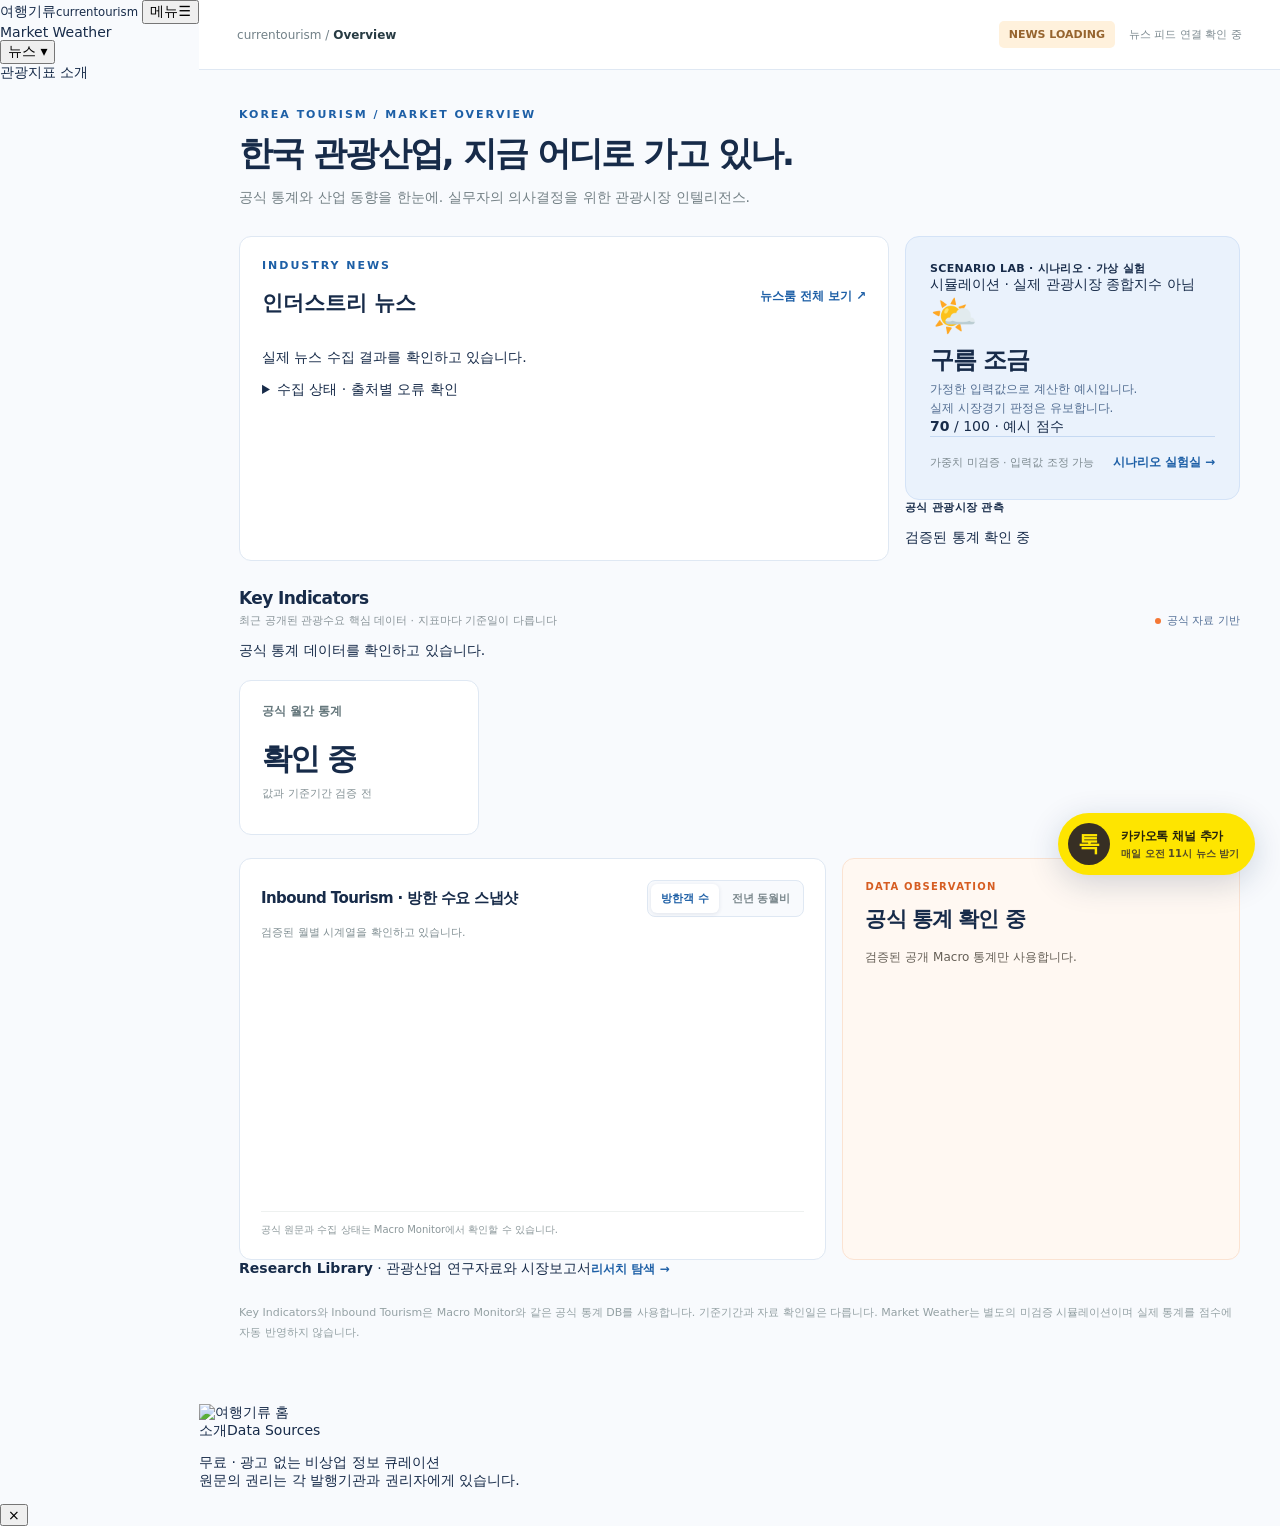
==== site/index.html @ 83d5ac25 "feat: prepare gated monthly Market Weather integration and rehearsal" ====
<!doctype html>
<html lang="ko">
<head>
<meta charset="utf-8" />
<meta name="viewport" content="width=device-width,initial-scale=1" />
<meta name="theme-color" content="#173B73" />
<link rel="stylesheet" href="./monthly-market-weather.css">
<title>여행기류 currentourism — 관광산업 인텔리전스</title>
<style>
:root{--ink:#172B49;--sub:#62758C;--line:#DFE8F3;--bg:#F8FAFD;--teal:#1D5FA6;--mint:#EAF2FC;--coral:#F47735;--nav:#163B73;--serif:Georgia,'Noto Serif KR',serif;--sans:'Pretendard','SUIT','Apple SD Gothic Neo','Malgun Gothic',system-ui,sans-serif}
*{box-sizing:border-box}body{margin:0;background:var(--bg);color:var(--ink);font-family:var(--sans);-webkit-font-smoothing:antialiased;font-size:14px}button,input,a{font:inherit}button{cursor:pointer}a{color:inherit;text-decoration:none}button:focus-visible,a:focus-visible,input:focus-visible{outline:3px solid #8AB7EB;outline-offset:3px}.app{display:flex;min-height:100vh}.sidebar{width:248px;background:var(--nav);color:white;position:sticky;top:0;height:100vh;flex:none;padding:30px 19px 23px;display:flex;flex-direction:column;gap:26px}.logo{display:flex;align-items:center;gap:10px;padding:0 12px}.logo-mark{height:34px;width:34px;border:1px solid #D48753;border-radius:10px;display:flex;gap:3px;align-items:center;justify-content:center}.logo-mark i{height:13px;width:4px;background:#F47735;border-radius:2px;transform:skew(-12deg)}.logo-mark i:nth-child(2){height:19px}.logo-mark i:nth-child(3){height:24px;background:#FFAA77}.logo b{font-weight:800;letter-spacing:.11em;font-size:18px}.logo small{display:block;color:#B1C9E9;font-size:9px;letter-spacing:.11em;margin-top:2px}.nav-group{display:grid;gap:6px}.nav-label{margin:0 12px 7px;color:#B1C9E9;text-transform:uppercase;font-size:10px;letter-spacing:.18em;font-weight:700}.nav{width:100%;border:0;background:transparent;color:#C3D5EF;text-align:left;padding:12px 14px;display:flex;gap:12px;align-items:center;border-radius:9px;font-size:13px;transition:background .15s}.nav:hover{background:#214B89;color:#fff}.nav.active{background:#255596;color:#FFFFFF;font-weight:700}.nav-icon{font-size:17px;opacity:.85;width:20px;text-align:center}.side-bottom{margin-top:auto;border-top:1px solid #366091;padding:18px 11px 0;color:#C3D5EF;font-size:11px;line-height:1.7}.side-bottom strong{color:#DBE9FC;font-weight:600}.online-dot{display:inline-block;border-radius:50%;height:7px;width:7px;background:#F47735;margin-right:5px}.main{flex:1;min-width:0}.topbar{height:70px;background:#fff;display:flex;align-items:center;justify-content:space-between;border-bottom:1px solid var(--line);padding:0 38px;gap:16px}.breadcrumb{font-size:12px;color:#728188}.breadcrumb b{color:#273b43}.top-actions{display:flex;align-items:center;gap:14px}.date-chip{color:#67797d;font-size:12px}.demo-chip{font-size:11px;color:#96642e;background:#fff1dc;padding:7px 10px;border-radius:5px;font-weight:700}.avatar{background:#EAF2FC;color:#1D5FA6;border-radius:50%;height:30px;width:30px;display:flex;align-items:center;justify-content:center;font-weight:800;font-size:12px}.content{max-width:1420px;padding:38px 40px 50px;margin:0 auto}.eyebrow{text-transform:uppercase;color:#1D5FA6;font-size:11px;letter-spacing:.18em;font-weight:800}.page-title{font-weight:720;letter-spacing:-.055em;font-size:34px;line-height:1.3;margin:10px 0 10px}.lead{color:#748186;font-size:14px;line-height:1.75;margin:0 0 26px}.overview-hero{display:grid;grid-template-columns:minmax(0,1.65fr) minmax(270px,.85fr);gap:16px;margin-bottom:22px}.signal-card{background:#173E79;border-radius:14px;padding:27px 29px;color:white;position:relative;overflow:hidden;min-height:239px}.signal-card:after{content:"";height:280px;width:280px;border:1px solid #4578BB;border-radius:50%;position:absolute;right:-92px;top:-99px;box-shadow:0 0 0 40px rgba(72,127,121,.08),0 0 0 85px rgba(72,127,121,.04);pointer-events:none}.signal-card .eyebrow{color:#B5D4FF}.signal-head{font-size:26px;line-height:1.38;letter-spacing:-.035em;margin:17px 0 9px;max-width:570px;position:relative;z-index:1}.signal-sub{color:#C7D8F1;font-size:12px;line-height:1.65;max-width:510px;position:relative;z-index:1}.signal-foot{display:flex;align-items:center;gap:9px;margin-top:26px;position:relative;z-index:1;color:#DFEAFF;font-size:11px}.signal-foot em{height:1px;width:24px;background:#efb18c}.weather-panel{background:#EAF2FC;border:1px solid #D4E3F7;border-radius:14px;padding:24px;display:flex;flex-direction:column;justify-content:space-between}.weather-panel .icon-big{font-size:38px}.weather-panel h2{font-size:24px;margin:6px 0 4px;letter-spacing:-.05em}.weather-panel p{margin:0;color:#536E92;font-size:12px;line-height:1.6}.small-label{font-weight:750;font-size:11px;letter-spacing:.03em}.weather-footer{border-top:1px solid #C5D9F2;padding-top:13px;display:flex;align-items:center;justify-content:space-between;gap:8px}.tiny{font-size:11px;color:#7d8a90}.pill{border-radius:30px;padding:6px 9px;background:#EAF2FC;color:#1D5FA6;font-size:10px;font-weight:800;white-space:nowrap}.pill.amber{background:#fff0e3;color:#a66c34}.kpi-grid{display:grid;grid-template-columns:repeat(4,minmax(0,1fr));gap:14px;margin:20px 0 23px}.card{background:white;border:1px solid var(--line);border-radius:12px;padding:22px;min-width:0}.kpi{min-height:155px;position:relative}.kpi .label{display:block;color:#65777c;font-size:12px;font-weight:650}.kpi .value{font-weight:750;letter-spacing:-.06em;font-size:30px;margin:19px 0 6px;white-space:nowrap}.kpi .value span{font-size:15px;letter-spacing:0;color:#52646a;font-weight:550}.kpi .note{color:#849195;font-size:11px;line-height:1.5}.kpi .delta{position:absolute;right:15px;top:19px;color:#1D5FA6;font-size:11px;background:#EAF2FC;padding:6px;border-radius:6px;font-weight:800}.kpi .delta.neutral{color:#ab7933;background:#fff5e4}.section-heading{display:flex;justify-content:space-between;align-items:end;gap:12px;margin:27px 0 14px}.section-heading h2{font-size:17px;letter-spacing:-.035em;margin:0}.section-heading p{margin:5px 0 0;color:#899499;font-size:11px}.text-link{border:0;background:none;color:#1D5FA6;font-weight:700;font-size:12px;padding:4px 0}.dashboard-lower{display:grid;grid-template-columns:minmax(0,1.33fr) minmax(320px,.9fr);gap:16px}.chart-card{padding:21px}.chart-head,.section-top{display:flex;justify-content:space-between;align-items:center;gap:13px}.chart-head h3,.section-top h3{font-size:15px;letter-spacing:-.04em;margin:0}.seg{border:1px solid #DFE8F3;border-radius:8px;display:inline-flex;background:#F8FAFD;padding:3px;gap:3px}.seg button{border:0;background:transparent;padding:7px 10px;font-weight:650;font-size:11px;color:#7a878c;border-radius:6px;white-space:nowrap}.seg button.sel{background:white;box-shadow:0 1px 4px #102A541B;color:#1D5FA6}.chart-meta{color:#829094;font-size:11px;margin:8px 0 16px}.chart-wrapper{height:245px;width:100%;position:relative}.chart-wrapper svg{height:100%;width:100%;overflow:visible}.chart-foot{color:#8b979a;font-size:10px;line-height:1.6;border-top:1px solid #eef1f0;padding-top:10px;margin-top:10px}.brief-card{background:#fbf7ed;border:1px solid #eee7d7}.brief-card .tag{color:#a16f3d;font-size:10px;font-weight:750;letter-spacing:.12em}.brief-card h3{font-size:21px;line-height:1.4;letter-spacing:-.045em;margin:13px 0 12px}.brief-card p{font-size:12px;line-height:1.85;color:#655f56}.brief-points{display:grid;gap:12px;margin-top:20px}.brief-point{display:flex;gap:10px;border-top:1px solid #eee4d2;padding-top:12px}.brief-point b{color:#bf8352;font-size:12px}.brief-point div{line-height:1.6;font-size:12px;color:#615f58}.news-layout{display:grid;grid-template-columns:minmax(0,1.6fr) minmax(265px,.8fr);gap:16px}.news-panel{padding:0}.news-toolbar{padding:20px;border-bottom:1px solid #E8EDF5;display:flex;align-items:center;gap:8px;flex-wrap:wrap}.search{border:1px solid #DFE8F3;border-radius:8px;padding:10px 12px;min-width:180px;background:#F8FAFD;flex:1;color:#15252b;outline-color:#8AB7EB}.filter{border:1px solid #DFE8F3;background:white;border-radius:7px;padding:9px 11px;font-size:11px;color:#67787d}.filter.sel{color:#1D5FA6;border-color:#AFCBEF;background:#EAF2FC;font-weight:800}.news-item{border-bottom:1px solid #E8EDF5;padding:20px 23px;transition:background .15s}.news-item:last-child{border:0}.news-item:hover{background:#FAFCFF}.news-meta{display:flex;align-items:center;gap:9px;color:#8c989b;font-size:11px;flex-wrap:wrap}.category{font-size:10px;color:#1D5FA6;background:#EAF2FC;padding:4px 7px;border-radius:4px;font-weight:800}.news-title{font-size:16px;line-height:1.55;letter-spacing:-.035em;font-weight:750;margin:10px 0 7px}.news-desc{font-size:12px;line-height:1.6;color:#7b888c;margin:0}.news-actions{display:flex;align-items:center;gap:16px;margin-top:12px}.inline-btn{border:0;background:none;font-size:11px;color:#1D5FA6;font-weight:750;padding:3px 0}.bookmark-btn{color:#7f8e8e}.bookmark-btn.saved{color:#d08b4a}.aside-card h3{font-size:14px;margin:0 0 13px}.aside-card p{font-size:12px;color:#7d898d;line-height:1.65}.trend-list{padding-left:19px;margin:16px 0;color:#556971;line-height:2.3;font-size:12px}.trend-list li::marker{color:#1D5FA6;font-weight:800}.spacing{height:16px}.footnote{margin-top:25px;font-size:11px;color:#94a1a4;line-height:1.8}.heading-sub{display:flex;align-items:center;justify-content:space-between;gap:15px}.two-col{display:grid;grid-template-columns:minmax(0,1.25fr) minmax(285px,.8fr);gap:16px}.source-list{display:grid;gap:10px}.source-row{display:flex;gap:13px;align-items:center;justify-content:space-between;padding:13px 0;border-bottom:1px solid #E8EDF5}.source-row:last-child{border:0}.source-row b{font-size:12px}.source-row small{display:block;font-size:11px;color:#839095;margin-top:4px}.external{color:#1D5FA6;font-weight:750;font-size:11px}.memo{padding:17px;border-radius:9px;background:#EDF4FE;color:#526A88;font-size:12px;line-height:1.8}.memo strong{color:#1D5FA6}.weather-main{display:grid;grid-template-columns:1fr 1fr;gap:18px}.weather-result{background:#173E79;color:white;padding:27px;border-radius:12px;display:flex;flex-direction:column;justify-content:space-between}.weather-result .score{font-size:51px;font-weight:760;letter-spacing:-.06em}.weather-result .score small{font-size:14px;color:#B5D2FA}.weather-result .weather-icon{font-size:62px;margin:15px 0}.weather-result h2{font-size:26px;margin:0 0 8px}.weather-result p{color:#D0E0FA;font-size:12px;line-height:1.8}.weather-inputs h3{font-size:15px;margin:0 0 20px}.slider-line{margin:16px 0 22px}.slider-line header{display:flex;justify-content:space-between;align-items:center;gap:12px;font-weight:750;font-size:12px}.slider-line header b{color:#1D5FA6}.slider-line input{width:100%;accent-color:#1D5FA6;margin:12px 0}.slider-line small{color:#819195;font-size:10px}.formula{font-size:11px;color:#8d999c;border-top:1px solid #E8EDF5;padding-top:18px;line-height:1.9}.briefing{max-width:920px}.briefing .editorial{border:1px solid #DFE8F3;border-radius:12px;background:#fff;padding:37px 44px}.briefing h2{font-family:var(--serif);font-size:30px;line-height:1.35;letter-spacing:-.03em}.briefing h3{font-size:15px;margin:25px 0 8px}.briefing p,.briefing li{line-height:1.9;color:#57676c;font-size:13px}.briefing ul{padding-left:19px}.briefing .citation{color:#1D5FA6}.data-badge{font-size:10px;border-radius:5px;background:#fff3e7;color:#985e2a;padding:6px 9px;font-weight:750}.empty{text-align:center;padding:50px 15px;color:#9ca8ab}.btn{border:0;border-radius:8px;padding:10px 13px;background:#1D5FA6;color:#fff;font-weight:760;font-size:12px}.btn.ghost{background:#EAF2FC;color:#1D5FA6}.source-chip{border:1px solid #DFE8F3;color:#536E92;background:#F8FAFD;padding:9px 11px;border-radius:7px;font-size:11px}.label-row{display:flex;align-items:center;gap:9px;flex-wrap:wrap}.modal-layer{position:fixed;inset:0;background:#0B1E439C;z-index:60;display:none;align-items:center;justify-content:center;padding:20px}.modal-layer.open{display:flex}.modal{background:white;border-radius:14px;padding:30px;width:min(520px,100%);box-shadow:0 20px 70px #163B7344;max-height:85vh;overflow:auto;position:relative}.modal h2{font-size:23px;line-height:1.45;letter-spacing:-.05em;margin:20px 0 14px}.modal p{font-size:13px;line-height:1.85;color:#5e6c70}.modal .close{position:absolute;right:17px;top:13px;background:none;border:0;color:#6d7b7d;font-size:24px}.modal .origin{font-size:11px;color:#7d8b91;margin:12px 0}.btn-row{display:flex;gap:9px;margin-top:23px}.hide{display:none!important} .hide-section{display:none}.last-updated{display:inline-flex;align-items:center;gap:6px;font-size:11px;color:#547097}.last-updated i{height:6px;width:6px;background:#F47735;border-radius:50%}.divider{border-top:1px solid #E5ECF6}.right-mini{display:flex;align-items:center;gap:8px}
@media (max-width:1120px){.sidebar{width:215px}.content{padding:29px 24px}.topbar{padding:0 24px}.kpi-grid{grid-template-columns:repeat(2,1fr)}.dashboard-lower{grid-template-columns:1fr 1fr}.overview-hero{grid-template-columns:1.4fr .85fr}}
@media (max-width:830px){.app{display:block}.sidebar{width:100%;height:auto;position:relative;padding:15px;gap:14px}.logo{padding:0 4px}.sidebar .nav-group{display:flex;overflow-x:auto;gap:5px}.sidebar .nav-label,.sidebar .side-bottom{display:none}.nav{white-space:nowrap;width:auto;padding:9px 12px}.nav-icon{width:auto}.topbar{height:58px}.overview-hero,.dashboard-lower,.news-layout,.two-col,.weather-main{grid-template-columns:1fr}.weather-panel{min-height:185px}.content{padding:24px 17px}.topbar{padding:0 17px}.page-title{font-size:28px}.date-chip{display:none}.briefing .editorial{padding:24px}.kpi-grid{gap:9px}.kpi{padding:16px;min-height:136px}.kpi .value{font-size:26px}}
@media (max-width:460px){.top-actions{gap:8px}.demo-chip{font-size:10px}.kpi .value{font-size:23px}.kpi .delta{position:static;display:inline-block;margin-top:6px}.kpi .value{margin:13px 0 3px}.chart-head{align-items:flex-start;flex-direction:column}.content{padding:21px 14px}.signal-card{padding:23px}.signal-head{font-size:22px}.card{padding:17px}.news-item{padding:18px 17px}.nav{font-size:11px}}

/* v1.1 blue brand system, orange brandmark */
.logo-mark{background:#F47735;border-color:#F47735;box-shadow:0 4px 16px #F4773540}.logo-mark i{background:white!important}
.logo-mark i:nth-child(3){background:#FFE0C9!important}
.nav:hover{background:#244D85}.nav.active{background:#2A5CA4;color:#FFFFFF;box-shadow:inset 3px 0 0 #F47735}
.avatar{background:#F47735;color:white}.sidebar{background:linear-gradient(167deg,#163B73 0%,#102E5C 100%)}
.signal-card{background:linear-gradient(135deg,#173E79 0%,#20549C 100%)}
.brief-card{background:#FFF8F2;border-color:#FBE3D2}.brief-card .tag,.brief-point b{color:#D65D22}
.delivery-banner{background:linear-gradient(115deg,#163B73,#245CA8);color:white;border-radius:13px;padding:22px 25px;display:flex;justify-content:space-between;gap:16px;align-items:center;margin-bottom:19px}
.delivery-banner strong{font-size:18px}.delivery-banner-chip{color:#FFCA9E;border:1px solid #AFC5E5;border-radius:100px;padding:8px 12px;white-space:nowrap;font-size:11px;font-weight:700}
.delivery-grid{display:grid;grid-template-columns:minmax(330px,1.1fr) minmax(295px,.9fr);gap:17px}.delivery-settings,.delivery-preview{padding:24px}.delivery-settings .section-top h3,.delivery-preview .section-top h3{margin:0;font-size:16px}
.muted-copy{font-size:12px;line-height:1.7;color:#687991}.delivery-label{font-size:12px;font-weight:800;margin:23px 0 11px;color:#203D67}
.channel-option{display:flex;align-items:center;gap:12px;padding:14px 13px;border:1px solid #DEE9F5;border-radius:10px;margin:8px 0;cursor:pointer}.channel-option:has(input:checked){background:#F2F7FF;border-color:#A6C5E8}.channel-option input,.topic-options input{accent-color:#1D5FA6;width:16px;height:16px;flex:none}.channel-option span:nth-of-type(2){flex:1}.channel-option strong{display:block;font-size:13px}.channel-option small{display:block;font-size:11px;color:#687991;margin-top:4px;line-height:1.4}.channel-emoji{border-radius:9px;width:30px;height:30px;display:grid;place-items:center;background:#E2EDFA;font-size:18px}.channel-status{font-size:10px;color:#935C38;background:#FFF2E8;border-radius:5px;padding:5px 7px}
.topic-options{display:grid;grid-template-columns:repeat(2,minmax(0,1fr));gap:10px}.topic-options label{font-size:12px;display:flex;align-items:center;gap:8px;color:#364D69;cursor:pointer}.delivery-count{margin-bottom:2px}
.delivery-actions{display:flex;gap:8px;flex-wrap:wrap;margin-top:24px}.delivery-toast{font-size:11px;color:#7B8BA1;line-height:1.6;margin-top:12px;min-height:18px}
.phone-wrap{background:#EEF3FB;border:1px solid #DCE7F5;border-radius:15px;padding:16px;margin-top:20px}.phone-card{background:white;border-radius:12px;overflow:hidden;border:1px solid #DDE6F3;box-shadow:0 8px 24px #1B3D7510}.phone-top{display:flex;align-items:center;gap:10px;padding:14px 17px;background:#153B76;color:white}.phone-top strong{font-size:12px;letter-spacing:.07em}.phone-top small{font-size:10px;color:#C3D5EF;margin-left:auto}.phone-orange{color:#F47735;font-size:22px}.phone-body{padding:21px 18px}.phone-eyebrow{font-size:10px;color:#1D5FA6;letter-spacing:.14em;font-weight:800}.phone-body h3{font-size:19px;letter-spacing:-.05em;margin:11px 0 5px}.phone-sub{font-size:11px;color:#8695AB}.digest-story{padding:11px 0;border-top:1px solid #E8EEF7;font-size:12px;line-height:1.55}.digest-story strong{display:block;margin-bottom:3px}.digest-story small{color:#6B7C95}.digest-story em{font-style:normal;color:#1D5FA6;font-size:10px}.phone-foot{border-top:1px solid #E5EDF7;padding-top:14px;margin-top:11px;font-size:10px;color:#8492A4;line-height:1.7}.delivery-guides{display:grid;grid-template-columns:1fr 1fr;gap:15px}.delivery-guides h3{margin:12px 0 9px;font-size:15px}.delivery-guides p{font-size:12px;line-height:1.8;color:#66778D;min-height:75px}
@media(max-width:1000px){.delivery-grid{grid-template-columns:1fr 1fr}.delivery-settings,.delivery-preview{padding:17px}}
@media(max-width:830px){.delivery-grid{grid-template-columns:1fr}.delivery-guides{grid-template-columns:1fr 1fr}}
@media(max-width:560px){.delivery-guides{grid-template-columns:1fr}.delivery-banner{padding:19px;display:block}.delivery-banner-chip{display:inline-block;margin-top:12px}.phone-wrap{padding:12px}.delivery-settings,.delivery-preview{padding:17px}}

/* v1.2: KakaoTalk channel CTA, separated from administrator controls */
.kakao-float{position:fixed;right:25px;bottom:25px;z-index:48;display:flex;align-items:center;gap:11px;border:0;background:#FEE500;color:#25220C;border-radius:100px;padding:10px 16px 10px 10px;box-shadow:0 8px 32px #102E5C30;transition:transform .16s,box-shadow .16s;max-width:calc(100vw - 24px)}
.kakao-float:hover{transform:translateY(-2px);box-shadow:0 12px 38px #102E5C40}
.kakao-ico{display:grid;place-items:center;background:#372F24;color:#FEE500;height:42px;width:42px;min-width:42px;border-radius:50%;font-size:22px;font-weight:900;letter-spacing:-.11em;padding-right:2px}
.kakao-float .kakao-copy{display:grid;text-align:left;gap:2px}
.kakao-float .kakao-copy strong{font-size:12px;letter-spacing:-.02em}
.kakao-float .kakao-copy small{font-size:10px;color:#544B26;font-weight:650}
.kakao-dialog{background:#fff;border-radius:18px;width:min(445px,100%);box-shadow:0 20px 70px #163B7344;padding:0;max-height:90vh;overflow:auto;position:relative}
.kakao-modal-head{background:#FEE500;padding:25px 27px 21px;border-radius:18px 18px 0 0}
.kakao-modal-head .kakao-kicker{font-size:11px;font-weight:800;letter-spacing:.13em;color:#6F6221}
.kakao-modal-head h2{font-size:24px;letter-spacing:-.055em;margin:7px 0 0;color:#26210D;line-height:1.35}
.kakao-modal-body{padding:24px 27px 28px}
.kakao-modal-body p{font-size:13px;line-height:1.75;color:#5C6C83;margin:0 0 15px}
.kakao-benefits{display:grid;gap:11px;margin:18px 0 22px;padding:0;list-style:none}
.kakao-benefits li{display:flex;gap:10px;align-items:center;font-size:12px;color:#253D5B}
.kakao-benefits li:before{content:'✓';background:#EAF2FC;color:#1D5FA6;font-weight:800;border-radius:50%;width:21px;height:21px;display:grid;place-items:center;flex:none}
.kakao-status{background:#F5F7FB;border:1px solid #DFE8F3;color:#65778D;padding:11px 12px;border-radius:8px;font-size:11px;line-height:1.5;margin-bottom:15px}
.kakao-btn-wide{background:#163B73;color:#fff;border:0;padding:13px 16px;border-radius:9px;font-weight:750;font-size:13px;width:100%}
.kakao-btn-wide:disabled{background:#B4C1D2;color:#fff;cursor:not-allowed}
.kakao-close{position:absolute;right:16px;top:13px;border:0;background:#ffffffb5;color:#3b3111;border-radius:50%;width:30px;height:30px;font-size:21px;line-height:1}
@media (max-width:830px){.kakao-float{bottom:18px;right:15px;padding:8px 12px 8px 8px}.kakao-ico{height:37px;width:37px;min-width:37px;font-size:19px}}
@media (max-width:420px){.kakao-float .kakao-copy small{font-size:9px}.kakao-float .kakao-copy strong{font-size:11px}}

/* Newsroom: client-side pagination, applied after search and category filters. */
.news-pagination{display:flex;align-items:center;justify-content:space-between;gap:12px;flex-wrap:wrap;padding:16px 20px;border-top:1px solid #E8EDF5;background:#fff;border-radius:0 0 12px 12px}
.news-page-total{font-size:12px;color:#62758C}
.news-page-controls{display:flex;align-items:center;gap:14px;flex-wrap:wrap}
.news-page-controls label{display:flex;align-items:center;gap:7px;color:#62758C;font-size:12px}
.news-page-controls select{border:1px solid #DFE8F3;background:#fff;border-radius:7px;padding:7px 9px;color:#172B49;cursor:pointer}
#news-page-buttons{display:flex;align-items:center;gap:4px;flex-wrap:wrap}
.news-page-button{background:#fff;color:#536E92;border:1px solid #DFE8F3;border-radius:7px;min-width:31px;padding:7px 9px;font-size:12px}
.news-page-button.selected{background:#1D5FA6;color:#fff;border-color:#1D5FA6;font-weight:750}
.news-page-button:hover:not(:disabled):not(.selected){background:#EAF2FC}
.news-page-button:disabled{opacity:.4;cursor:not-allowed}
.news-page-ellipsis{padding:0 3px;color:#7D8CA0}
@media(max-width:650px){.news-pagination{align-items:flex-start;flex-direction:column}.news-page-controls{width:100%;justify-content:space-between}}
</style>
<link rel="stylesheet" href="./research.css">
<link rel="stylesheet" href="./currentourism.css">
<link rel="stylesheet" href="./currentourism.polish.css">
<link rel="stylesheet" href="./macro.css">
<link rel="stylesheet" href="./ui-2.css">
<link rel="stylesheet" href="./navigation-research-v21.css">
<link rel="stylesheet" href="./percentage.css">
</head>
<body>
<div class="app">
<header class="site-header">
 <div class="header-inner">
  <a class="brand-home" href="#overview" data-goto="overview" aria-label="여행기류 currentourism 홈">
   <img id="brand-logo" src="./assets/currentourism-new-airplane-logo.png?v=7f92affea61c5719" alt="여행기류" width="1774" height="887" hidden>
   <span id="brand-fallback">여행기류<small>currentourism</small></span>
  </a>
  <button type="button" id="header-menu-toggle" class="menu-toggle" aria-expanded="false" aria-controls="primary-navigation"><span>메뉴</span><span aria-hidden="true">☰</span></button>
  <nav id="primary-navigation" class="primary-navigation" aria-label="주 메뉴">
   <a href="#weather" data-nav="weather">Market Weather</a>
   <div class="news-nav"><button type="button" id="news-menu-toggle" class="news-menu-toggle" aria-expanded="false" aria-controls="news-submenu">뉴스 <span aria-hidden="true">▾</span></button><div id="news-submenu" class="news-submenu" hidden><a href="#news" data-nav="news">뉴스</a><a href="#briefing" data-nav="briefing">데일리 브리핑</a><a href="#research" data-nav="research">리서치</a></div></div>
   <a href="#macro" data-nav="macro">관광지표</a>
   <a href="#about" data-nav="about">소개</a>
  </nav>
 </div>
</header>
<div class="main">
 <div class="topbar"><div class="breadcrumb">currentourism <span aria-hidden="true">/</span> <b id="crumb">Overview</b></div><div class="top-actions"><span class="demo-chip" id="rss-health-chip">NEWS LOADING</span><span class="tiny" id="rss-health-sidebar">뉴스 피드 연결 확인 중</span></div></div>
 <main class="content">
  <section id="page-overview" class="page">
   <div class="eyebrow">KOREA TOURISM / MARKET OVERVIEW</div><h1 class="page-title">한국 관광산업, 지금 어디로 가고 있나.</h1><p class="lead">공식 통계와 산업 동향을 한눈에. 실무자의 의사결정을 위한 관광시장 인텔리전스.</p>
   <div class="overview-hero">
    <section class="card industry-card" aria-labelledby="industry-heading">
     <div class="section-top"><div><div class="eyebrow">INDUSTRY NEWS</div><h2 id="industry-heading">인더스트리 뉴스</h2></div><a class="text-link" href="#news" data-goto="news">뉴스룸 전체 보기 ↗</a></div>
     <p class="industry-intro" id="home-news-freshness" role="status">실제 뉴스 수집 결과를 확인하고 있습니다.</p>
     <div id="overview-news" class="news-panel"></div>
     <details class="home-diagnostics"><summary>수집 상태 · 출처별 오류 확인</summary><p class="footnote" id="news-fetch-status" role="status">뉴스 자동 수집 결과를 읽는 중입니다.</p></details>
    </section>
    <section class="market-home-card"><div class="weather-panel scenario-preview"><div><div class="small-label">SCENARIO LAB · 시나리오 · 가상 실험</div><span class="simulation-label">시뮬레이션 · 실제 관광시장 종합지수 아님</span><div class="icon-big" id="home-weather-icon" aria-hidden="true">🌤️</div><h2 id="home-weather-title">구름 조금</h2><p>가정한 입력값으로 계산한 예시입니다.<br/>실제 시장경기 판정은 유보합니다.</p><div class="home-weather-score"><b id="home-weather-score">70</b><span> / 100 · 예시 점수</span></div></div><div class="weather-footer"><span class="tiny">가중치 미검증 · 입력값 조정 가능</span><button class="text-link" data-goto="weather-simulator">시나리오 실험실 →</button></div></div><div id="home-market-observation" aria-live="polite"><div class="small-label">공식 관광시장 관측</div><p>검증된 통계 확인 중</p></div></section>
   </div>
   <div class="section-heading"><div><h2>Key Indicators</h2><p>최근 공개된 관광수요 핵심 데이터 · 지표마다 기준일이 다릅니다</p></div><span class="last-updated"><i></i>공식 자료 기반</span></div>
   <p class="macro-status" id="home-macro-status" role="status">공식 통계 데이터를 확인하고 있습니다.</p>
   <div class="kpi-grid" id="home-macro-kpis"><div class="card kpi"><span class="label">공식 월간 통계</span><div class="value">확인 중</div><div class="note">값과 기준기간 검증 전</div></div></div>
   <div class="dashboard-lower">
    <div class="card chart-card"><div class="chart-head"><h3>Inbound Tourism · 방한 수요 스냅샷</h3><div class="seg" id="chart-toggle-overview"><button class="sel" data-chart="count">방한객 수</button><button data-chart="growth">전년 동월비</button></div></div><div class="chart-meta" id="home-inbound-meta">검증된 월별 시계열을 확인하고 있습니다.</div><div class="chart-wrapper" id="chart-overview"></div><div class="chart-foot" id="home-inbound-foot">공식 원문과 수집 상태는 Macro Monitor에서 확인할 수 있습니다.</div></div>
    <section class="card brief-card" id="data-observation" aria-live="polite"><div class="tag">DATA OBSERVATION</div><h3>공식 통계 확인 중</h3><p>검증된 공개 Macro 통계만 사용합니다.</p></section>
   </div>
   <div class="home-research-link"><span><b>Research Library</b> · 관광산업 연구자료와 시장보고서</span><a href="#research" data-goto="research" class="text-link">리서치 탐색 →</a></div>
   <p class="footnote">Key Indicators와 Inbound Tourism은 Macro Monitor와 같은 공식 통계 DB를 사용합니다. 기준기간과 자료 확인일은 다릅니다. Market Weather는 별도의 미검증 시뮬레이션이며 실제 통계를 점수에 자동 반영하지 않습니다.</p>
  </section>
  <section id="page-news" class="page hide-section"><nav class="news-subnav" aria-label="뉴스룸 콘텐츠"><a href="#news" data-goto="news">뉴스</a><a href="#research" data-goto="research">리서치</a></nav><div class="eyebrow">INTELLIGENCE / NEWSROOM</div><h1 class="page-title">Industry Newsroom</h1><p class="lead">정책, 관광수요, 산업연구를 하나의 피드로. 콘텐츠를 검색하고, 저장하고, 제목·출처·발행일·원문 링크·카테고리·관련 키워드를 확인하세요.</p><div class="content-discovery" aria-label="뉴스 발행처와 정렬"><div class="publisher-scope" role="group" aria-label="뉴스 발행처"><button type="button" data-news-origin="all" aria-pressed="true">전체 뉴스</button><button type="button" data-news-origin="domestic" aria-pressed="false">국내 발행처</button><button type="button" data-news-origin="foreign" aria-pressed="false">해외 발행처</button><button type="button" data-news-origin="unknown" aria-pressed="false" hidden>구분 미확인</button></div><label class="news-order-label" for="news-order">정렬 <select id="news-order"><option value="domestic">국내 발행처 우선</option><option value="latest">전체 최신순</option></select></label><p id="news-origin-info" class="tiny" aria-live="polite"></p><p class="tiny">발행처의 국내·해외 구분은 한국 시장 직접 관련성 등급과 다릅니다.</p></div><div class="news-layout"><div class="card news-panel"><div class="news-toolbar"><input aria-label="뉴스 검색" id="news-search" class="search" type="search" placeholder="키워드로 기사 검색..."/><button class="filter sel" data-filter="전체">전체</button><button class="filter" data-filter="관광정책">관광정책</button><button class="filter" data-filter="인바운드">인바운드</button><button class="filter" data-filter="여행산업">여행산업</button><button class="filter" data-filter="항공·숙박">항공·숙박</button><button class="filter" data-filter="문화·트렌드">문화·트렌드</button><button class="filter" data-filter="경제·시장">경제·시장</button><button class="filter" data-filter="저장">★ 저장</button></div><div id="news-items"></div><div class="news-pagination" role="group" aria-label="뉴스 페이지 이동"><span class="news-page-total" id="news-page-total" aria-live="polite"></span><div class="news-page-controls"><label for="news-page-size">페이지당 <select id="news-page-size" aria-label="페이지당 기사 수"><option value="10" selected>10개</option><option value="20">20개</option></select></label><nav id="news-page-buttons" aria-label="뉴스 페이지"></nav></div></div></div><aside><div class="card aside-card"><h3>EDITOR'S RADAR</h3><p>지금 확인할 만한 핵심 아젠다</p><ol class="trend-list"><li>방한 수요 증가와 관광수입 간 관계</li><li>범부처 국가관광전략 개편</li><li>주요 시장별 연간 전망 변화</li><li>테마파크 산업 실태와 접근성</li></ol></div><div class="spacing"></div><div class="card aside-card"><h3>뉴스 품질 기준</h3><p>원문 제목·언론사명·발행일·직접 링크·관광산업 카테고리·관련 키워드만 제공합니다. 본문과 사진은 원문에서 확인하세요.</p><div class="memo">원문 제목은 그대로 표시하고, 분류와 키워드는 제목을 기준으로 부여합니다. 본문 요약과 사진은 제공하지 않습니다.</div></div></aside></div></section>
  <section id="page-macro" class="page hide-section">
   <div class="eyebrow">DATA / MACRO MONITOR</div><h1 class="page-title">Macro Monitor</h1>
   <p class="lead">공식 관광통계의 실제 기준기간과 정의를 확인합니다. 미연동 지표·공표 상태·수집 지연을 구분하며 월간 실적과 연간 전망을 섞지 않습니다.</p>
   <p class="macro-status" id="macro-status" role="status">공식 통계를 불러오고 있습니다.</p>
   <div class="kpi-grid" id="macro-kpis"><div class="card kpi"><span class="label">공식 월간 통계</span><div class="value">확인 중</div><div class="note">검증 전 수치를 표시하지 않습니다.</div></div></div>
   <div class="two-col macro-panels"><div class="card chart-card">
    <div class="chart-head"><h3>Tourism Statistics · 월별 실적</h3><div class="seg" id="chart-toggle-macro"><button class="sel" data-chart="count">월간 수치</button><button data-chart="growth">전년 동월비</button></div></div>
    <div class="macro-chart-controls"><label>지표<select id="macro-metric"><option>연동 확인 중</option></select></label><label>표시 기간<select id="macro-range"><option value="36">최근 36개월</option></select></label></div>
    <div class="chart-meta" id="macro-chart-meta">수집 결과 확인 중</div><div class="chart-wrapper" id="chart-macro"></div>
    <div class="macro-comparisons" id="macro-comparisons"></div><div class="chart-foot" id="macro-chart-foot">누락 월은 0이나 추정값으로 채우지 않습니다.</div>
   </div><div class="card"><div class="section-top"><h3>Metric Registry</h3><span class="data-badge">실제 연동 현황</span></div><div class="source-list" id="macro-registry" role="region" aria-label="지표별 실제 연동 현황" tabindex="0" style="margin-top:14px">지표별 정의와 수집 상태를 확인하고 있습니다.</div></div></div>
   <div class="memo" style="margin-top:18px"><strong>정의·시점 구분</strong> · 한국관광공사의 관광수입·지출은 일반여행 기준으로 한국은행의 유학연수 포함 여행수입·지급 전체와 구분합니다. 카드소비를 국내 관광소비 전체로 취급하지 않으며, 관광산업조사의 연간 고용·매출을 월간 실시간 지표로 표시하지 않습니다.</div>
  </section>
  <section id="page-weather" class="page hide-section"><div class="eyebrow">SIGNALS / MARKET WEATHER</div><h1 class="page-title">Market Weather</h1><p class="lead">공식 관광수요 관측과 가상 시나리오를 구분합니다. 실측 통계로 종합 경기점수나 예측을 생성하지 않습니다.</p>
<nav class="weather-modes" aria-label="Market Weather 보기"><a href="#weather" data-goto="weather" data-weather-mode="monthly" aria-current="page">월간 진단</a><a href="#weather-simulator" data-goto="weather-simulator" data-weather-mode="simulator">가상 시뮬레이터·공식 관측</a><a href="#macro" data-goto="macro">Macro Monitor 상세</a></nav>
<section id="weather-monthly" aria-labelledby="monthly-heading"><h2 id="monthly-heading">월간 관광시장 진단</h2><p id="monthly-state" role="status">아직 발행된 월간 진단 없음</p><div id="monthly-picker" hidden><label for="monthly-edition">과거 월간 콘텐츠</label><select id="monthly-edition"></select></div><div id="monthly-article"></div></section>
<div id="weather-legacy" class="weather-legacy" hidden>
<section class="scenario-section" aria-labelledby="scenario-heading"><h2 id="scenario-heading">Scenario Lab · 시나리오 실험실</h2><p class="lead">가상 입력값에 따른 미검증 모형입니다. 공식 관광산업 경기지수·예측값이 아니며 아래 실제 관측과 계산을 공유하지 않습니다.</p><div class="weather-main"><div class="weather-result"><div class="label-row"><span class="pill amber">시나리오 · 가상 실험</span><span style="font-size:11px;color:#C5D9F2">시뮬레이션 · 실제 관광시장 종합지수 아님</span></div><div><div class="weather-icon" id="weather-icon">🌤️</div><h2 id="weather-title">구름 조금</h2><div class="score"><span id="weather-score">70</span><small> / 100</small></div><p id="weather-description">수요 성장 신호가 뚜렷하지만 추가 지표 확인이 필요합니다.</p></div><div style="border-top:1px solid #4D7DAE;padding-top:15px;font-size:11px;color:#C5D9F2">날씨와 점수는 아래 값을 바꾸면 즉시 재계산됩니다.</div></div><div class="card weather-inputs"><h3>시나리오 입력값 조정하기</h3><div class="slider-line"><header><label for="s-arrivals">방한객 전년 동월비</label><b id="v-arrivals">+21%</b></header><input id="s-arrivals" type="range" min="-30" max="35" step="1" value="21"/><small>가상 초기값입니다. 공식 통계가 바뀌어도 자동으로 변경되지 않습니다.</small></div><div class="slider-line"><header><label for="s-spend">관광소비 증감률 (가정)</label><b id="v-spend">+8%</b></header><input id="s-spend" type="range" min="-30" max="35" step="1" value="8"/><small>예시 데이터입니다. 실제 수집 수치가 아닙니다.</small></div><div class="slider-line"><header><label for="s-air">항공 공급 증감률 (가정)</label><b id="v-air">+6%</b></header><input id="s-air" type="range" min="-30" max="35" step="1" value="6"/><small>예시 데이터입니다. 실제 수집 수치가 아닙니다.</small></div><div style="display:flex;align-items:center;justify-content:space-between;gap:9px"><button class="btn ghost" id="reset-weather">초기화</button><span class="tiny">정량 모형 데모</span></div><details class="scenario-formula"><summary>모형 계산식 · 미검증 가중치</summary><div class="formula">점수 = 50 + 0.65 × 방한객 증가율 + 0.4 × 관광소비 증가율 + 0.25 × 항공공급 증가율, 0~100 범위로 제한. 가중치는 검증되지 않은 초기 예시이며 실서비스 적용 전 백테스트가 필요합니다. 비: 45 미만 · 흐림: 45 이상 60 미만 · 구름 조금: 60 이상 75 미만 · 맑음: 75 이상.</div></details></div></div></section>
<section class="market-observation-section" aria-labelledby="market-observation-heading"><h2 id="market-observation-heading">Market Observation · 공식 관광시장 관측</h2><div class="memo observation-notice"><strong>시장 전체 날씨: 종합 판정 유보</strong><br>현재는 관광수요 관련 공식 통계를 관측하고 있으며, 관광경제 및 공급 지표는 추가 연동이 필요합니다.</div><p id="market-observation-status" class="macro-status" role="status">공식 통계 확인 중</p><div id="market-demand-cards" class="market-demand-grid"></div><h3>국적별 시장 관측</h3><p class="tiny">국적별 기준월이 전체 방한객과 다르면 같은 기준월 비교에서 제외하며 합산하지 않습니다.</p><div id="market-country-cards" class="market-country-grid"></div><div class="card market-history"><div class="chart-head"><h3>월별 수요 변화 · 최근 12개월</h3></div><div class="market-chart-controls"><label>관측 지표<select id="market-chart-metric"><option value="kto_inbound">방한 외래관광객 수</option><option value="kto_outbound">국민 해외관광객 수</option></select></label><label>표시 값<select id="market-chart-mode"><option value="count">실적</option><option value="growth">전년 동월비</option></select></label></div><p id="market-chart-meta" class="chart-meta"></p><div id="market-demand-chart" class="chart-wrapper"></div><p id="market-chart-foot" class="chart-foot"></p></div></section>
<div class="section-heading"><h2>지표와 모델 안내</h2></div><div class="grid-info" style="display:grid;grid-template-columns:repeat(auto-fit,minmax(190px,1fr));gap:12px"><div class="card"><b>01 · 신뢰도</b><p class="news-desc" style="margin-top:8px">최소 3개 이상 독립 지표 확보. 결측 시 판정 유보.</p></div><div class="card"><b>02 · 시차 보정</b><p class="news-desc" style="margin-top:8px">월간 통계와 일간 뉴스의 발표 주기를 구분.</p></div><div class="card"><b>03 · 설명 가능성</b><p class="news-desc" style="margin-top:8px">점수, 가중치, 변화 요인, 원문 출처 공개.</p></div></div><div class="card model-guide"><h3>실제 관측과 가상 실험의 해석</h3><p>실제 관측: 한국관광공사 공개 월간 입·출국 및 국적별 통계. 전월비는 직전 월, 전년 동월비는 전년 같은 월 대비이며 분모가 없으면 비교 자료 없음으로 표시합니다. 출처와 기준기간은 각 카드에서 확인합니다.</p><p>가상 실험: 방한객·소비·항공 공급 증가율은 사용자가 설정한 가정입니다. 방문객 수요만으로 소비·수입·공급·고용의 호황을 단정할 수 없습니다.</p><h3>향후 종합지수 개발 조건 · 미구현</h3><p>수요, 소비, 공급, 고용·산업활동, 거시 환경의 독립적인 지표군을 확보하고 이용조건·공표주기·시차·결측 처리·가중치·백테스트를 검증한 뒤 별도 개발해야 합니다. 현재 종합 경기지수·날씨 판정·실측 예측은 제공하지 않습니다. TOURGO 승인 대기 자료는 사용하지 않습니다.</p><a href="#macro" data-goto="macro" class="text-link">Macro Monitor 원장·정의 확인 →</a></div></div></section>
  <section id="page-briefing" class="page hide-section">
 <div class="eyebrow">AUTO / DAILY BRIEFING</div><h1 class="page-title">Daily Briefing</h1>
 <p class="lead">매일 10:30 KST 이후 첫 수집 성공 때 보관하는 주요 뉴스 최대 5건 후보. 메타데이터·원문 링크만 제공하며, 실제 발송·구독은 제공하지 않습니다.</p>
 <div class="card briefing-edition">
  <label class="briefing-picker">브리프 날짜 <select id="briefing-edition" aria-label="브리프 날짜"><option value="current">현재 후보</option></select></label><p id="briefing-dates" class="tiny" aria-live="polite"></p>
  <div class="heading-sub"><span class="pill" id="briefing-state">새 데이터 없음</span><button class="btn" id="copy-brief">브리핑 복사 ↗</button></div>
  <div id="briefing-news-list" style="margin-top:18px"><p>뉴스 수집 결과를 기다리고 있습니다.</p></div>
 </div>
 </section>
<section id="page-research" class="page hide-section"><nav class="news-subnav" aria-label="뉴스룸 콘텐츠"><a href="#news" data-goto="news">뉴스</a><a href="#research" data-goto="research">리서치</a></nav>
 <div class="eyebrow">RESEARCH / LIBRARY</div><h1 class="page-title">Research Library</h1>
 <p class="lead">관광산업 연구보고서와 시장동향을 찾고, 발행기관의 공식 원문으로 연결합니다. 본문·PDF·이미지·AI 요약은 제공하지 않습니다.</p>
 <div class="publisher-scope" role="group" aria-label="연구기관 구분"><button type="button" data-research-region="" aria-pressed="true">전체 기관</button><button type="button" data-research-region="국내" aria-pressed="false">국내 기관</button><button type="button" data-research-region="해외" aria-pressed="false">해외 기관</button></div><section class="research-search-panel" aria-labelledby="research-search-heading"><div class="research-search-heading"><div><h2 id="research-search-heading">연구자료 검색</h2><p>제목·기관·분야·키워드로 찾고 상세 조건으로 좁혀 보세요.</p></div><button type="button" id="research-reset" class="filter-reset">검색·필터 초기화</button></div><label class="research-query" for="research-search">키워드 검색<input id="research-search" type="search" placeholder="제목·기관·분야·키워드 검색"></label><p id="research-filter-count" class="research-filter-count" role="status">적용 조건 0개</p><details id="research-filter-details" class="research-filter-details"><summary>상세 필터 <span id="research-filter-summary">0개 적용</span></summary><div class="research-controls"> <label>발행기관<select id="research-publisher"><option value="">전체 발행기관</option></select></label><label>기관 구분<select id="research-region"><option value="">국내·해외 전체</option><option>국내</option><option>해외</option></select></label>
 <label>보고서 유형<select id="research-type"><option value="">전체 보고서 유형</option></select></label><label>연구 분야<select id="research-category"><option value="">전체 연구 분야</option></select></label><label>정렬<select id="research-sort"><option value="newest">최신순</option><option value="oldest">오래된순</option></select></label></div></details></section>
 <details id="research-source-overview" class="research-source-overview"><summary>자료·기관별 현황 <span id="research-total-inline">확인 중</span></summary> <div class="research-summary"><div class="card"><span>전체 연구자료</span><b id="research-count">확인 중</b></div><div class="card"><span>최근 30일 발행</span><b id="research-recent-count">확인 중</b></div><div class="card"><span>자동 수집</span><b id="research-auto-count">확인 중</b></div><div class="card"><span>수동 등록</span><b id="research-manual-count">확인 중</b></div></div>
 <p class="research-status" id="research-status" role="status">검증된 연구자료를 불러오고 있습니다.</p><p class="tiny">최근 수집 확인: <span id="research-updated">확인 전</span></p>
 <div class="research-source-counts" id="research-source-counts" role="group" aria-label="기관별 발간물 현황"></div>
</details>
 <div class="card" style="padding:0"><div id="research-results"></div><div class="news-pagination"><span class="news-page-total" id="research-result-count">확인 중</span><div class="news-page-controls"><label>페이지당<select id="research-page-size"><option value="10">10개</option><option value="20">20개</option></select></label><nav class="research-page-buttons" id="research-page-buttons" aria-label="연구자료 페이지"></nav></div></div></div>
 <p class="research-date-note">연도·월만 확인되는 자료는 해당 정밀도로 표시합니다. 작성일·수정일을 발행일로 바꾸지 않습니다. 접근 구분이 미확인이면 원문에서 이용조건을 확인하세요.</p>
 <footer class="research-footer"><button class="text-link" data-goto="sources">Data Sources · 자료 출처 안내 →</button></footer>
</section>
 <section id="page-about" class="page hide-section">
 <div class="eyebrow">ABOUT / CURRENTOURISM</div><h1 class="page-title">About Us</h1>
 <p class="lead">관광산업의 흐름을 읽는 뉴스 · 리서치 · 데이터.</p>
 <section class="card about-section"><h2>프로젝트 목적</h2><p>여행기류는 관광산업의 뉴스, 연구자료, 주요 시장지표를 한곳에서 탐색할 수 있도록 구성한 비상업적 관광산업 정보 큐레이션 프로젝트입니다.</p><p>한국 관광산업 실무자가 원문 출처와 기준기간을 확인하고 필요한 자료를 찾도록 돕습니다. 뉴스와 리서치는 메타데이터·원문 링크로 제공하며, 시장지표의 실적·전망·미연동 상태를 구분합니다.</p></section>
 <section class="card about-section" id="references"><h2>운영 원칙</h2><ul><li>뉴스와 리서치는 메타데이터와 원문 링크를 중심으로 제공합니다. 본문·사진·AI 요약을 재게시하지 않습니다.</li><li>지표의 공식 출처와 기준기간을 확인하고, 실적·전망·미연동 상태를 구분합니다.</li><li>접근 제한과 출처별 이용조건을 준수하며, 승인 대기 자료는 공개하지 않습니다.</li><li>Market Weather는 가중치가 검증되지 않은 시뮬레이션이며 실제 경기 판정이 아닙니다.</li></ul><details><summary>참고 자료</summary><p><a href="https://www.copyright.or.kr/" target="_blank" rel="noopener noreferrer">한국저작권위원회 ↗</a> · <a href="https://www.traveltimes.co.kr/" target="_blank" rel="noopener noreferrer">여행신문 ↗</a> · <a href="https://mobbin.com/" target="_blank" rel="noopener noreferrer">Mobbin ↗</a><br>분야·정보구조 참고이며 제휴·후원 관계는 없습니다.</p></details></section>
<section id="data-sources" class="about-section"><div class="eyebrow">RESEARCH / DATA LINEAGE</div><h2>Data Sources</h2><a class="text-link" href="#macro" data-goto="macro">Macro 통계 정의·실제 연동 현황 →</a><p class="lead">정보의 투명성이 대시보드의 신뢰도를 만듭니다. 공표 통계와 보고서, 보도자료의 출처를 확인하세요.</p><div class="sources-table-wrap" role="region" aria-label="범주별 지표 및 출처" tabindex="0"><table class="sources-table"><caption>범주별 지표 및 출처 · 연결 상태</caption><thead><tr><th scope="col">대분류</th><th scope="col">중분류</th><th scope="col">지표</th><th scope="col">출처</th><th scope="col">비고</th></tr></thead><tbody><tr><th scope="row">관광 수요</th><td>입출국</td><td>방한 외래관광객 수</td><td>한국관광공사</td><td>공식 월별 통계 연동</td></tr><tr><th scope="row">관광 수요</th><td>입출국</td><td>국민 해외관광객 수</td><td>한국관광공사</td><td>공식 월별 통계 연동</td></tr><tr><th scope="row">관광 수요</th><td>국적별</td><td>주요 5개 국적 방한객</td><td>한국관광공사</td><td>공식 월별 통계 연동</td></tr><tr><th scope="row">관광 수지</th><td>수입·지출</td><td>관광수입 · 관광지출 · 관광수지</td><td>한국문화관광연구원 (TOURGO)</td><td><span id="tourgo-source-state">이용조건 확인 · 운영 승인 대기 · 수치 미게시</span></td></tr><tr><th scope="row">뉴스</th><td>산업뉴스</td><td>Newsroom 기사 메타데이터</td><td>다중 소스 RSS · 공식 배포 경로</td><td>링크 큐레이션 · 출처별 상태는 아래 참조</td></tr><tr><th scope="row">리서치</th><td>연구보고서</td><td>Research Library</td><td>KCTI · Phocuswright · ETC 등</td><td>메타데이터·원문 링크 · 기관별 연결 상태 별도</td></tr><tr><th scope="row">시장 신호</th><td>시뮬레이션</td><td>Market Weather</td><td>가정한 입력값</td><td>미검증 예시 · 실측 경기지수 아님</td></tr></tbody></table></div><p class="tiny">통계와 공시는 일반 뉴스에서 분리합니다. 연결 여부와 최근 수집 성공 여부는 다르며, 미연동 값을 채워 넣지 않습니다.</p><details class="source-links"><summary>공식 출처 및 이용 안내</summary><ul><li><a href="https://datalab.visitkorea.or.kr" target="_blank" rel="noopener noreferrer">한국관광공사 관광데이터랩 ↗</a></li><li><a href="https://know.tour.go.kr/main/main.do" target="_blank" rel="noopener noreferrer">TOURGO ↗</a></li><li><a href="https://www.mcst.go.kr/site/s_notice/press/pressView.jsp?pSeq=22790" target="_blank" rel="noopener noreferrer">문체부 보도자료 ↗</a></li><li><a href="https://www.mcst.go.kr/site/s_etc/rss/rssService.jsp" target="_blank" rel="noopener noreferrer">문체부 RSS 안내 ↗</a></li><li><a href="https://touraz.kr/report?bbsSeq=664986&amp;boardMode=V" target="_blank" rel="noopener noreferrer">투어라즈 보고서 ↗</a></li><li><a href="https://touraz.kr/index" target="_blank" rel="noopener noreferrer">투어라즈 ↗</a></li><li><a href="https://kosis.kr/serviceInfo/rssGuide.do" target="_blank" rel="noopener noreferrer">KOSIS 안내 ↗</a></li><li><a href="https://ecos.bok.or.kr" target="_blank" rel="noopener noreferrer">한국은행 ECOS ↗</a></li></ul></details><details class="source-details" id="news-source-details"><summary>Newsroom · 출처별 실행 현황</summary><p class="tiny">소스 활성화와 최근 접근 성공은 다릅니다. 통계·공시는 일반 뉴스와 분리합니다.</p><div id="about-news-sources" class="source-status-grid">최신 수집 상태 확인 중</div></details><details class="source-details" id="research-source-details"><summary>Research Library · 기관별 연결 현황</summary><p class="tiny">목록 연결, 발행일 검증, 공개 등록 건수를 구분합니다. 기관 전체가 자동 연결된 것은 아닙니다.</p><div id="about-research-sources" class="source-status-grid">Research 연결 상태 확인 중</div></details></section>
 <section class="card about-section" id="non-commercial-policy"><h2>Non-commercial Policy</h2><p>TOURGO 관광수지 통계는 2026년 11월 9일 담당 기관의 이용조건 안내에 따라 비상업적 목적과 명확한 출처 표시를 전제로 수치 게시·가공·정기 수집이 가능합니다. <span id="tourgo-operating-state">현재는 수동 공식 파일 통합을 준비하는 단계로 운영 데이터는 미연동이며, 수집·게시 활성화는 별도 검토 후 결정합니다.</span> 자료 출처는 <a href="https://know.tour.go.kr/stat/koreaTourIncomeDis19Re.do" target="_blank" rel="noopener noreferrer">한국문화관광연구원 관광지식정보시스템(TOURGO)</a>입니다. 여행기류는 해당 기관의 공식 운영·제휴 서비스가 아니며, 이 안내는 한국은행 ECOS API의 이용 승인과 별개입니다.</p><p>여행기류는 현재 무료이며, 광고와 유료 구독을 운영하지 않는 비상업적 정보 큐레이션 프로젝트입니다.</p><ul><li>뉴스 및 연구자료 원문의 저작권은 각 발행기관과 권리자에게 있습니다.</li><li>메타데이터와 원문 링크를 제공하며, 각 자료는 원문 제공 사이트에서 확인할 수 있습니다.</li><li>기사 본문·사진·썸네일·AI 요약, 보고서 PDF·본문·이미지·도표를 복제하거나 제공하지 않습니다.</li><li>비상업 운영이 모든 콘텐츠의 자유로운 재사용을 뜻하지 않습니다. 자동 접근 제한과 출처별 이용조건을 준수합니다.</li><li>향후 운영 형태나 이용조건이 바뀌면 관련 정책과 출처별 활용 범위를 재검토합니다.</li></ul></section>
 </section>
 </main>
 <footer class="site-footer"><a href="#overview" data-goto="overview"><img class="footer-logo" src="./assets/currentourism-new-airplane-logo.png?v=7f92affea61c5719" alt="여행기류 홈" width="1774" height="887"></a><nav aria-label="하단 메뉴"><a href="#about" data-goto="about">소개</a><a href="#sources" data-goto="sources">Data Sources</a></nav><p>무료 · 광고 없는 비상업 정보 큐레이션<br>원문의 권리는 각 발행기관과 권리자에게 있습니다.</p></footer>
</div></div>
<div class="modal-layer" id="modal-layer" role="presentation"><div class="modal" role="dialog" aria-modal="true" aria-labelledby="modal-title"><button class="close" aria-label="닫기" id="modal-close">×</button><div id="modal-category"></div><h2 id="modal-title"></h2><div id="modal-title-original"></div><div class="origin" id="modal-origin"></div><p id="modal-keywords"></p><div class="btn-row"><a class="btn" id="modal-url" target="_blank" rel="noopener noreferrer">원문 읽기 ↗</a><button class="btn ghost" id="modal-done">닫기</button></div></div></div>
<script src="./content-locale.js"></script>
<script src="./currentourism.js"></script>
<script>
const NEWS=[]; // Loaded from the collector output; never show static 2026 articles as live news.

const state={page:'overview',filter:'전체',query:'',saved:new Set(),chart:'count',newsOrigin:'all',newsOrder:'domestic',newsPage:1,newsPageSize:10};
function escapeHtml(s){return String(s).replaceAll('&','&amp;').replaceAll('<','&lt;').replaceAll('>','&gt;').replaceAll('"','&quot;').replaceAll("'",'&#39;')}
function navigate(page,updateHash=true){
 const requested=page;page=page==='sources'?'about':page==='weather-simulator'?'weather':page;
 if(!['overview','news','research','briefing','macro','weather','about'].includes(page))page='overview';
 const changed=state.page!==page;state.page=page;
 const simulator=requested==='weather-simulator';document.getElementById('weather-monthly').hidden=simulator;document.getElementById('weather-legacy').hidden=!simulator;
 document.querySelectorAll('[data-weather-mode]').forEach(a=>{if((a.dataset.weatherMode==='simulator')===simulator)a.setAttribute('aria-current','page');else a.removeAttribute('aria-current');});
 if(page==='weather'&&!simulator)window.MonthlyWeather?.load();
 document.querySelectorAll('.page').forEach(el=>el.classList.toggle('hide-section',el.id!=='page-'+page));
 document.querySelectorAll('[data-nav]').forEach(btn=>{const on=btn.dataset.nav===page;btn.classList.toggle('active',!!on);if(on)btn.setAttribute('aria-current','page');else btn.removeAttribute('aria-current');});
 document.querySelectorAll('.news-subnav [data-goto]').forEach(link=>{const on=link.dataset.goto===page;link.classList.toggle('active',on);if(on)link.setAttribute('aria-current','page');else link.removeAttribute('aria-current');});
 document.getElementById('crumb').textContent=({overview:'Overview',news:'Newsroom',macro:'Macro Monitor',weather:'Market Weather',briefing:'Daily Briefing',about:'About',research:'Research Library'})[page];
 if(updateHash&&location.hash!=='#'+requested)history.pushState(null,'','#'+requested);
 document.body.classList.toggle('research-active',page==='research');document.body.classList.toggle('macro-active',page==='macro');
 const newsGroup=document.getElementById('news-menu-toggle');
 const inNews=['news','briefing','research'].includes(page);newsGroup.classList.toggle('active',inNews);
 if(inNews)newsGroup.setAttribute('aria-current','true');else newsGroup.removeAttribute('aria-current');
 window.closeNavigation?.();
 window.polishPageTransition?.(page,changed);
 if(page==='news')renderNews();if(page==='research')window.renderResearch?.();if(page==='macro'||page==='overview')drawCharts();
 if(requested==='sources')document.getElementById('data-sources').scrollIntoView({block:'start'});else window.scrollTo({top:0,behavior:'instant'});
}
window.addEventListener('hashchange',()=>navigate(location.hash.slice(1)||'overview',false));
window.addEventListener('popstate',()=>navigate(location.hash.slice(1)||'overview',false));
function newsItem(n){let saved=state.saved.has(n.id);return `<article class="news-item"><div class="news-meta"><span class="category">${escapeHtml(n.category)}</span><span>${escapeHtml(n.source)}</span><span class="publisher-region">${publisherRegionLabel(n)}</span><span>·</span><span>${escapeHtml(n.date)}</span></div><a class="news-title" href="${escapeHtml(n.url)}" target="_blank" rel="noopener noreferrer">${escapeHtml(contentHeading(n,'news').title)}</a>${contentTitleNote(n,'news')}<p class="news-keywords">${n.keywords.map(k=>escapeHtml(k)).join(' · ')}</p><div class="news-actions"><button class="inline-btn" data-detail="${n.id}">기사 정보 · 원문 링크 ↗</button><button class="inline-btn bookmark-btn ${saved?'saved':''}" data-bookmark="${n.id}">${saved?'★ 저장됨':'☆ 저장하기'}</button></div></article>`}
function renderNews(){
 const q=state.query.trim().toLowerCase();
 const filtered=NEWS.filter(n=>(state.filter==='전체'||state.filter==='저장'&&state.saved.has(n.id)||n.category===state.filter)&&(state.newsOrigin==='all'||ContentLocale.newsRegion(n)===state.newsOrigin)&&ContentLocale.searchable(n,'news',q)).sort((a,b)=>ContentLocale.compareNews(a,b,state.newsOrder));
 const counts={domestic:0,foreign:0,unknown:0};NEWS.forEach(n=>counts[ContentLocale.newsRegion(n)]++);
 document.querySelectorAll('[data-news-origin]').forEach(b=>{b.setAttribute('aria-pressed',String(b.dataset.newsOrigin===state.newsOrigin));if(b.dataset.newsOrigin==='unknown')b.hidden=!counts.unknown;});
 document.getElementById('news-origin-info').textContent=`전체 DB 기준 · 국내 ${counts.domestic}건 · 해외 ${counts.foreign}건${counts.unknown?' · 구분 미확인 '+counts.unknown+'건':''} · ${state.newsOrder==='domestic'?'국내 우선, 각 그룹의 원문 발행일 최신순':'발행처 구분 없이 원문 발행일 최신순'}`;
 const total=filtered.length, size=state.newsPageSize;
 const totalPages=Math.max(1,Math.ceil(total/size));
 state.newsPage=Math.max(1,Math.min(state.newsPage,totalPages));
 const start=(state.newsPage-1)*size;
 document.getElementById('news-items').innerHTML=total?filtered.slice(start,start+size).map(newsItem).join(''):'<div class="empty">검색 조건에 맞는 기사가 없습니다.</div>';
 document.getElementById('news-page-total').textContent=total?`총 ${total}건 · ${start+1}–${Math.min(total,start+size)}건 표시`:'총 0건';
 document.getElementById('news-page-size').value=String(size);
 const nav=document.getElementById('news-page-buttons');
 if(totalPages<=1){nav.innerHTML='';}
 else{
  const pageNumbers=new Set([1,totalPages]);
  for(let p=Math.max(1,state.newsPage-2);p<=Math.min(totalPages,state.newsPage+2);p++)pageNumbers.add(p);
  const sorted=[...pageNumbers].sort((a,b)=>a-b);
  let previous=0;
  const buttons=sorted.map(p=>{
   const ellipsis=previous&&p>previous+1?'<span class="news-page-ellipsis" aria-hidden="true">…</span>':'';
   previous=p;
   return ellipsis+`<button type="button" class="news-page-button ${p===state.newsPage?'selected':''}" data-news-page="${p}" ${p===state.newsPage?'aria-current="page"':''} aria-label="${p}페이지">${p}</button>`;
  }).join('');
  nav.innerHTML=`<button type="button" class="news-page-button" data-news-page="${state.newsPage-1}" ${state.newsPage===1?'disabled':''} aria-label="이전 페이지">&lt;</button>${buttons}<button type="button" class="news-page-button" data-news-page="${state.newsPage+1}" ${state.newsPage===totalPages?'disabled':''} aria-label="다음 페이지">&gt;</button>`;
 }
 document.querySelectorAll('[data-filter]').forEach(b=>{const on=b.dataset.filter===state.filter;b.classList.toggle('sel',on);b.setAttribute('aria-pressed',String(on));});
 renderHomeNews();
}
function openDetail(id){let n=NEWS.find(x=>x.id===id);if(!n)return;document.getElementById('modal-layer').dataset.newsId=n.id;document.getElementById('modal-category').innerHTML=`<span class="category">${escapeHtml(n.category)}</span>`;document.getElementById('modal-title').textContent=contentHeading(n,'news').title;document.getElementById('modal-title-original').innerHTML=contentTitleNote(n,'news');document.getElementById('modal-origin').textContent=n.source+' · '+n.date;document.getElementById('modal-keywords').textContent=n.keywords.join(' · ');document.getElementById('modal-url').href=n.url;document.getElementById('modal-layer').classList.add('open')}
function drawCharts(){window.MacroMonitor?.renderCharts();}
function weather(){let a=+document.getElementById('s-arrivals').value,s=+document.getElementById('s-spend').value,air=+document.getElementById('s-air').value;let score=Math.max(0,Math.min(100,Math.round(50+.65*a+.4*s+.25*air)));let title,icon,desc;if(score>=75){title='맑음';icon='☀️';desc='가정한 수요·소비·공급 지표가 모두 비교적 견조한 성장 신호를 보입니다.'}else if(score>=60){title='구름 조금';icon='🌤️';desc='전반적으로 성장 신호가 있으나 일부 항목의 불확실성을 점검해야 합니다.'}else if(score>=45){title='흐림';icon='☁️';desc='지표 간 방향성이 혼재되어 있습니다. 종합적 개선을 단정하기 어렵습니다.'}else{title='비';icon='🌧️';desc='다수의 지표에서 부정적 신호가 나타나는 상황을 가정합니다.'}for(let [id,v] of [['arrivals',a],['spend',s],['air',air]])document.getElementById('v-'+id).textContent=(v>=0?'+':'')+v+'%';document.getElementById('weather-score').textContent=score;document.getElementById('weather-icon').dataset.fallback=icon;document.getElementById('weather-title').textContent=title;document.getElementById('weather-description').textContent=desc;syncHomeWeather()}
const LEGACY_CATEGORIES={정책:'관광정책',수요:'인바운드',산업:'여행산업',리서치:'경제·시장',지역:'문화·트렌드',MICE:'여행산업'};
function normalizeCategory(category){return LEGACY_CATEGORIES[category]||category;}
let CURRENT_BRIEFING=null;
let newsLoading=false;
function copyBrief(){window.BriefingUI?.copy();}
async function loadLiveNews(){
 if(newsLoading)return;
 newsLoading=true;
 const status=document.getElementById('rss-health-chip');
 const sidebar=document.getElementById('rss-health-sidebar');
 const note=document.getElementById('news-fetch-status');
 let health=null;
 try{
  try {const hr=await fetch('./data/health.json?v='+Date.now(),{cache:'no-store'});if(hr.ok)health=await hr.json();}catch(_){}
  let response=await fetch('./data/newsroom.json?v='+Date.now(),{cache:'no-store'});
  if(response.status===404)response=await fetch('./data/news.json?v='+Date.now(),{cache:'no-store'});
  if(!response.ok)throw new Error('새 뉴스 DB가 아직 생성되지 않았습니다.');
  const db=await response.json();
  const visible=db.articles.filter(a=>(a.record_type||'news')==='news'&&!a.archived_only&&a.source_id!=='kosis_recent'&&!/^KOSIS(?:\s|$)/i.test(a.source||''));
  // Always sort six-field public records by the original publication instant.
  visible.sort(compareNewsPublication);
  db.count=visible.length;
  if(db.mode==='fixture_demo'){
   status.textContent='TEST DATA';
   sidebar.textContent='가상 시험 데이터 · 실제 기사 아님';
   note.textContent='현재 데이터는 테스트 피드로 생성되었습니다. 라이브 수집이 아닙니다.';
  } else if(db.mode==='live_rss'){
   const last=new Date(db.last_successful_fetch);
   const ageHours=(Date.now()-last.getTime())/36e5;
   const stale= !Number.isFinite(ageHours)||ageHours>5;
   status.textContent=stale?'NEWS DELAYED':'NEWS UPDATED';
   sidebar.textContent=`최근 수집 ${last.toLocaleString('ko-KR')} · ${db.count}건`;
   note.textContent=(stale?'⚠️ 갱신 지연 중 · ':'')+`최근 성공 ${last.toLocaleString('ko-KR')} · 수록 ${db.count}건 · 원문 제목/메타데이터 기반 자동 선별`;
  } else {throw new Error('지원되지 않는 데이터 형식입니다.');}
  if(db.mode==='live_rss' && health && health.status!=='ok'){
   status.textContent=health.status==='failed'?'FETCH FAILED':'PARTIAL FETCH';
   const failures=(health.sources||[]).filter(s=>s.status==='error').map(s=>s.name).join(', ');
   sidebar.textContent=`출처 ${health.successful_sources}/${health.source_count}곳 수집 성공`;
   note.textContent=`최근 수집 ${health.checked_at} · 실패 출처: ${failures} · 마지막 성공 데이터 ${db.count}건 유지`;
  }
  const recentNews=health?.discovery?.newsroom_originally_published_last24h;
  if(Number.isInteger(recentNews))note.textContent+=` · 최근 24시간 발행 뉴스 ${recentNews}건`;
  NEWS.splice(0, NEWS.length, ...await Promise.all(visible.slice(0,450).map(async a=>({
   id:a.id||Array.from(new Uint8Array(await crypto.subtle.digest('SHA-256',new TextEncoder().encode(a.url)))).map(b=>b.toString(16).padStart(2,'0')).join('').slice(0,18),
   date:new Date(a.published_at).toLocaleString('ko-KR',{timeZone:'Asia/Seoul'}),
   published_at:a.published_at, category:normalizeCategory(a.category), source:a.source, title:a.title, url:a.url,
   keywords:Array.isArray(a.keywords)?a.keywords.filter(k=>typeof k==='string'):[]
  }))));
  await window.ContentLocale?.refresh?.();
  renderNews();
  await window.BriefingUI?.load();
 }catch(e){
  status.textContent='NEWS NOT CONNECTED';sidebar.textContent='뉴스 수집 데이터 연결 전';
  note.textContent='뉴스 수집 결과가 아직 없습니다. GitHub에서 수집 작업을 실행한 후 표시됩니다. 거시지표는 과거 정적 샘플입니다.';
  if(health?.status==='failed'){
   status.textContent='FETCH FAILED';sidebar.textContent='전체 출처 수집 실패';
   note.textContent=`최근 시도 ${health.checked_at} · 모든 출처 수집 실패 · 이전 데이터가 있으면 유지합니다.`;
  }
  renderNews();
 }finally{newsLoading=false;}
}

setInterval(loadLiveNews, 5*60*1000);
document.addEventListener('click',e=>{const nav=e.target.closest('[data-nav],[data-goto]');if(nav){e.preventDefault();const target=nav.dataset.nav||nav.dataset.goto;const segment=nav.closest('.news-subnav');navigate(target);if(segment)document.querySelector('#page-'+target+' .news-subnav [aria-current="page"]')?.focus({preventScroll:true});return}const detail=e.target.closest('[data-detail]');if(detail){openDetail(detail.dataset.detail);return}const bookmark=e.target.closest('[data-bookmark]');if(bookmark){let id=bookmark.dataset.bookmark;state.saved.has(id)?state.saved.delete(id):state.saved.add(id);renderNews();return}const filt=e.target.closest('[data-filter]');if(filt){state.filter=filt.dataset.filter;state.newsPage=1;renderNews();return}const pageBtn=e.target.closest('[data-news-page]');if(pageBtn&&!pageBtn.disabled){state.newsPage=Number(pageBtn.dataset.newsPage);renderNews();document.getElementById('news-items').scrollIntoView({block:'start'});return}const c=e.target.closest('[data-chart]');if(c){state.chart=c.dataset.chart;drawCharts();return}});
window.addEventListener('resize',()=>{if(state.page==='overview'||state.page==='macro')drawCharts();});
document.getElementById('news-search').addEventListener('input',e=>{state.query=e.target.value;state.newsPage=1;renderNews()});document.getElementById('news-page-size').addEventListener('change',e=>{state.newsPageSize=Number(e.target.value)===20?20:10;state.newsPage=1;renderNews()});['s-arrivals','s-spend','s-air'].forEach(id=>document.getElementById(id).addEventListener('input',weather));document.getElementById('reset-weather').addEventListener('click',()=>{document.getElementById('s-arrivals').value=21;document.getElementById('s-spend').value=8;document.getElementById('s-air').value=6;weather()});document.getElementById('copy-brief').addEventListener('click',copyBrief);document.getElementById('modal-close').onclick=document.getElementById('modal-done').onclick=()=>document.getElementById('modal-layer').classList.remove('open');document.getElementById('modal-layer').addEventListener('click',e=>{if(e.target.id==='modal-layer')e.currentTarget.classList.remove('open')});document.addEventListener('keydown',e=>{if(e.key==='Escape')document.getElementById('modal-layer').classList.remove('open')});
renderNews();drawCharts();weather();loadLiveNews();navigate(location.hash.slice(1)||'overview',false);
</script>

<!-- Floating public channel CTA. Channel URL will only activate after setup. -->
<div id="kakao-banner" class="kakao-banner"><button type="button" id="kakao-banner-close" class="kakao-banner-close" aria-label="배너 닫기">×</button>
<button type="button" class="kakao-float" id="kakao-channel-cta" aria-haspopup="dialog" aria-controls="kakao-layer" aria-label="카카오톡 채널을 통한 오전 11시 관광산업 뉴스 구독 안내">
 <span class="kakao-ico" aria-hidden="true">톡</span><span class="kakao-copy"><strong>카카오톡 채널 추가</strong><small>매일 오전 11시 뉴스 받기</small></span>
</button></div>
<div id="kakao-layer" class="modal-layer" role="presentation">
 <section class="kakao-dialog" role="dialog" aria-modal="true" aria-labelledby="kakao-dialog-title">
  <div class="kakao-modal-head"><span class="kakao-kicker">DAILY TOURISM BRIEF · 11:00 KST</span><h2 id="kakao-dialog-title">관광산업 뉴스를<br>카카오톡으로 받아보세요.</h2></div>
  <button class="kakao-close" id="kakao-dialog-close" aria-label="닫기">×</button>
  <div class="kakao-modal-body"><p>카카오톡 채널을 친구로 추가하면 매일 오전 11시에 국내 관광산업 주요 뉴스의 제목과 원문 링크를 전달하는 서비스를 준비하고 있어요.</p>
   <ul class="kakao-benefits"><li>실무자가 확인할 핵심 뉴스 3~5건</li><li>정책 · 관광수요 · 관광기업 · 시장 데이터</li><li>원문 링크와 간단한 산업적 시사점</li></ul>
   <div class="kakao-status" id="kakao-channel-status">현재 채널 개설 및 발송 시스템 준비 중입니다. 아직 친구 추가 및 메시지 수신은 시작되지 않았습니다.</div>
   <button type="button" class="kakao-btn-wide" id="kakao-add-btn" disabled>카카오톡 채널 준비 중</button>
  </div>
 </section>
</div>

<script>
// Set your real KakaoTalk Channel URL once your channel is open.
const KAKAO_CHANNEL_URL = '';
(function(){
 const layer=document.getElementById('kakao-layer');
 const button=document.getElementById('kakao-channel-cta');
 const action=document.getElementById('kakao-add-btn');
 const status=document.getElementById('kakao-channel-status');
 const close=document.getElementById('kakao-dialog-close');
 let priorFocus=null;
 if(KAKAO_CHANNEL_URL && /^https:\/\/((pf|center-pf)\.kakao\.com|kakao\.com)\//i.test(KAKAO_CHANNEL_URL)){
  action.disabled=false;action.textContent='카카오톡 채널 추가하기 ↗';
  status.textContent='카카오톡 채널로 이동하여 친구 추가 후 주요 뉴스 브리핑을 받아보세요. 채널 메시지 발송이 활성화되어 있어야 수신할 수 있습니다.';
  action.addEventListener('click',()=>window.open(KAKAO_CHANNEL_URL,'_blank','noopener,noreferrer'));
 }
 function open(){priorFocus=document.activeElement;layer.classList.add('open');close.focus()}
 function dismiss(){layer.classList.remove('open');if(priorFocus)priorFocus.focus()}
 button.addEventListener('click',open);document.getElementById('open-kakao-from-overview')?.addEventListener('click',open);close.addEventListener('click',dismiss);
 layer.addEventListener('click',e=>{if(e.target===layer)dismiss()});
 document.addEventListener('keydown',e=>{if(e.key==='Escape'&&layer.classList.contains('open'))dismiss()});
})();
</script>
<script src="./research.js" defer></script>
<script src="./briefing.js" defer></script>
<script src="./percentage.js" defer></script>
<script src="./observation.js" defer></script>
<script src="./market-observation.js" defer></script>
<script src="./macro.js" defer></script>
<script src="./monthly-market-weather.js" defer></script>

</body>
</html>
---- site/monthly-market-weather.css ----
.weather-modes{display:flex;gap:12px 22px;flex-wrap:wrap;margin:24px 0 30px;border-bottom:1px solid #d7e0ec;padding-bottom:14px}.weather-modes a{font-size:13px;color:#173b73;text-underline-offset:5px}.weather-modes a[aria-current]{font-weight:750;text-decoration:underline}.weather-legacy[hidden],#weather-monthly[hidden]{display:none!important}#weather-monthly{background:white;border-top:2px solid #173b73;padding:26px 30px;margin-bottom:26px}#monthly-heading{font-size:23px;margin:0 0 14px}#monthly-state{color:#50627a;font-size:14px}#monthly-picker{margin:20px 0;display:flex;gap:12px;align-items:center}#monthly-picker[hidden]{display:none}#monthly-edition{max-width:100%;padding:10px;border:1px solid #9daec2;background:white;color:#172b49}#monthly-article{max-width:920px;margin:auto}.monthly-title{font-size:clamp(25px,3.2vw,38px);line-height:1.5;letter-spacing:-.04em}.monthly-subtitle{font-size:15px;color:#50627a}.monthly-notice{background:#eef3f9;border-left:3px solid #173b73;padding:18px}.monthly-metrics{display:grid;grid-template-columns:1fr 1fr;gap:28px;border-top:1px solid #172b49;border-bottom:1px solid #d7e0ec;margin:24px 0}.monthly-metrics section{padding:20px 0}.monthly-value{font-size:clamp(22px,2.6vw,30px);font-weight:750;overflow-wrap:anywhere}#monthly-article section>h4{font-size:20px;margin:30px 0 16px}#monthly-article p,#monthly-article li{line-height:1.95;word-break:keep-all;overflow-wrap:anywhere}#monthly-article a{color:#1d5fa6;text-decoration:underline;text-underline-offset:4px}#monthly-article a:focus-visible,#monthly-edition:focus-visible,.weather-modes a:focus-visible{outline:3px solid #1d5fa6;outline-offset:4px}@media(max-width:640px){#weather-monthly{padding:22px 17px}.monthly-metrics{grid-template-columns:1fr;gap:0}.monthly-metrics section+section{border-top:1px solid #d7e0ec}.weather-modes{gap:10px 16px}.weather-modes a{font-size:12px}#monthly-picker{align-items:flex-start;flex-direction:column}.monthly-title{font-size:27px}}
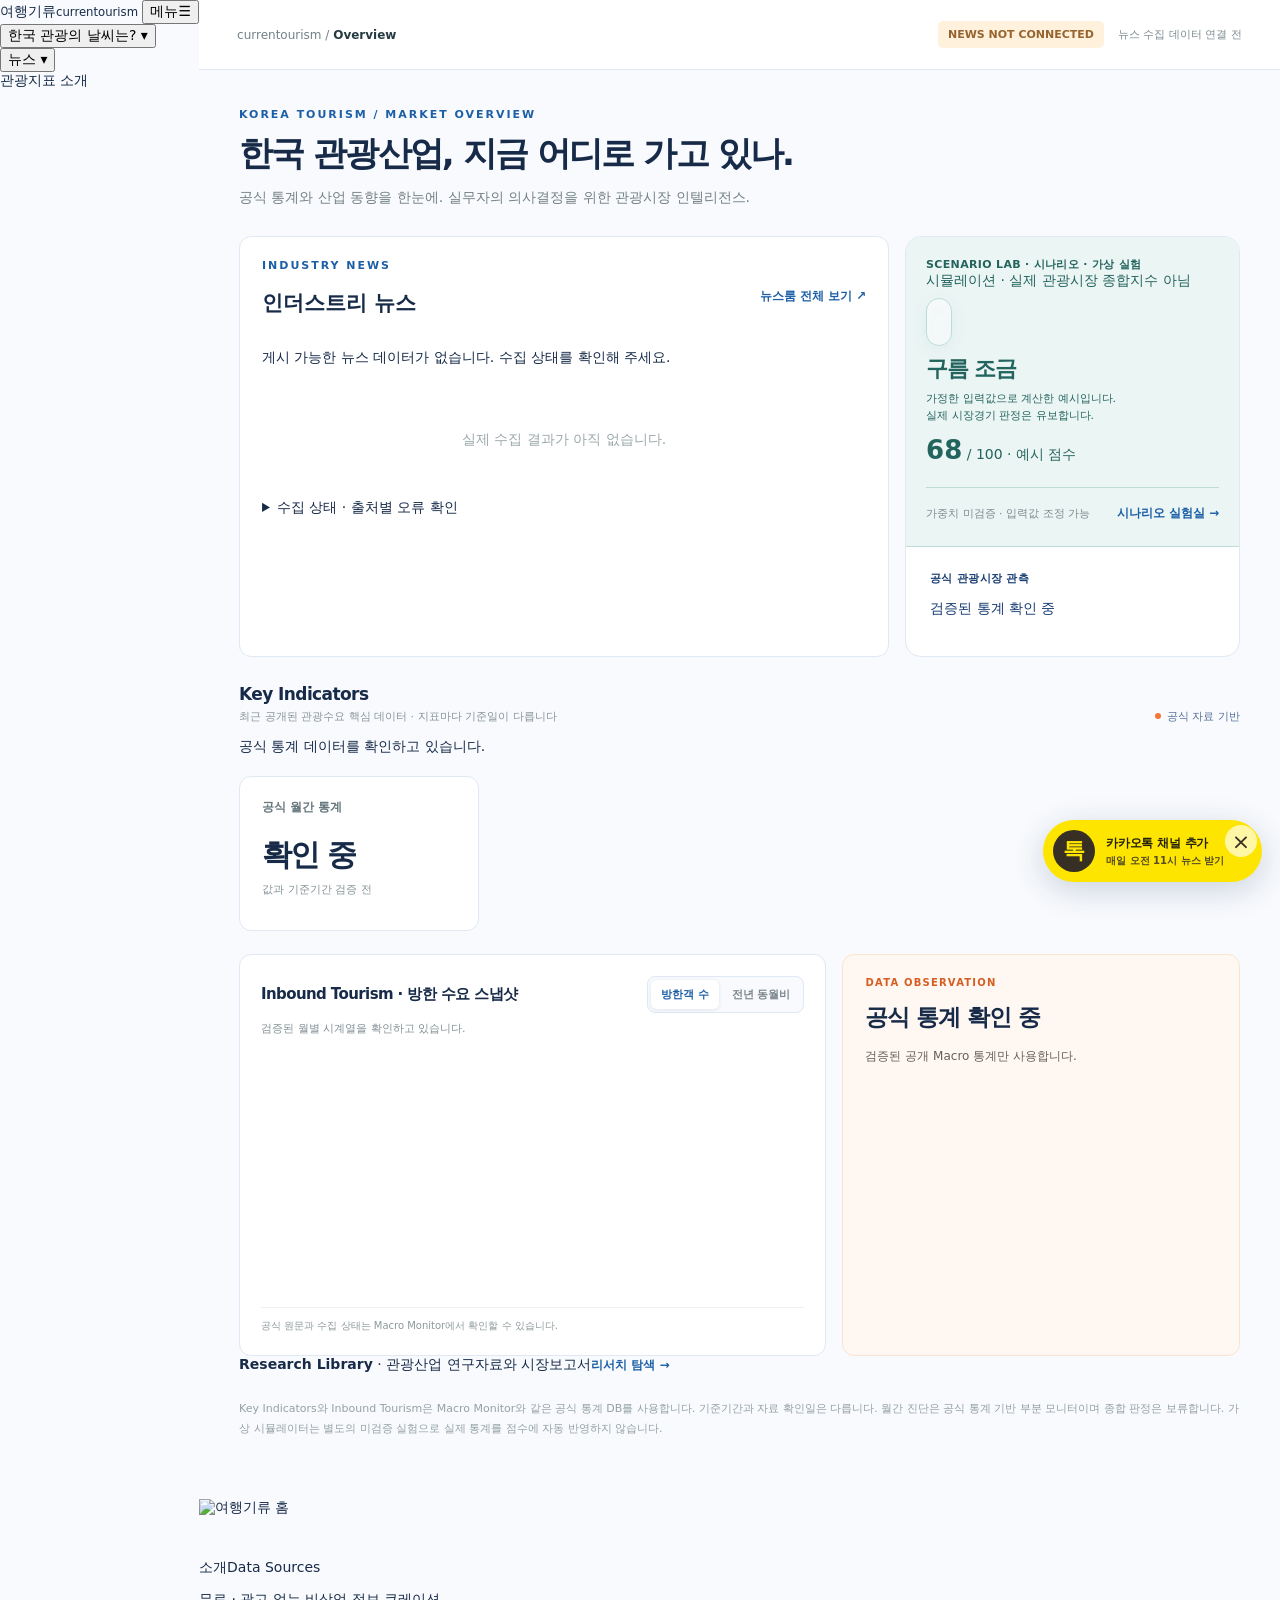
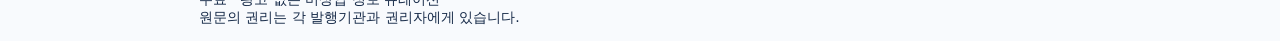
==== commit 6ea9a1ed: "feat: clarify tourism weather navigation and separate content views" ====
--- a/site/index.html
+++ b/site/index.html
@@ -87,8 +87,8 @@
   </a>
   <button type="button" id="header-menu-toggle" class="menu-toggle" aria-expanded="false" aria-controls="primary-navigation"><span>메뉴</span><span aria-hidden="true">☰</span></button>
   <nav id="primary-navigation" class="primary-navigation" aria-label="주 메뉴">
-   <a href="#weather" data-nav="weather">Market Weather</a>
-   <div class="news-nav"><button type="button" id="news-menu-toggle" class="news-menu-toggle" aria-expanded="false" aria-controls="news-submenu">뉴스 <span aria-hidden="true">▾</span></button><div id="news-submenu" class="news-submenu" hidden><a href="#news" data-nav="news">뉴스</a><a href="#briefing" data-nav="briefing">데일리 브리핑</a><a href="#research" data-nav="research">리서치</a></div></div>
+   <div class="news-nav" data-header-disclosure><button type="button" id="weather-menu-toggle" class="news-menu-toggle" aria-expanded="false" aria-controls="weather-submenu">한국 관광의 날씨는? <span aria-hidden="true">▾</span></button><div id="weather-submenu" class="news-submenu" hidden><a href="#weather" data-nav="weather" data-weather-route="weather">월간 진단</a><a href="#weather-simulator" data-nav="weather-simulator" data-weather-route="weather-simulator">가상 시뮬레이터·공식 관측</a><a href="#macro" data-goto="macro" data-weather-route="macro">Macro Monitor 상세</a></div></div>
+   <div class="news-nav" data-header-disclosure><button type="button" id="news-menu-toggle" class="news-menu-toggle" aria-expanded="false" aria-controls="news-submenu">뉴스 <span aria-hidden="true">▾</span></button><div id="news-submenu" class="news-submenu" hidden><a href="#news" data-nav="news">뉴스</a><a href="#briefing" data-nav="briefing">데일리 브리핑</a><a href="#research" data-nav="research">리서치</a></div></div>
    <a href="#macro" data-nav="macro">관광지표</a>
    <a href="#about" data-nav="about">소개</a>
   </nav>
@@ -116,12 +116,12 @@
     <section class="card brief-card" id="data-observation" aria-live="polite"><div class="tag">DATA OBSERVATION</div><h3>공식 통계 확인 중</h3><p>검증된 공개 Macro 통계만 사용합니다.</p></section>
    </div>
    <div class="home-research-link"><span><b>Research Library</b> · 관광산업 연구자료와 시장보고서</span><a href="#research" data-goto="research" class="text-link">리서치 탐색 →</a></div>
-   <p class="footnote">Key Indicators와 Inbound Tourism은 Macro Monitor와 같은 공식 통계 DB를 사용합니다. 기준기간과 자료 확인일은 다릅니다. Market Weather는 별도의 미검증 시뮬레이션이며 실제 통계를 점수에 자동 반영하지 않습니다.</p>
+   <p class="footnote">Key Indicators와 Inbound Tourism은 Macro Monitor와 같은 공식 통계 DB를 사용합니다. 기준기간과 자료 확인일은 다릅니다. 월간 진단은 공식 통계 기반 부분 모니터이며 종합 판정은 보류합니다. 가상 시뮬레이터는 별도의 미검증 실험으로 실제 통계를 점수에 자동 반영하지 않습니다.</p>
   </section>
   <section id="page-news" class="page hide-section"><nav class="news-subnav" aria-label="뉴스룸 콘텐츠"><a href="#news" data-goto="news">뉴스</a><a href="#research" data-goto="research">리서치</a></nav><div class="eyebrow">INTELLIGENCE / NEWSROOM</div><h1 class="page-title">Industry Newsroom</h1><p class="lead">정책, 관광수요, 산업연구를 하나의 피드로. 콘텐츠를 검색하고, 저장하고, 제목·출처·발행일·원문 링크·카테고리·관련 키워드를 확인하세요.</p><div class="content-discovery" aria-label="뉴스 발행처와 정렬"><div class="publisher-scope" role="group" aria-label="뉴스 발행처"><button type="button" data-news-origin="all" aria-pressed="true">전체 뉴스</button><button type="button" data-news-origin="domestic" aria-pressed="false">국내 발행처</button><button type="button" data-news-origin="foreign" aria-pressed="false">해외 발행처</button><button type="button" data-news-origin="unknown" aria-pressed="false" hidden>구분 미확인</button></div><label class="news-order-label" for="news-order">정렬 <select id="news-order"><option value="domestic">국내 발행처 우선</option><option value="latest">전체 최신순</option></select></label><p id="news-origin-info" class="tiny" aria-live="polite"></p><p class="tiny">발행처의 국내·해외 구분은 한국 시장 직접 관련성 등급과 다릅니다.</p></div><div class="news-layout"><div class="card news-panel"><div class="news-toolbar"><input aria-label="뉴스 검색" id="news-search" class="search" type="search" placeholder="키워드로 기사 검색..."/><button class="filter sel" data-filter="전체">전체</button><button class="filter" data-filter="관광정책">관광정책</button><button class="filter" data-filter="인바운드">인바운드</button><button class="filter" data-filter="여행산업">여행산업</button><button class="filter" data-filter="항공·숙박">항공·숙박</button><button class="filter" data-filter="문화·트렌드">문화·트렌드</button><button class="filter" data-filter="경제·시장">경제·시장</button><button class="filter" data-filter="저장">★ 저장</button></div><div id="news-items"></div><div class="news-pagination" role="group" aria-label="뉴스 페이지 이동"><span class="news-page-total" id="news-page-total" aria-live="polite"></span><div class="news-page-controls"><label for="news-page-size">페이지당 <select id="news-page-size" aria-label="페이지당 기사 수"><option value="10" selected>10개</option><option value="20">20개</option></select></label><nav id="news-page-buttons" aria-label="뉴스 페이지"></nav></div></div></div><aside><div class="card aside-card"><h3>EDITOR'S RADAR</h3><p>지금 확인할 만한 핵심 아젠다</p><ol class="trend-list"><li>방한 수요 증가와 관광수입 간 관계</li><li>범부처 국가관광전략 개편</li><li>주요 시장별 연간 전망 변화</li><li>테마파크 산업 실태와 접근성</li></ol></div><div class="spacing"></div><div class="card aside-card"><h3>뉴스 품질 기준</h3><p>원문 제목·언론사명·발행일·직접 링크·관광산업 카테고리·관련 키워드만 제공합니다. 본문과 사진은 원문에서 확인하세요.</p><div class="memo">원문 제목은 그대로 표시하고, 분류와 키워드는 제목을 기준으로 부여합니다. 본문 요약과 사진은 제공하지 않습니다.</div></div></aside></div></section>
   <section id="page-macro" class="page hide-section">
    <div class="eyebrow">DATA / MACRO MONITOR</div><h1 class="page-title">Macro Monitor</h1>
-   <p class="lead">공식 관광통계의 실제 기준기간과 정의를 확인합니다. 미연동 지표·공표 상태·수집 지연을 구분하며 월간 실적과 연간 전망을 섞지 않습니다.</p>
+   <p class="lead">공식 관광통계의 실제 기준기간과 정의를 확인합니다. 미연동 지표·공표 상태·수집 지연을 구분하며 월간 실적과 연간 전망을 섞지 않습니다.</p><nav class="weather-modes" aria-label="한국 관광의 날씨 하위 화면"><a href="#weather" data-goto="weather" data-weather-route="weather">월간 진단</a><a href="#weather-simulator" data-goto="weather-simulator" data-weather-route="weather-simulator">가상 시뮬레이터·공식 관측</a><a href="#macro" data-goto="macro" data-weather-route="macro">Macro Monitor 상세</a></nav>
    <p class="macro-status" id="macro-status" role="status">공식 통계를 불러오고 있습니다.</p>
    <div class="kpi-grid" id="macro-kpis"><div class="card kpi"><span class="label">공식 월간 통계</span><div class="value">확인 중</div><div class="note">검증 전 수치를 표시하지 않습니다.</div></div></div>
    <div class="two-col macro-panels"><div class="card chart-card">
@@ -132,9 +132,9 @@
    </div><div class="card"><div class="section-top"><h3>Metric Registry</h3><span class="data-badge">실제 연동 현황</span></div><div class="source-list" id="macro-registry" role="region" aria-label="지표별 실제 연동 현황" tabindex="0" style="margin-top:14px">지표별 정의와 수집 상태를 확인하고 있습니다.</div></div></div>
    <div class="memo" style="margin-top:18px"><strong>정의·시점 구분</strong> · 한국관광공사의 관광수입·지출은 일반여행 기준으로 한국은행의 유학연수 포함 여행수입·지급 전체와 구분합니다. 카드소비를 국내 관광소비 전체로 취급하지 않으며, 관광산업조사의 연간 고용·매출을 월간 실시간 지표로 표시하지 않습니다.</div>
   </section>
-  <section id="page-weather" class="page hide-section"><div class="eyebrow">SIGNALS / MARKET WEATHER</div><h1 class="page-title">Market Weather</h1><p class="lead">공식 관광수요 관측과 가상 시나리오를 구분합니다. 실측 통계로 종합 경기점수나 예측을 생성하지 않습니다.</p>
-<nav class="weather-modes" aria-label="Market Weather 보기"><a href="#weather" data-goto="weather" data-weather-mode="monthly" aria-current="page">월간 진단</a><a href="#weather-simulator" data-goto="weather-simulator" data-weather-mode="simulator">가상 시뮬레이터·공식 관측</a><a href="#macro" data-goto="macro">Macro Monitor 상세</a></nav>
-<section id="weather-monthly" aria-labelledby="monthly-heading"><h2 id="monthly-heading">월간 관광시장 진단</h2><p id="monthly-state" role="status">아직 발행된 월간 진단 없음</p><div id="monthly-picker" hidden><label for="monthly-edition">과거 월간 콘텐츠</label><select id="monthly-edition"></select></div><div id="monthly-article"></div></section>
+  <section id="page-weather" class="page hide-section"><div class="eyebrow">SIGNALS / MARKET WEATHER</div><h1 id="weather-page-title" class="page-title">월간 진단</h1><p id="weather-page-description" class="lead">공식 통계에 기반한 방한 수요·일반여행수입의 부분 모니터입니다. 산업 활동 자료가 부족해 관광시장 전체 종합 판정은 보류합니다.</p>
+<nav class="weather-modes" aria-label="한국 관광의 날씨 하위 화면"><a href="#weather" data-goto="weather" data-weather-mode="monthly" data-weather-route="weather">월간 진단</a><a href="#weather-simulator" data-goto="weather-simulator" data-weather-mode="simulator" data-weather-route="weather-simulator">가상 시뮬레이터·공식 관측</a><a href="#macro" data-goto="macro" data-weather-route="macro">Macro Monitor 상세</a></nav>
+<section id="weather-monthly" aria-labelledby="monthly-heading"><h2 id="monthly-heading">공식 통계 기반 부분 모니터</h2><p id="monthly-state" role="status">아직 발행된 월간 진단 없음</p><div id="monthly-picker" hidden><label for="monthly-edition">과거 월간 콘텐츠</label><select id="monthly-edition"></select></div><div id="monthly-article"></div></section>
 <div id="weather-legacy" class="weather-legacy" hidden>
 <section class="scenario-section" aria-labelledby="scenario-heading"><h2 id="scenario-heading">Scenario Lab · 시나리오 실험실</h2><p class="lead">가상 입력값에 따른 미검증 모형입니다. 공식 관광산업 경기지수·예측값이 아니며 아래 실제 관측과 계산을 공유하지 않습니다.</p><div class="weather-main"><div class="weather-result"><div class="label-row"><span class="pill amber">시나리오 · 가상 실험</span><span style="font-size:11px;color:#C5D9F2">시뮬레이션 · 실제 관광시장 종합지수 아님</span></div><div><div class="weather-icon" id="weather-icon">🌤️</div><h2 id="weather-title">구름 조금</h2><div class="score"><span id="weather-score">70</span><small> / 100</small></div><p id="weather-description">수요 성장 신호가 뚜렷하지만 추가 지표 확인이 필요합니다.</p></div><div style="border-top:1px solid #4D7DAE;padding-top:15px;font-size:11px;color:#C5D9F2">날씨와 점수는 아래 값을 바꾸면 즉시 재계산됩니다.</div></div><div class="card weather-inputs"><h3>시나리오 입력값 조정하기</h3><div class="slider-line"><header><label for="s-arrivals">방한객 전년 동월비</label><b id="v-arrivals">+21%</b></header><input id="s-arrivals" type="range" min="-30" max="35" step="1" value="21"/><small>가상 초기값입니다. 공식 통계가 바뀌어도 자동으로 변경되지 않습니다.</small></div><div class="slider-line"><header><label for="s-spend">관광소비 증감률 (가정)</label><b id="v-spend">+8%</b></header><input id="s-spend" type="range" min="-30" max="35" step="1" value="8"/><small>예시 데이터입니다. 실제 수집 수치가 아닙니다.</small></div><div class="slider-line"><header><label for="s-air">항공 공급 증감률 (가정)</label><b id="v-air">+6%</b></header><input id="s-air" type="range" min="-30" max="35" step="1" value="6"/><small>예시 데이터입니다. 실제 수집 수치가 아닙니다.</small></div><div style="display:flex;align-items:center;justify-content:space-between;gap:9px"><button class="btn ghost" id="reset-weather">초기화</button><span class="tiny">정량 모형 데모</span></div><details class="scenario-formula"><summary>모형 계산식 · 미검증 가중치</summary><div class="formula">점수 = 50 + 0.65 × 방한객 증가율 + 0.4 × 관광소비 증가율 + 0.25 × 항공공급 증가율, 0~100 범위로 제한. 가중치는 검증되지 않은 초기 예시이며 실서비스 적용 전 백테스트가 필요합니다. 비: 45 미만 · 흐림: 45 이상 60 미만 · 구름 조금: 60 이상 75 미만 · 맑음: 75 이상.</div></details></div></div></section>
 <section class="market-observation-section" aria-labelledby="market-observation-heading"><h2 id="market-observation-heading">Market Observation · 공식 관광시장 관측</h2><div class="memo observation-notice"><strong>시장 전체 날씨: 종합 판정 유보</strong><br>현재는 관광수요 관련 공식 통계를 관측하고 있으며, 관광경제 및 공급 지표는 추가 연동이 필요합니다.</div><p id="market-observation-status" class="macro-status" role="status">공식 통계 확인 중</p><div id="market-demand-cards" class="market-demand-grid"></div><h3>국적별 시장 관측</h3><p class="tiny">국적별 기준월이 전체 방한객과 다르면 같은 기준월 비교에서 제외하며 합산하지 않습니다.</p><div id="market-country-cards" class="market-country-grid"></div><div class="card market-history"><div class="chart-head"><h3>월별 수요 변화 · 최근 12개월</h3></div><div class="market-chart-controls"><label>관측 지표<select id="market-chart-metric"><option value="kto_inbound">방한 외래관광객 수</option><option value="kto_outbound">국민 해외관광객 수</option></select></label><label>표시 값<select id="market-chart-mode"><option value="count">실적</option><option value="growth">전년 동월비</option></select></label></div><p id="market-chart-meta" class="chart-meta"></p><div id="market-demand-chart" class="chart-wrapper"></div><p id="market-chart-foot" class="chart-foot"></p></div></section>
@@ -165,8 +165,8 @@
  <div class="eyebrow">ABOUT / CURRENTOURISM</div><h1 class="page-title">About Us</h1>
  <p class="lead">관광산업의 흐름을 읽는 뉴스 · 리서치 · 데이터.</p>
  <section class="card about-section"><h2>프로젝트 목적</h2><p>여행기류는 관광산업의 뉴스, 연구자료, 주요 시장지표를 한곳에서 탐색할 수 있도록 구성한 비상업적 관광산업 정보 큐레이션 프로젝트입니다.</p><p>한국 관광산업 실무자가 원문 출처와 기준기간을 확인하고 필요한 자료를 찾도록 돕습니다. 뉴스와 리서치는 메타데이터·원문 링크로 제공하며, 시장지표의 실적·전망·미연동 상태를 구분합니다.</p></section>
- <section class="card about-section" id="references"><h2>운영 원칙</h2><ul><li>뉴스와 리서치는 메타데이터와 원문 링크를 중심으로 제공합니다. 본문·사진·AI 요약을 재게시하지 않습니다.</li><li>지표의 공식 출처와 기준기간을 확인하고, 실적·전망·미연동 상태를 구분합니다.</li><li>접근 제한과 출처별 이용조건을 준수하며, 승인 대기 자료는 공개하지 않습니다.</li><li>Market Weather는 가중치가 검증되지 않은 시뮬레이션이며 실제 경기 판정이 아닙니다.</li></ul><details><summary>참고 자료</summary><p><a href="https://www.copyright.or.kr/" target="_blank" rel="noopener noreferrer">한국저작권위원회 ↗</a> · <a href="https://www.traveltimes.co.kr/" target="_blank" rel="noopener noreferrer">여행신문 ↗</a> · <a href="https://mobbin.com/" target="_blank" rel="noopener noreferrer">Mobbin ↗</a><br>분야·정보구조 참고이며 제휴·후원 관계는 없습니다.</p></details></section>
-<section id="data-sources" class="about-section"><div class="eyebrow">RESEARCH / DATA LINEAGE</div><h2>Data Sources</h2><a class="text-link" href="#macro" data-goto="macro">Macro 통계 정의·실제 연동 현황 →</a><p class="lead">정보의 투명성이 대시보드의 신뢰도를 만듭니다. 공표 통계와 보고서, 보도자료의 출처를 확인하세요.</p><div class="sources-table-wrap" role="region" aria-label="범주별 지표 및 출처" tabindex="0"><table class="sources-table"><caption>범주별 지표 및 출처 · 연결 상태</caption><thead><tr><th scope="col">대분류</th><th scope="col">중분류</th><th scope="col">지표</th><th scope="col">출처</th><th scope="col">비고</th></tr></thead><tbody><tr><th scope="row">관광 수요</th><td>입출국</td><td>방한 외래관광객 수</td><td>한국관광공사</td><td>공식 월별 통계 연동</td></tr><tr><th scope="row">관광 수요</th><td>입출국</td><td>국민 해외관광객 수</td><td>한국관광공사</td><td>공식 월별 통계 연동</td></tr><tr><th scope="row">관광 수요</th><td>국적별</td><td>주요 5개 국적 방한객</td><td>한국관광공사</td><td>공식 월별 통계 연동</td></tr><tr><th scope="row">관광 수지</th><td>수입·지출</td><td>관광수입 · 관광지출 · 관광수지</td><td>한국문화관광연구원 (TOURGO)</td><td><span id="tourgo-source-state">이용조건 확인 · 운영 승인 대기 · 수치 미게시</span></td></tr><tr><th scope="row">뉴스</th><td>산업뉴스</td><td>Newsroom 기사 메타데이터</td><td>다중 소스 RSS · 공식 배포 경로</td><td>링크 큐레이션 · 출처별 상태는 아래 참조</td></tr><tr><th scope="row">리서치</th><td>연구보고서</td><td>Research Library</td><td>KCTI · Phocuswright · ETC 등</td><td>메타데이터·원문 링크 · 기관별 연결 상태 별도</td></tr><tr><th scope="row">시장 신호</th><td>시뮬레이션</td><td>Market Weather</td><td>가정한 입력값</td><td>미검증 예시 · 실측 경기지수 아님</td></tr></tbody></table></div><p class="tiny">통계와 공시는 일반 뉴스에서 분리합니다. 연결 여부와 최근 수집 성공 여부는 다르며, 미연동 값을 채워 넣지 않습니다.</p><details class="source-links"><summary>공식 출처 및 이용 안내</summary><ul><li><a href="https://datalab.visitkorea.or.kr" target="_blank" rel="noopener noreferrer">한국관광공사 관광데이터랩 ↗</a></li><li><a href="https://know.tour.go.kr/main/main.do" target="_blank" rel="noopener noreferrer">TOURGO ↗</a></li><li><a href="https://www.mcst.go.kr/site/s_notice/press/pressView.jsp?pSeq=22790" target="_blank" rel="noopener noreferrer">문체부 보도자료 ↗</a></li><li><a href="https://www.mcst.go.kr/site/s_etc/rss/rssService.jsp" target="_blank" rel="noopener noreferrer">문체부 RSS 안내 ↗</a></li><li><a href="https://touraz.kr/report?bbsSeq=664986&amp;boardMode=V" target="_blank" rel="noopener noreferrer">투어라즈 보고서 ↗</a></li><li><a href="https://touraz.kr/index" target="_blank" rel="noopener noreferrer">투어라즈 ↗</a></li><li><a href="https://kosis.kr/serviceInfo/rssGuide.do" target="_blank" rel="noopener noreferrer">KOSIS 안내 ↗</a></li><li><a href="https://ecos.bok.or.kr" target="_blank" rel="noopener noreferrer">한국은행 ECOS ↗</a></li></ul></details><details class="source-details" id="news-source-details"><summary>Newsroom · 출처별 실행 현황</summary><p class="tiny">소스 활성화와 최근 접근 성공은 다릅니다. 통계·공시는 일반 뉴스와 분리합니다.</p><div id="about-news-sources" class="source-status-grid">최신 수집 상태 확인 중</div></details><details class="source-details" id="research-source-details"><summary>Research Library · 기관별 연결 현황</summary><p class="tiny">목록 연결, 발행일 검증, 공개 등록 건수를 구분합니다. 기관 전체가 자동 연결된 것은 아닙니다.</p><div id="about-research-sources" class="source-status-grid">Research 연결 상태 확인 중</div></details></section>
+ <section class="card about-section" id="references"><h2>운영 원칙</h2><ul><li>뉴스와 리서치는 메타데이터와 원문 링크를 중심으로 제공합니다. 본문·사진·AI 요약을 재게시하지 않습니다.</li><li>지표의 공식 출처와 기준기간을 확인하고, 실적·전망·미연동 상태를 구분합니다.</li><li>접근 제한과 출처별 이용조건을 준수하며, 승인 대기 자료는 공개하지 않습니다.</li><li>월간 진단은 공식 통계 기반 부분 모니터입니다. 가상 시뮬레이터의 가중치는 미검증이며, 두 화면 모두 실제 종합 관광시장 날씨 판정을 제공하지 않습니다.</li></ul><details><summary>참고 자료</summary><p><a href="https://www.copyright.or.kr/" target="_blank" rel="noopener noreferrer">한국저작권위원회 ↗</a> · <a href="https://www.traveltimes.co.kr/" target="_blank" rel="noopener noreferrer">여행신문 ↗</a> · <a href="https://mobbin.com/" target="_blank" rel="noopener noreferrer">Mobbin ↗</a><br>분야·정보구조 참고이며 제휴·후원 관계는 없습니다.</p></details></section>
+<section id="data-sources" class="about-section"><div class="eyebrow">RESEARCH / DATA LINEAGE</div><h2>Data Sources</h2><a class="text-link" href="#macro" data-goto="macro">Macro 통계 정의·실제 연동 현황 →</a><p class="lead">정보의 투명성이 대시보드의 신뢰도를 만듭니다. 공표 통계와 보고서, 보도자료의 출처를 확인하세요.</p><div class="sources-table-wrap" role="region" aria-label="범주별 지표 및 출처" tabindex="0"><table class="sources-table"><caption>범주별 지표 및 출처 · 연결 상태</caption><thead><tr><th scope="col">대분류</th><th scope="col">중분류</th><th scope="col">지표</th><th scope="col">출처</th><th scope="col">비고</th></tr></thead><tbody><tr><th scope="row">관광 수요</th><td>입출국</td><td>방한 외래관광객 수</td><td>한국관광공사</td><td>공식 월별 통계 연동</td></tr><tr><th scope="row">관광 수요</th><td>입출국</td><td>국민 해외관광객 수</td><td>한국관광공사</td><td>공식 월별 통계 연동</td></tr><tr><th scope="row">관광 수요</th><td>국적별</td><td>주요 5개 국적 방한객</td><td>한국관광공사</td><td>공식 월별 통계 연동</td></tr><tr><th scope="row">관광 수지</th><td>수입·지출</td><td>관광수입 · 관광지출 · 관광수지</td><td>한국문화관광연구원 (TOURGO)</td><td><span id="tourgo-source-state">이용조건 확인 · 운영 승인 대기 · 수치 미게시</span></td></tr><tr><th scope="row">뉴스</th><td>산업뉴스</td><td>Newsroom 기사 메타데이터</td><td>다중 소스 RSS · 공식 배포 경로</td><td>링크 큐레이션 · 출처별 상태는 아래 참조</td></tr><tr><th scope="row">리서치</th><td>연구보고서</td><td>Research Library</td><td>KCTI · Phocuswright · ETC 등</td><td>메타데이터·원문 링크 · 기관별 연결 상태 별도</td></tr><tr><th scope="row">시장 신호</th><td>부분 모니터 / 가상 실험</td><td>월간 진단 / 가상 시뮬레이터</td><td>승인된 공식 통계 / 가정한 입력값</td><td>월간 콘텐츠 미발행 · 종합 판정 보류 / 미검증 시뮬레이션</td></tr></tbody></table></div><p class="tiny">통계와 공시는 일반 뉴스에서 분리합니다. 연결 여부와 최근 수집 성공 여부는 다르며, 미연동 값을 채워 넣지 않습니다.</p><details class="source-links"><summary>공식 출처 및 이용 안내</summary><ul><li><a href="https://datalab.visitkorea.or.kr" target="_blank" rel="noopener noreferrer">한국관광공사 관광데이터랩 ↗</a></li><li><a href="https://know.tour.go.kr/main/main.do" target="_blank" rel="noopener noreferrer">TOURGO ↗</a></li><li><a href="https://www.mcst.go.kr/site/s_notice/press/pressView.jsp?pSeq=22790" target="_blank" rel="noopener noreferrer">문체부 보도자료 ↗</a></li><li><a href="https://www.mcst.go.kr/site/s_etc/rss/rssService.jsp" target="_blank" rel="noopener noreferrer">문체부 RSS 안내 ↗</a></li><li><a href="https://touraz.kr/report?bbsSeq=664986&amp;boardMode=V" target="_blank" rel="noopener noreferrer">투어라즈 보고서 ↗</a></li><li><a href="https://touraz.kr/index" target="_blank" rel="noopener noreferrer">투어라즈 ↗</a></li><li><a href="https://kosis.kr/serviceInfo/rssGuide.do" target="_blank" rel="noopener noreferrer">KOSIS 안내 ↗</a></li><li><a href="https://ecos.bok.or.kr" target="_blank" rel="noopener noreferrer">한국은행 ECOS ↗</a></li></ul></details><details class="source-details" id="news-source-details"><summary>Newsroom · 출처별 실행 현황</summary><p class="tiny">소스 활성화와 최근 접근 성공은 다릅니다. 통계·공시는 일반 뉴스와 분리합니다.</p><div id="about-news-sources" class="source-status-grid">최신 수집 상태 확인 중</div></details><details class="source-details" id="research-source-details"><summary>Research Library · 기관별 연결 현황</summary><p class="tiny">목록 연결, 발행일 검증, 공개 등록 건수를 구분합니다. 기관 전체가 자동 연결된 것은 아닙니다.</p><div id="about-research-sources" class="source-status-grid">Research 연결 상태 확인 중</div></details></section>
  <section class="card about-section" id="non-commercial-policy"><h2>Non-commercial Policy</h2><p>TOURGO 관광수지 통계는 2026년 11월 9일 담당 기관의 이용조건 안내에 따라 비상업적 목적과 명확한 출처 표시를 전제로 수치 게시·가공·정기 수집이 가능합니다. <span id="tourgo-operating-state">현재는 수동 공식 파일 통합을 준비하는 단계로 운영 데이터는 미연동이며, 수집·게시 활성화는 별도 검토 후 결정합니다.</span> 자료 출처는 <a href="https://know.tour.go.kr/stat/koreaTourIncomeDis19Re.do" target="_blank" rel="noopener noreferrer">한국문화관광연구원 관광지식정보시스템(TOURGO)</a>입니다. 여행기류는 해당 기관의 공식 운영·제휴 서비스가 아니며, 이 안내는 한국은행 ECOS API의 이용 승인과 별개입니다.</p><p>여행기류는 현재 무료이며, 광고와 유료 구독을 운영하지 않는 비상업적 정보 큐레이션 프로젝트입니다.</p><ul><li>뉴스 및 연구자료 원문의 저작권은 각 발행기관과 권리자에게 있습니다.</li><li>메타데이터와 원문 링크를 제공하며, 각 자료는 원문 제공 사이트에서 확인할 수 있습니다.</li><li>기사 본문·사진·썸네일·AI 요약, 보고서 PDF·본문·이미지·도표를 복제하거나 제공하지 않습니다.</li><li>비상업 운영이 모든 콘텐츠의 자유로운 재사용을 뜻하지 않습니다. 자동 접근 제한과 출처별 이용조건을 준수합니다.</li><li>향후 운영 형태나 이용조건이 바뀌면 관련 정책과 출처별 활용 범위를 재검토합니다.</li></ul></section>
  </section>
  </main>
@@ -185,17 +185,23 @@
  if(!['overview','news','research','briefing','macro','weather','about'].includes(page))page='overview';
  const changed=state.page!==page;state.page=page;
  const simulator=requested==='weather-simulator';document.getElementById('weather-monthly').hidden=simulator;document.getElementById('weather-legacy').hidden=!simulator;
- document.querySelectorAll('[data-weather-mode]').forEach(a=>{if((a.dataset.weatherMode==='simulator')===simulator)a.setAttribute('aria-current','page');else a.removeAttribute('aria-current');});
+ const activeRoute=page==='weather'?(simulator?'weather-simulator':'weather'):page;
+ document.querySelectorAll('[data-weather-route]').forEach(a=>{const on=a.dataset.weatherRoute===activeRoute;a.classList.toggle('active',on);if(on)a.setAttribute('aria-current','page');else a.removeAttribute('aria-current');});
+ document.getElementById('weather-page-title').textContent=simulator?'가상 시뮬레이터·공식 관측':'월간 진단';
+ document.getElementById('weather-page-description').textContent=simulator?'가상 입력을 조정하는 실험과 공식 통계 관측을 구분해 제공합니다. 시뮬레이터 점수는 검증된 관광시장 판정이 아닙니다.':'공식 통계에 기반한 방한 수요·일반여행수입의 부분 모니터입니다. 산업 활동 자료가 부족해 관광시장 전체 종합 판정은 보류합니다.';
  if(page==='weather'&&!simulator)window.MonthlyWeather?.load();
  document.querySelectorAll('.page').forEach(el=>el.classList.toggle('hide-section',el.id!=='page-'+page));
- document.querySelectorAll('[data-nav]').forEach(btn=>{const on=btn.dataset.nav===page;btn.classList.toggle('active',!!on);if(on)btn.setAttribute('aria-current','page');else btn.removeAttribute('aria-current');});
+ document.querySelectorAll('[data-nav]').forEach(btn=>{const on=btn.dataset.nav===activeRoute;btn.classList.toggle('active',!!on);if(on)btn.setAttribute('aria-current','page');else btn.removeAttribute('aria-current');});
  document.querySelectorAll('.news-subnav [data-goto]').forEach(link=>{const on=link.dataset.goto===page;link.classList.toggle('active',on);if(on)link.setAttribute('aria-current','page');else link.removeAttribute('aria-current');});
- document.getElementById('crumb').textContent=({overview:'Overview',news:'Newsroom',macro:'Macro Monitor',weather:'Market Weather',briefing:'Daily Briefing',about:'About',research:'Research Library'})[page];
+ document.getElementById('crumb').textContent=({overview:'Overview',news:'Newsroom',macro:'Macro Monitor',weather:simulator?'가상 시뮬레이터·공식 관측':'월간 진단',briefing:'Daily Briefing',about:'About',research:'Research Library'})[page];
  if(updateHash&&location.hash!=='#'+requested)history.pushState(null,'','#'+requested);
  document.body.classList.toggle('research-active',page==='research');document.body.classList.toggle('macro-active',page==='macro');
  const newsGroup=document.getElementById('news-menu-toggle');
  const inNews=['news','briefing','research'].includes(page);newsGroup.classList.toggle('active',inNews);
  if(inNews)newsGroup.setAttribute('aria-current','true');else newsGroup.removeAttribute('aria-current');
+ const weatherGroup=document.getElementById('weather-menu-toggle');
+ const inWeather=['weather','macro'].includes(page);weatherGroup.classList.toggle('active',inWeather);
+ if(inWeather)weatherGroup.setAttribute('aria-current','true');else weatherGroup.removeAttribute('aria-current');
  window.closeNavigation?.();
  window.polishPageTransition?.(page,changed);
  if(page==='news')renderNews();if(page==='research')window.renderResearch?.();if(page==='macro'||page==='overview')drawCharts();
--- a/site/monthly-market-weather.css
+++ b/site/monthly-market-weather.css
@@ -1 +1 @@
-.weather-modes{display:flex;gap:12px 22px;flex-wrap:wrap;margin:24px 0 30px;border-bottom:1px solid #d7e0ec;padding-bottom:14px}.weather-modes a{font-size:13px;color:#173b73;text-underline-offset:5px}.weather-modes a[aria-current]{font-weight:750;text-decoration:underline}.weather-legacy[hidden],#weather-monthly[hidden]{display:none!important}#weather-monthly{background:white;border-top:2px solid #173b73;padding:26px 30px;margin-bottom:26px}#monthly-heading{font-size:23px;margin:0 0 14px}#monthly-state{color:#50627a;font-size:14px}#monthly-picker{margin:20px 0;display:flex;gap:12px;align-items:center}#monthly-picker[hidden]{display:none}#monthly-edition{max-width:100%;padding:10px;border:1px solid #9daec2;background:white;color:#172b49}#monthly-article{max-width:920px;margin:auto}.monthly-title{font-size:clamp(25px,3.2vw,38px);line-height:1.5;letter-spacing:-.04em}.monthly-subtitle{font-size:15px;color:#50627a}.monthly-notice{background:#eef3f9;border-left:3px solid #173b73;padding:18px}.monthly-metrics{display:grid;grid-template-columns:1fr 1fr;gap:28px;border-top:1px solid #172b49;border-bottom:1px solid #d7e0ec;margin:24px 0}.monthly-metrics section{padding:20px 0}.monthly-value{font-size:clamp(22px,2.6vw,30px);font-weight:750;overflow-wrap:anywhere}#monthly-article section>h4{font-size:20px;margin:30px 0 16px}#monthly-article p,#monthly-article li{line-height:1.95;word-break:keep-all;overflow-wrap:anywhere}#monthly-article a{color:#1d5fa6;text-decoration:underline;text-underline-offset:4px}#monthly-article a:focus-visible,#monthly-edition:focus-visible,.weather-modes a:focus-visible{outline:3px solid #1d5fa6;outline-offset:4px}@media(max-width:640px){#weather-monthly{padding:22px 17px}.monthly-metrics{grid-template-columns:1fr;gap:0}.monthly-metrics section+section{border-top:1px solid #d7e0ec}.weather-modes{gap:10px 16px}.weather-modes a{font-size:12px}#monthly-picker{align-items:flex-start;flex-direction:column}.monthly-title{font-size:27px}}
+.weather-modes{display:flex;gap:4px 20px;flex-wrap:wrap;margin:18px 0 28px;border-bottom:1px solid #d7e0ec;padding-bottom:4px}.weather-modes a{display:flex;align-items:center;min-height:44px;font-size:13px;color:#50627a;text-decoration:none;border-bottom:2px solid transparent}.weather-modes a[aria-current="page"]{color:#173b73;font-weight:750;border-bottom-color:#173b73}.weather-legacy[hidden],#weather-monthly[hidden]{display:none!important}#weather-monthly{background:white;border-top:2px solid #173b73;padding:26px 30px;margin-bottom:26px}#monthly-heading{font-size:23px;margin:0 0 14px}#monthly-state{color:#50627a;font-size:14px}#monthly-picker{margin:20px 0;display:flex;gap:12px;align-items:center}#monthly-picker[hidden]{display:none}#monthly-edition{max-width:100%;padding:10px;border:1px solid #9daec2;background:white;color:#172b49}#monthly-article{max-width:920px;margin:auto}.monthly-title{font-size:clamp(25px,3.2vw,38px);line-height:1.5;letter-spacing:-.04em}.monthly-subtitle{font-size:15px;color:#50627a}.monthly-notice{background:#eef3f9;border-left:3px solid #173b73;padding:18px}.monthly-metrics{display:grid;grid-template-columns:1fr 1fr;gap:28px;border-top:1px solid #172b49;border-bottom:1px solid #d7e0ec;margin:24px 0}.monthly-metrics section{padding:20px 0}.monthly-value{font-size:clamp(22px,2.6vw,30px);font-weight:750;overflow-wrap:anywhere}#monthly-article section>h4{font-size:20px;margin:30px 0 16px}#monthly-article p,#monthly-article li{line-height:1.95;word-break:keep-all;overflow-wrap:anywhere}#monthly-article a{color:#1d5fa6;text-decoration:underline;text-underline-offset:4px}#monthly-article a:focus-visible,#monthly-edition:focus-visible,.weather-modes a:focus-visible{outline:3px solid #1d5fa6;outline-offset:4px}@media(max-width:640px){#weather-monthly{padding:22px 17px}.monthly-metrics{grid-template-columns:1fr;gap:0}.monthly-metrics section+section{border-top:1px solid #d7e0ec}.weather-modes{gap:0 14px}.weather-modes a{font-size:12px}#monthly-picker{align-items:flex-start;flex-direction:column}.monthly-title{font-size:27px}}
--- a/site/ui-2.css
+++ b/site/ui-2.css
@@ -0,0 +1,45 @@
+
+.footer-logo{display:block;width:120px;height:auto;object-fit:contain}
+.site-footer>a{display:block;flex-shrink:0}.site-footer{align-items:center}
+.kakao-banner{position:fixed;right:18px;bottom:18px;z-index:48}
+.kakao-banner[hidden]{display:none}.kakao-banner .kakao-float{position:relative;right:auto;bottom:auto;padding-right:38px}
+.kakao-banner-close{position:absolute;right:5px;top:5px;z-index:49;width:32px;height:32px;border:0;border-radius:50%;background:#fff7a6;color:#372F24;font-size:22px;display:grid;place-items:center}
+.sources-table-wrap{overflow:auto;background:white;border:1px solid #DFE8F3;border-radius:12px;margin:20px 0}
+.sources-table{border-collapse:collapse;width:100%;min-width:680px;text-align:left;font-size:13px;line-height:1.7}
+.sources-table caption{text-align:left;padding:18px 20px;font-weight:750;color:#173B73}
+.sources-table th,.sources-table td{padding:16px 18px;border-top:1px solid #E4EBF4;vertical-align:top}
+.sources-table thead{background:#EDF3FC;color:#173B73}.sources-table tbody th{white-space:nowrap;font-weight:650}
+.sources-table tbody tr:hover{background:#FAFCFF}.sources-table td:last-child{color:#52657D}
+.weather-panel,.weather-result{--weather-bg:#EDF3FC;--weather-ink:#294F80;--weather-line:#CBDCEE;background:var(--weather-bg);color:var(--weather-ink);border:1px solid var(--weather-line);transition:background .2s}
+[data-weather="rain"]{--weather-bg:#E9EFFB;--weather-ink:#304F89;--weather-line:#BACBE8}
+[data-weather="cloudy"]{--weather-bg:#EEF1F5;--weather-ink:#46566C;--weather-line:#C9D2DE}
+[data-weather="partly"]{--weather-bg:#EBF5F4;--weather-ink:#24645E;--weather-line:#BBDDD6}
+[data-weather="sunny"]{--weather-bg:#FFF3DE;--weather-ink:#835014;--weather-line:#EBD0A3}
+.weather-result h2,.weather-panel h2{color:var(--weather-ink);font-size:30px}
+.weather-panel .home-weather-score b,.weather-result .score{color:var(--weather-ink)}
+.weather-result p,.weather-panel p{color:var(--weather-ink)}
+.weather-result .label-row>span:last-child,.weather-result>div:last-child{color:var(--weather-ink)!important;border-color:var(--weather-line)!important}
+.weather-footer{border-color:var(--weather-line)}
+.weather-icon,.icon-big{filter:drop-shadow(0 4px 8px #173B7315)}
+.weather-result .pill{background:white;color:var(--weather-ink);border:1px solid var(--weather-line)}
+.news-page-button{min-width:44px;min-height:44px}.news-page-button[aria-label]{font-size:18px;padding:4px 10px}
+
+@media(max-width:650px){.site-footer{align-items:flex-start;flex-wrap:wrap;gap:22px}.site-footer p{width:100%;margin:0;text-align:left}.footer-logo{width:104px}.sources-table th,.sources-table td{padding:12px}.sources-table{font-size:12px}.kakao-banner{right:12px;bottom:12px}}
+@media(prefers-reduced-motion:reduce){.weather-panel,.weather-result{transition:none}}
+.weather-result .score small{color:var(--weather-ink);opacity:1;letter-spacing:normal;margin-left:8px;white-space:nowrap}
+.weather-result .weather-icon,.weather-panel .icon-big{width:fit-content;background:#FFFFFF99;border:1px solid var(--weather-line);border-radius:18px;padding:8px 12px;color:var(--weather-ink)}
+@media(max-width:650px){.kakao-banner .kakao-float{width:auto;height:auto;min-height:60px;border-radius:32px;padding:10px 48px 10px 10px}.kakao-banner .kakao-float .kakao-copy{display:grid}.kakao-banner-close{top:6px;right:6px}}
+
+/* Native details preserve keyboard disclosure behavior and source status DOM. */
+.source-details{margin:16px 0;border:1px solid #DFE8F3;background:#fff;border-radius:12px;overflow:hidden}
+.source-details>summary{cursor:pointer;min-height:48px;padding:16px 20px;color:#173B73;font-size:14px;font-weight:750;line-height:1.6}
+.source-details[open]>summary{border-bottom:1px solid #DFE8F3;background:#F5F8FD}
+.source-details>.tiny{padding:0 20px}.source-details>.source-status-grid{border:0;border-radius:0}
+.source-details>summary:focus-visible{outline:3px solid #8AB7EB;outline-offset:-3px}
+.briefing-edition{max-width:940px}.briefing-picker{display:flex;gap:14px;align-items:center;margin-bottom:18px;font-weight:700;color:#173B73}.briefing-picker select{max-width:100%;padding:12px;border:1px solid #DFE8F3;background:#F8FAFD;border-radius:8px;color:#173B73;min-height:44px}.briefing-number{color:#A65119}.briefing-empty{padding:24px 0;line-height:1.9;color:#586D86}.observation-facts{padding-left:20px;color:#586D86;line-height:1.9}.observation-facts li{margin:14px 0}.observation-status{font-weight:700}#data-observation h3{font-size:23px}#data-observation p{overflow-wrap:anywhere}.briefing-edition .news-title a{overflow-wrap:anywhere}@media(max-width:390px){.briefing-picker{align-items:flex-start;flex-direction:column}.briefing-edition .heading-sub{flex-wrap:wrap;gap:12px}}
+/* Market Weather v2: measured demand surfaces never receive scenario colors. */
+.market-home-card{border:1px solid #DFE8F3;border-radius:16px;background:#fff;overflow:hidden;min-width:0}
+#home-market-observation{padding:24px;color:#173B73}.home-observed-value{line-height:1.8;margin:14px 0 5px}.home-observed-value strong{font-size:25px;display:block}.market-withheld{font-size:12px;font-weight:700;background:#F3F6FA;border-radius:7px;padding:10px;line-height:1.7}
+.market-home-card .scenario-preview{border:0;border-bottom:1px solid var(--weather-line);border-radius:0;padding:20px;min-height:0;position:relative}.scenario-preview .icon-big{margin:8px 0;font-size:26px}.scenario-preview h2{font-size:22px;margin:6px 0}.scenario-preview .home-weather-score{margin:10px 0}.scenario-preview .home-weather-score b{font-size:26px}.scenario-preview .weather-footer{margin-top:12px}.scenario-preview p{font-size:11px}
+.market-observation-section,.scenario-section{margin-top:30px}.scenario-section{padding:24px;background:#F8F9FB;border:1px dashed #CAD5E3;border-radius:16px}.scenario-section>h2,.market-observation-section>h2{font-size:23px;color:#173B73}.observation-notice{margin-bottom:18px}.market-demand-grid{display:grid;grid-template-columns:1fr 1fr;gap:16px}.market-country-grid{display:grid;grid-template-columns:repeat(auto-fit,minmax(200px,1fr));gap:14px}.market-observation-card{background:white;color:#173B73}.market-observation-card h4{margin:0 0 14px;font-size:15px}.observed-value{font-size:27px;font-weight:750;overflow-wrap:anywhere}.observed-value small{font-size:13px}.market-observation-card dl{font-size:12px;line-height:1.8;color:#52647A}.market-observation-card dl>div{display:flex;justify-content:space-between;gap:10px;flex-wrap:wrap;padding:6px 0;border-bottom:1px solid #EDF1F6}.market-observation-card dd{margin:0;font-weight:700}.market-observation-card .tiny{overflow-wrap:anywhere;line-height:1.9}.market-mismatch{font-size:12px;color:#8A4E18}.market-history{margin-top:20px}.market-chart-controls{display:flex;gap:20px;flex-wrap:wrap;margin-top:16px}.market-chart-controls label{font-size:12px;color:#52647A;display:grid;gap:6px}.market-chart-controls select{min-height:44px;max-width:100%;border:1px solid #DFE8F3;background:white;border-radius:7px;padding:10px;color:#173B73}.scenario-formula summary{min-height:44px;cursor:pointer;color:#173B73;padding:14px 0;font-size:13px;font-weight:700}.model-guide{margin-top:20px;color:#52647A;line-height:1.9}.model-guide h3{color:#173B73}
+@media(max-width:650px){.market-demand-grid{grid-template-columns:1fr}.market-country-grid{grid-template-columns:1fr}.scenario-section{padding:15px}.market-chart-controls{gap:12px}.market-chart-controls label{width:100%}.market-chart-controls select{width:100%}}
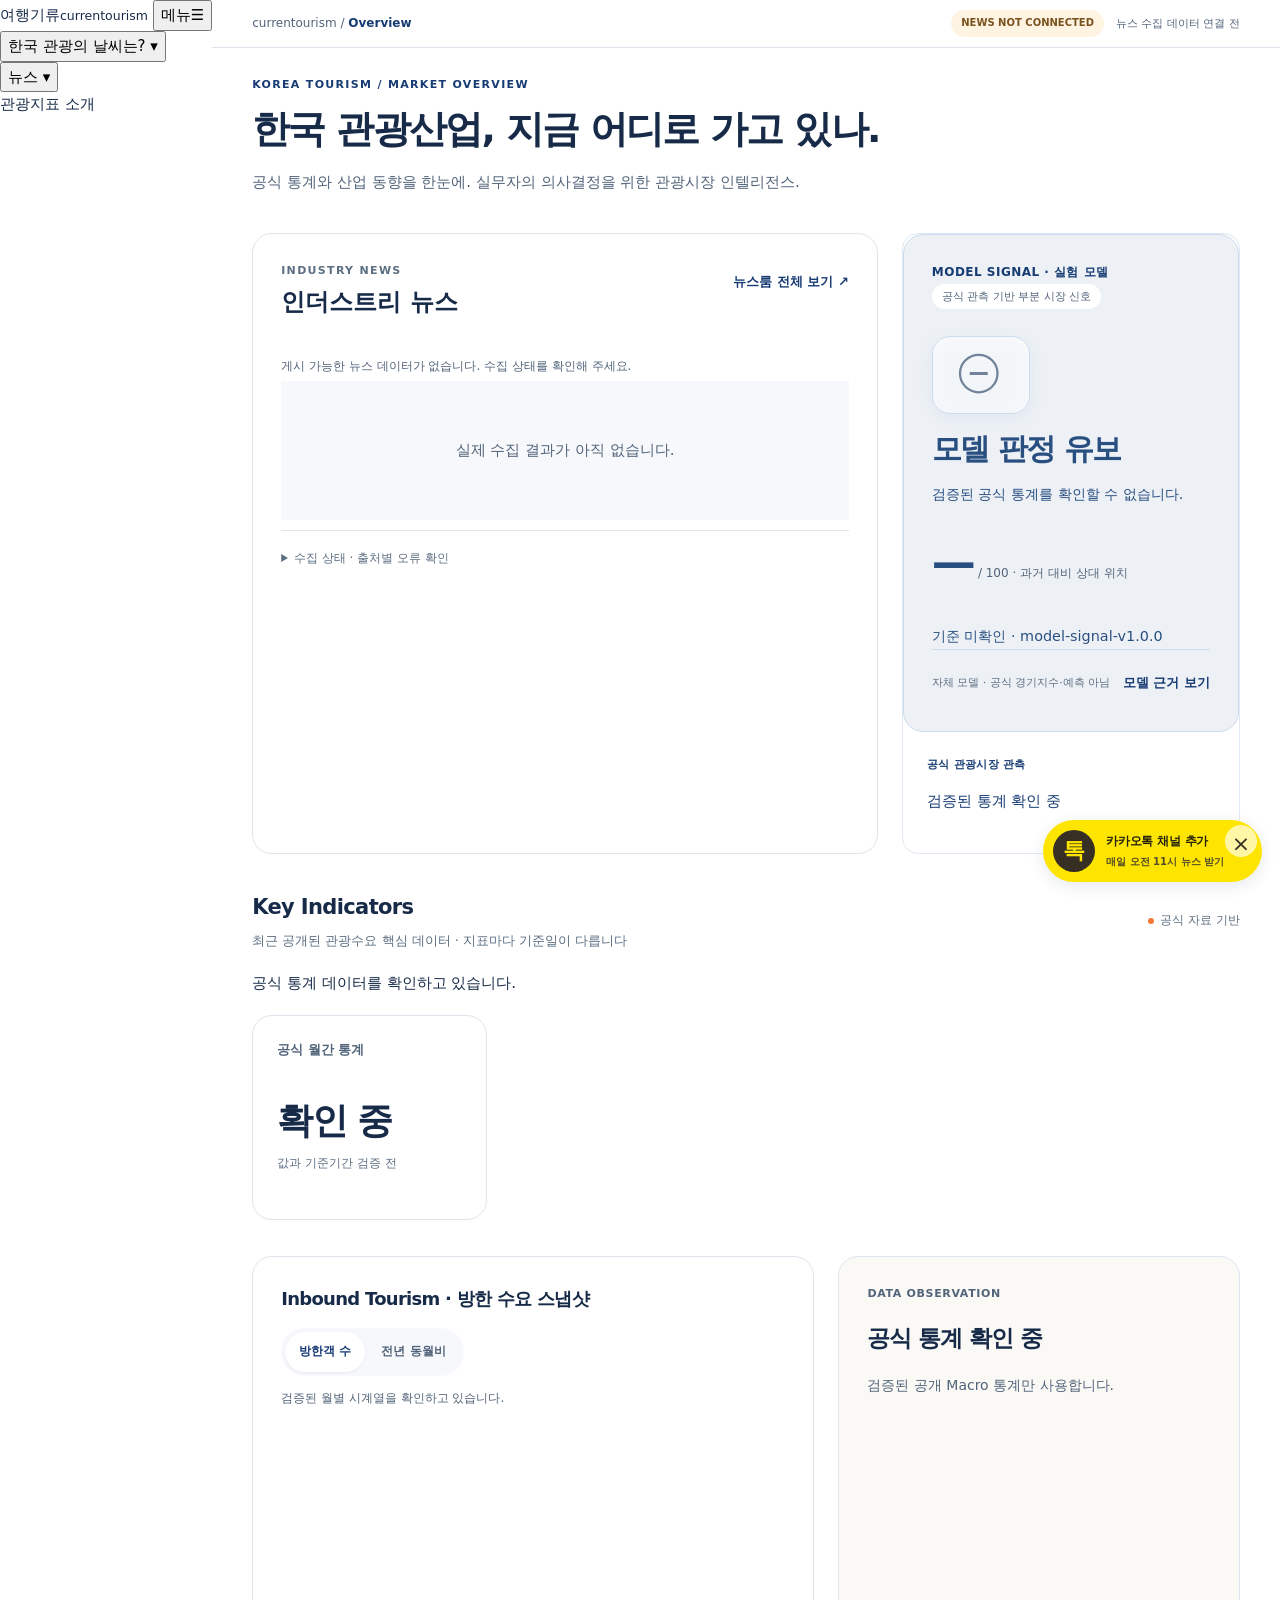
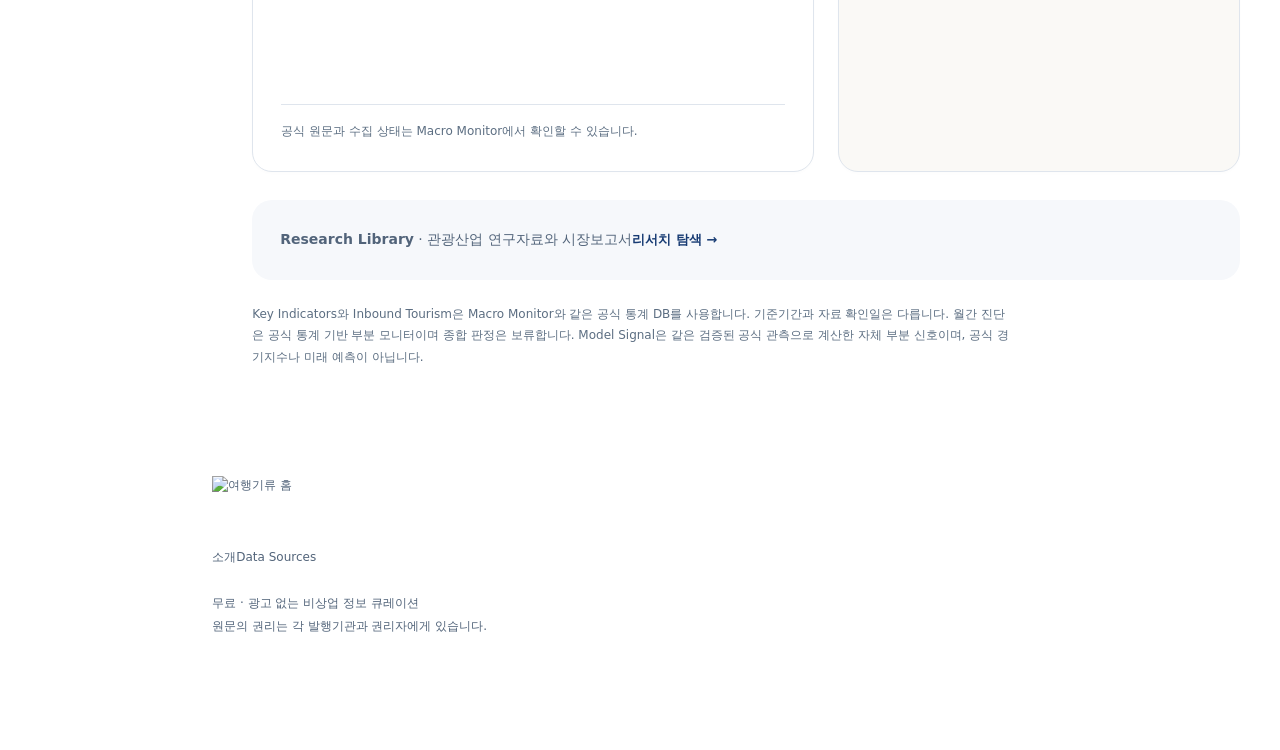
==== commit 769ff912: "feat: derive a shared experimental market signal from verified tourism statistics" ====
--- a/site/index.html
+++ b/site/index.html
@@ -71,9 +71,9 @@
 </style>
 <link rel="stylesheet" href="./research.css">
 <link rel="stylesheet" href="./currentourism.css">
-<link rel="stylesheet" href="./currentourism.polish.css">
+<link rel="stylesheet" href="./currentourism.polish.css?v=model-signal-v1.0.0">
 <link rel="stylesheet" href="./macro.css">
-<link rel="stylesheet" href="./ui-2.css">
+<link rel="stylesheet" href="./ui-2.css?v=model-signal-v1.0.0">
 <link rel="stylesheet" href="./navigation-research-v21.css">
 <link rel="stylesheet" href="./percentage.css">
 </head>
@@ -87,7 +87,7 @@
   </a>
   <button type="button" id="header-menu-toggle" class="menu-toggle" aria-expanded="false" aria-controls="primary-navigation"><span>메뉴</span><span aria-hidden="true">☰</span></button>
   <nav id="primary-navigation" class="primary-navigation" aria-label="주 메뉴">
-   <div class="news-nav" data-header-disclosure><button type="button" id="weather-menu-toggle" class="news-menu-toggle" aria-expanded="false" aria-controls="weather-submenu">한국 관광의 날씨는? <span aria-hidden="true">▾</span></button><div id="weather-submenu" class="news-submenu" hidden><a href="#weather" data-nav="weather" data-weather-route="weather">월간 진단</a><a href="#weather-simulator" data-nav="weather-simulator" data-weather-route="weather-simulator">가상 시뮬레이터·공식 관측</a><a href="#macro" data-goto="macro" data-weather-route="macro">Macro Monitor 상세</a></div></div>
+   <div class="news-nav" data-header-disclosure><button type="button" id="weather-menu-toggle" class="news-menu-toggle" aria-expanded="false" aria-controls="weather-submenu">한국 관광의 날씨는? <span aria-hidden="true">▾</span></button><div id="weather-submenu" class="news-submenu" hidden><a href="#weather" data-nav="weather" data-weather-route="weather">월간 진단</a><a href="#weather-simulator" data-nav="weather-simulator" data-weather-route="weather-simulator">관광시장 모델 · 공식 관측</a><a href="#macro" data-goto="macro" data-weather-route="macro">Macro Monitor 상세</a></div></div>
    <div class="news-nav" data-header-disclosure><button type="button" id="news-menu-toggle" class="news-menu-toggle" aria-expanded="false" aria-controls="news-submenu">뉴스 <span aria-hidden="true">▾</span></button><div id="news-submenu" class="news-submenu" hidden><a href="#news" data-nav="news">뉴스</a><a href="#briefing" data-nav="briefing">데일리 브리핑</a><a href="#research" data-nav="research">리서치</a></div></div>
    <a href="#macro" data-nav="macro">관광지표</a>
    <a href="#about" data-nav="about">소개</a>
@@ -106,7 +106,7 @@
      <div id="overview-news" class="news-panel"></div>
      <details class="home-diagnostics"><summary>수집 상태 · 출처별 오류 확인</summary><p class="footnote" id="news-fetch-status" role="status">뉴스 자동 수집 결과를 읽는 중입니다.</p></details>
     </section>
-    <section class="market-home-card"><div class="weather-panel scenario-preview"><div><div class="small-label">SCENARIO LAB · 시나리오 · 가상 실험</div><span class="simulation-label">시뮬레이션 · 실제 관광시장 종합지수 아님</span><div class="icon-big" id="home-weather-icon" aria-hidden="true">🌤️</div><h2 id="home-weather-title">구름 조금</h2><p>가정한 입력값으로 계산한 예시입니다.<br/>실제 시장경기 판정은 유보합니다.</p><div class="home-weather-score"><b id="home-weather-score">70</b><span> / 100 · 예시 점수</span></div></div><div class="weather-footer"><span class="tiny">가중치 미검증 · 입력값 조정 가능</span><button class="text-link" data-goto="weather-simulator">시나리오 실험실 →</button></div></div><div id="home-market-observation" aria-live="polite"><div class="small-label">공식 관광시장 관측</div><p>검증된 통계 확인 중</p></div></section>
+    <section class="market-home-card"><div class="weather-panel model-preview" data-weather="withheld"><div><div class="small-label">MODEL SIGNAL · 실험 모델</div><span class="simulation-label">공식 관측 기반 부분 시장 신호</span><div class="icon-big" id="home-weather-icon" aria-hidden="true">—</div><h2 id="home-weather-title">모델 판정 유보</h2><p id="home-weather-description">검증된 두 계열의 자료를 확인하고 있습니다.</p><div class="home-weather-score"><b id="home-weather-score">—</b><span> / 100 · 과거 대비 상대 위치</span></div><p id="home-model-reference">기준월 미확인</p></div><div class="weather-footer"><span class="tiny">자체 모델 · 공식 경기지수·예측 아님</span><button class="text-link" data-goto="weather-simulator">모델 근거 보기</button></div></div><div id="home-market-observation" aria-live="polite"><div class="small-label">공식 관광시장 관측</div><p>검증된 통계 확인 중</p></div></section>
    </div>
    <div class="section-heading"><div><h2>Key Indicators</h2><p>최근 공개된 관광수요 핵심 데이터 · 지표마다 기준일이 다릅니다</p></div><span class="last-updated"><i></i>공식 자료 기반</span></div>
    <p class="macro-status" id="home-macro-status" role="status">공식 통계 데이터를 확인하고 있습니다.</p>
@@ -116,12 +116,12 @@
     <section class="card brief-card" id="data-observation" aria-live="polite"><div class="tag">DATA OBSERVATION</div><h3>공식 통계 확인 중</h3><p>검증된 공개 Macro 통계만 사용합니다.</p></section>
    </div>
    <div class="home-research-link"><span><b>Research Library</b> · 관광산업 연구자료와 시장보고서</span><a href="#research" data-goto="research" class="text-link">리서치 탐색 →</a></div>
-   <p class="footnote">Key Indicators와 Inbound Tourism은 Macro Monitor와 같은 공식 통계 DB를 사용합니다. 기준기간과 자료 확인일은 다릅니다. 월간 진단은 공식 통계 기반 부분 모니터이며 종합 판정은 보류합니다. 가상 시뮬레이터는 별도의 미검증 실험으로 실제 통계를 점수에 자동 반영하지 않습니다.</p>
+   <p class="footnote">Key Indicators와 Inbound Tourism은 Macro Monitor와 같은 공식 통계 DB를 사용합니다. 기준기간과 자료 확인일은 다릅니다. 월간 진단은 공식 통계 기반 부분 모니터이며 종합 판정은 보류합니다. Model Signal은 같은 검증된 공식 관측으로 계산한 자체 부분 신호이며, 공식 경기지수나 미래 예측이 아닙니다.</p>
   </section>
   <section id="page-news" class="page hide-section"><nav class="news-subnav" aria-label="뉴스룸 콘텐츠"><a href="#news" data-goto="news">뉴스</a><a href="#research" data-goto="research">리서치</a></nav><div class="eyebrow">INTELLIGENCE / NEWSROOM</div><h1 class="page-title">Industry Newsroom</h1><p class="lead">정책, 관광수요, 산업연구를 하나의 피드로. 콘텐츠를 검색하고, 저장하고, 제목·출처·발행일·원문 링크·카테고리·관련 키워드를 확인하세요.</p><div class="content-discovery" aria-label="뉴스 발행처와 정렬"><div class="publisher-scope" role="group" aria-label="뉴스 발행처"><button type="button" data-news-origin="all" aria-pressed="true">전체 뉴스</button><button type="button" data-news-origin="domestic" aria-pressed="false">국내 발행처</button><button type="button" data-news-origin="foreign" aria-pressed="false">해외 발행처</button><button type="button" data-news-origin="unknown" aria-pressed="false" hidden>구분 미확인</button></div><label class="news-order-label" for="news-order">정렬 <select id="news-order"><option value="domestic">국내 발행처 우선</option><option value="latest">전체 최신순</option></select></label><p id="news-origin-info" class="tiny" aria-live="polite"></p><p class="tiny">발행처의 국내·해외 구분은 한국 시장 직접 관련성 등급과 다릅니다.</p></div><div class="news-layout"><div class="card news-panel"><div class="news-toolbar"><input aria-label="뉴스 검색" id="news-search" class="search" type="search" placeholder="키워드로 기사 검색..."/><button class="filter sel" data-filter="전체">전체</button><button class="filter" data-filter="관광정책">관광정책</button><button class="filter" data-filter="인바운드">인바운드</button><button class="filter" data-filter="여행산업">여행산업</button><button class="filter" data-filter="항공·숙박">항공·숙박</button><button class="filter" data-filter="문화·트렌드">문화·트렌드</button><button class="filter" data-filter="경제·시장">경제·시장</button><button class="filter" data-filter="저장">★ 저장</button></div><div id="news-items"></div><div class="news-pagination" role="group" aria-label="뉴스 페이지 이동"><span class="news-page-total" id="news-page-total" aria-live="polite"></span><div class="news-page-controls"><label for="news-page-size">페이지당 <select id="news-page-size" aria-label="페이지당 기사 수"><option value="10" selected>10개</option><option value="20">20개</option></select></label><nav id="news-page-buttons" aria-label="뉴스 페이지"></nav></div></div></div><aside><div class="card aside-card"><h3>EDITOR'S RADAR</h3><p>지금 확인할 만한 핵심 아젠다</p><ol class="trend-list"><li>방한 수요 증가와 관광수입 간 관계</li><li>범부처 국가관광전략 개편</li><li>주요 시장별 연간 전망 변화</li><li>테마파크 산업 실태와 접근성</li></ol></div><div class="spacing"></div><div class="card aside-card"><h3>뉴스 품질 기준</h3><p>원문 제목·언론사명·발행일·직접 링크·관광산업 카테고리·관련 키워드만 제공합니다. 본문과 사진은 원문에서 확인하세요.</p><div class="memo">원문 제목은 그대로 표시하고, 분류와 키워드는 제목을 기준으로 부여합니다. 본문 요약과 사진은 제공하지 않습니다.</div></div></aside></div></section>
   <section id="page-macro" class="page hide-section">
    <div class="eyebrow">DATA / MACRO MONITOR</div><h1 class="page-title">Macro Monitor</h1>
-   <p class="lead">공식 관광통계의 실제 기준기간과 정의를 확인합니다. 미연동 지표·공표 상태·수집 지연을 구분하며 월간 실적과 연간 전망을 섞지 않습니다.</p><nav class="weather-modes" aria-label="한국 관광의 날씨 하위 화면"><a href="#weather" data-goto="weather" data-weather-route="weather">월간 진단</a><a href="#weather-simulator" data-goto="weather-simulator" data-weather-route="weather-simulator">가상 시뮬레이터·공식 관측</a><a href="#macro" data-goto="macro" data-weather-route="macro">Macro Monitor 상세</a></nav>
+   <p class="lead">공식 관광통계의 실제 기준기간과 정의를 확인합니다. 미연동 지표·공표 상태·수집 지연을 구분하며 월간 실적과 연간 전망을 섞지 않습니다.</p><nav class="weather-modes" aria-label="한국 관광의 날씨 하위 화면"><a href="#weather" data-goto="weather" data-weather-route="weather">월간 진단</a><a href="#weather-simulator" data-goto="weather-simulator" data-weather-route="weather-simulator">관광시장 모델 · 공식 관측</a><a href="#macro" data-goto="macro" data-weather-route="macro">Macro Monitor 상세</a></nav>
    <p class="macro-status" id="macro-status" role="status">공식 통계를 불러오고 있습니다.</p>
    <div class="kpi-grid" id="macro-kpis"><div class="card kpi"><span class="label">공식 월간 통계</span><div class="value">확인 중</div><div class="note">검증 전 수치를 표시하지 않습니다.</div></div></div>
    <div class="two-col macro-panels"><div class="card chart-card">
@@ -133,12 +133,15 @@
    <div class="memo" style="margin-top:18px"><strong>정의·시점 구분</strong> · 한국관광공사의 관광수입·지출은 일반여행 기준으로 한국은행의 유학연수 포함 여행수입·지급 전체와 구분합니다. 카드소비를 국내 관광소비 전체로 취급하지 않으며, 관광산업조사의 연간 고용·매출을 월간 실시간 지표로 표시하지 않습니다.</div>
   </section>
   <section id="page-weather" class="page hide-section"><div class="eyebrow">SIGNALS / MARKET WEATHER</div><h1 id="weather-page-title" class="page-title">월간 진단</h1><p id="weather-page-description" class="lead">공식 통계에 기반한 방한 수요·일반여행수입의 부분 모니터입니다. 산업 활동 자료가 부족해 관광시장 전체 종합 판정은 보류합니다.</p>
-<nav class="weather-modes" aria-label="한국 관광의 날씨 하위 화면"><a href="#weather" data-goto="weather" data-weather-mode="monthly" data-weather-route="weather">월간 진단</a><a href="#weather-simulator" data-goto="weather-simulator" data-weather-mode="simulator" data-weather-route="weather-simulator">가상 시뮬레이터·공식 관측</a><a href="#macro" data-goto="macro" data-weather-route="macro">Macro Monitor 상세</a></nav>
+<nav class="weather-modes" aria-label="한국 관광의 날씨 하위 화면"><a href="#weather" data-goto="weather" data-weather-mode="monthly" data-weather-route="weather">월간 진단</a><a href="#weather-simulator" data-goto="weather-simulator" data-weather-mode="simulator" data-weather-route="weather-simulator">관광시장 모델 · 공식 관측</a><a href="#macro" data-goto="macro" data-weather-route="macro">Macro Monitor 상세</a></nav>
 <section id="weather-monthly" aria-labelledby="monthly-heading"><h2 id="monthly-heading">공식 통계 기반 부분 모니터</h2><p id="monthly-state" role="status">아직 발행된 월간 진단 없음</p><div id="monthly-picker" hidden><label for="monthly-edition">과거 월간 콘텐츠</label><select id="monthly-edition"></select></div><div id="monthly-article"></div></section>
 <div id="weather-legacy" class="weather-legacy" hidden>
-<section class="scenario-section" aria-labelledby="scenario-heading"><h2 id="scenario-heading">Scenario Lab · 시나리오 실험실</h2><p class="lead">가상 입력값에 따른 미검증 모형입니다. 공식 관광산업 경기지수·예측값이 아니며 아래 실제 관측과 계산을 공유하지 않습니다.</p><div class="weather-main"><div class="weather-result"><div class="label-row"><span class="pill amber">시나리오 · 가상 실험</span><span style="font-size:11px;color:#C5D9F2">시뮬레이션 · 실제 관광시장 종합지수 아님</span></div><div><div class="weather-icon" id="weather-icon">🌤️</div><h2 id="weather-title">구름 조금</h2><div class="score"><span id="weather-score">70</span><small> / 100</small></div><p id="weather-description">수요 성장 신호가 뚜렷하지만 추가 지표 확인이 필요합니다.</p></div><div style="border-top:1px solid #4D7DAE;padding-top:15px;font-size:11px;color:#C5D9F2">날씨와 점수는 아래 값을 바꾸면 즉시 재계산됩니다.</div></div><div class="card weather-inputs"><h3>시나리오 입력값 조정하기</h3><div class="slider-line"><header><label for="s-arrivals">방한객 전년 동월비</label><b id="v-arrivals">+21%</b></header><input id="s-arrivals" type="range" min="-30" max="35" step="1" value="21"/><small>가상 초기값입니다. 공식 통계가 바뀌어도 자동으로 변경되지 않습니다.</small></div><div class="slider-line"><header><label for="s-spend">관광소비 증감률 (가정)</label><b id="v-spend">+8%</b></header><input id="s-spend" type="range" min="-30" max="35" step="1" value="8"/><small>예시 데이터입니다. 실제 수집 수치가 아닙니다.</small></div><div class="slider-line"><header><label for="s-air">항공 공급 증감률 (가정)</label><b id="v-air">+6%</b></header><input id="s-air" type="range" min="-30" max="35" step="1" value="6"/><small>예시 데이터입니다. 실제 수집 수치가 아닙니다.</small></div><div style="display:flex;align-items:center;justify-content:space-between;gap:9px"><button class="btn ghost" id="reset-weather">초기화</button><span class="tiny">정량 모형 데모</span></div><details class="scenario-formula"><summary>모형 계산식 · 미검증 가중치</summary><div class="formula">점수 = 50 + 0.65 × 방한객 증가율 + 0.4 × 관광소비 증가율 + 0.25 × 항공공급 증가율, 0~100 범위로 제한. 가중치는 검증되지 않은 초기 예시이며 실서비스 적용 전 백테스트가 필요합니다. 비: 45 미만 · 흐림: 45 이상 60 미만 · 구름 조금: 60 이상 75 미만 · 맑음: 75 이상.</div></details></div></div></section>
+<section class="model-signal-section" aria-labelledby="model-signal-heading"><h2 id="model-signal-heading">Model Signal | 공식 관측 기반 부분 시장 신호</h2><p class="lead">방한 수요와 명목 일반여행수입의 성장 신호를 과거 분포와 비교하는 실험 모델입니다. 공식 경기지수·미래 예측·관광산업 전체 판정이 아닙니다.</p>
+<div class="weather-main model-signal-main"><div class="weather-result" data-weather="withheld"><div class="label-row"><span class="pill">실험 모델</span><span>공식 통계로 계산한 자체 신호</span></div><div><div class="weather-icon" id="weather-icon" aria-hidden="true">—</div><h2 id="weather-title">모델 판정 유보</h2><div class="score"><span id="weather-score">—</span><small> / 100</small></div><p id="weather-description">검증된 동일 기준월 자료를 확인하고 있습니다.</p></div><p id="model-reference">기준월 미확인</p></div><div class="card model-method"><h3>관측된 성장 신호의 상대 위치</h3><p id="model-signal-status" role="status">자료 확인 전에는 점수와 날씨를 제공하지 않습니다.</p><dl id="model-window"></dl><p>점수는 과거 대비 성장률의 위치입니다. 시장의 실제 규모·경기 수준이나 미래 성장 확률이 아닙니다.</p><p>일반여행수입은 국제수지 개념의 명목 US$입니다. 물가·환율 보정 실질소비나 국내 관광소비 전체가 아닙니다.</p></div></div>
+<h3>모델 근거 · 두 핵심 계열</h3><div id="model-evidence" class="model-evidence"></div>
+<details class="model-method model-details"><summary>계산식·출처·모델 한계</summary><p>YoY = 100 × (당월 원값 / 전년 같은 월 원값 − 1). 연속 3개월 YoY의 산술평균을 직전 24개월의 같은 평활 성장률과 비교합니다. 목표월은 비교 분포에서 제외합니다.</p><p>상대 위치 = 100 × (더 낮은 참조값 수 + 동률 수 ÷ 2) ÷ 24. 두 계열 상대 위치를 각각 50% 반영합니다. 유리수로 계산하고 표시할 때만 반올림합니다.</p><p>고정 날씨 구간: 25 미만 비 · 25 이상 50 미만 흐림 · 50 이상 75 미만 구름 조금 · 75 이상 맑음. 날씨는 상대 성장 신호의 아이콘이며 호황·침체 판정이 아닙니다.</p><p>연속 39개월 원값과 24개 참조값이 필요합니다. 분모 0·결측·정의 불일치·최신월 불일치·참조 분포 무변동·자료 지연 또는 검증 실패 시 판정을 유보합니다. 미연결 항공·고용·내국인 카드소비는 0이나 추정값으로 넣지 않습니다.</p><p>방한 통계는 한국관광통계의 공표 입국 기준으로, 순수 관광목적 또는 고유 방문자 수와 다릅니다. 국적별 통계·출국·일반여행지출은 보조 관측이며 모델에 중복 가중하지 않습니다.</p><p>전년 동월비에도 계절성·코로나19 이후 기저효과·구조 변화가 남습니다. 현재 수정 빈티지 회고 분석이며 과거 당시 공개 자료로 수행한 실시간 백테스트가 아닙니다. 정정 시 결정적으로 재계산합니다.</p><p id="model-audit"></p><p id="model-warnings"></p><a href="#macro" data-goto="macro" class="text-link">Macro Monitor의 원자료·정의 확인</a></details></section>
 <section class="market-observation-section" aria-labelledby="market-observation-heading"><h2 id="market-observation-heading">Market Observation · 공식 관광시장 관측</h2><div class="memo observation-notice"><strong>시장 전체 날씨: 종합 판정 유보</strong><br>현재는 관광수요 관련 공식 통계를 관측하고 있으며, 관광경제 및 공급 지표는 추가 연동이 필요합니다.</div><p id="market-observation-status" class="macro-status" role="status">공식 통계 확인 중</p><div id="market-demand-cards" class="market-demand-grid"></div><h3>국적별 시장 관측</h3><p class="tiny">국적별 기준월이 전체 방한객과 다르면 같은 기준월 비교에서 제외하며 합산하지 않습니다.</p><div id="market-country-cards" class="market-country-grid"></div><div class="card market-history"><div class="chart-head"><h3>월별 수요 변화 · 최근 12개월</h3></div><div class="market-chart-controls"><label>관측 지표<select id="market-chart-metric"><option value="kto_inbound">방한 외래관광객 수</option><option value="kto_outbound">국민 해외관광객 수</option></select></label><label>표시 값<select id="market-chart-mode"><option value="count">실적</option><option value="growth">전년 동월비</option></select></label></div><p id="market-chart-meta" class="chart-meta"></p><div id="market-demand-chart" class="chart-wrapper"></div><p id="market-chart-foot" class="chart-foot"></p></div></section>
-<div class="section-heading"><h2>지표와 모델 안내</h2></div><div class="grid-info" style="display:grid;grid-template-columns:repeat(auto-fit,minmax(190px,1fr));gap:12px"><div class="card"><b>01 · 신뢰도</b><p class="news-desc" style="margin-top:8px">최소 3개 이상 독립 지표 확보. 결측 시 판정 유보.</p></div><div class="card"><b>02 · 시차 보정</b><p class="news-desc" style="margin-top:8px">월간 통계와 일간 뉴스의 발표 주기를 구분.</p></div><div class="card"><b>03 · 설명 가능성</b><p class="news-desc" style="margin-top:8px">점수, 가중치, 변화 요인, 원문 출처 공개.</p></div></div><div class="card model-guide"><h3>실제 관측과 가상 실험의 해석</h3><p>실제 관측: 한국관광공사 공개 월간 입·출국 및 국적별 통계. 전월비는 직전 월, 전년 동월비는 전년 같은 월 대비이며 분모가 없으면 비교 자료 없음으로 표시합니다. 출처와 기준기간은 각 카드에서 확인합니다.</p><p>가상 실험: 방한객·소비·항공 공급 증가율은 사용자가 설정한 가정입니다. 방문객 수요만으로 소비·수입·공급·고용의 호황을 단정할 수 없습니다.</p><h3>향후 종합지수 개발 조건 · 미구현</h3><p>수요, 소비, 공급, 고용·산업활동, 거시 환경의 독립적인 지표군을 확보하고 이용조건·공표주기·시차·결측 처리·가중치·백테스트를 검증한 뒤 별도 개발해야 합니다. 현재 종합 경기지수·날씨 판정·실측 예측은 제공하지 않습니다. TOURGO 승인 대기 자료는 사용하지 않습니다.</p><a href="#macro" data-goto="macro" class="text-link">Macro Monitor 원장·정의 확인 →</a></div></div></section>
+</div></section>
   <section id="page-briefing" class="page hide-section">
  <div class="eyebrow">AUTO / DAILY BRIEFING</div><h1 class="page-title">Daily Briefing</h1>
  <p class="lead">매일 10:30 KST 이후 첫 수집 성공 때 보관하는 주요 뉴스 최대 5건 후보. 메타데이터·원문 링크만 제공하며, 실제 발송·구독은 제공하지 않습니다.</p>
@@ -165,8 +168,8 @@
  <div class="eyebrow">ABOUT / CURRENTOURISM</div><h1 class="page-title">About Us</h1>
  <p class="lead">관광산업의 흐름을 읽는 뉴스 · 리서치 · 데이터.</p>
  <section class="card about-section"><h2>프로젝트 목적</h2><p>여행기류는 관광산업의 뉴스, 연구자료, 주요 시장지표를 한곳에서 탐색할 수 있도록 구성한 비상업적 관광산업 정보 큐레이션 프로젝트입니다.</p><p>한국 관광산업 실무자가 원문 출처와 기준기간을 확인하고 필요한 자료를 찾도록 돕습니다. 뉴스와 리서치는 메타데이터·원문 링크로 제공하며, 시장지표의 실적·전망·미연동 상태를 구분합니다.</p></section>
- <section class="card about-section" id="references"><h2>운영 원칙</h2><ul><li>뉴스와 리서치는 메타데이터와 원문 링크를 중심으로 제공합니다. 본문·사진·AI 요약을 재게시하지 않습니다.</li><li>지표의 공식 출처와 기준기간을 확인하고, 실적·전망·미연동 상태를 구분합니다.</li><li>접근 제한과 출처별 이용조건을 준수하며, 승인 대기 자료는 공개하지 않습니다.</li><li>월간 진단은 공식 통계 기반 부분 모니터입니다. 가상 시뮬레이터의 가중치는 미검증이며, 두 화면 모두 실제 종합 관광시장 날씨 판정을 제공하지 않습니다.</li></ul><details><summary>참고 자료</summary><p><a href="https://www.copyright.or.kr/" target="_blank" rel="noopener noreferrer">한국저작권위원회 ↗</a> · <a href="https://www.traveltimes.co.kr/" target="_blank" rel="noopener noreferrer">여행신문 ↗</a> · <a href="https://mobbin.com/" target="_blank" rel="noopener noreferrer">Mobbin ↗</a><br>분야·정보구조 참고이며 제휴·후원 관계는 없습니다.</p></details></section>
-<section id="data-sources" class="about-section"><div class="eyebrow">RESEARCH / DATA LINEAGE</div><h2>Data Sources</h2><a class="text-link" href="#macro" data-goto="macro">Macro 통계 정의·실제 연동 현황 →</a><p class="lead">정보의 투명성이 대시보드의 신뢰도를 만듭니다. 공표 통계와 보고서, 보도자료의 출처를 확인하세요.</p><div class="sources-table-wrap" role="region" aria-label="범주별 지표 및 출처" tabindex="0"><table class="sources-table"><caption>범주별 지표 및 출처 · 연결 상태</caption><thead><tr><th scope="col">대분류</th><th scope="col">중분류</th><th scope="col">지표</th><th scope="col">출처</th><th scope="col">비고</th></tr></thead><tbody><tr><th scope="row">관광 수요</th><td>입출국</td><td>방한 외래관광객 수</td><td>한국관광공사</td><td>공식 월별 통계 연동</td></tr><tr><th scope="row">관광 수요</th><td>입출국</td><td>국민 해외관광객 수</td><td>한국관광공사</td><td>공식 월별 통계 연동</td></tr><tr><th scope="row">관광 수요</th><td>국적별</td><td>주요 5개 국적 방한객</td><td>한국관광공사</td><td>공식 월별 통계 연동</td></tr><tr><th scope="row">관광 수지</th><td>수입·지출</td><td>관광수입 · 관광지출 · 관광수지</td><td>한국문화관광연구원 (TOURGO)</td><td><span id="tourgo-source-state">이용조건 확인 · 운영 승인 대기 · 수치 미게시</span></td></tr><tr><th scope="row">뉴스</th><td>산업뉴스</td><td>Newsroom 기사 메타데이터</td><td>다중 소스 RSS · 공식 배포 경로</td><td>링크 큐레이션 · 출처별 상태는 아래 참조</td></tr><tr><th scope="row">리서치</th><td>연구보고서</td><td>Research Library</td><td>KCTI · Phocuswright · ETC 등</td><td>메타데이터·원문 링크 · 기관별 연결 상태 별도</td></tr><tr><th scope="row">시장 신호</th><td>부분 모니터 / 가상 실험</td><td>월간 진단 / 가상 시뮬레이터</td><td>승인된 공식 통계 / 가정한 입력값</td><td>월간 콘텐츠 미발행 · 종합 판정 보류 / 미검증 시뮬레이션</td></tr></tbody></table></div><p class="tiny">통계와 공시는 일반 뉴스에서 분리합니다. 연결 여부와 최근 수집 성공 여부는 다르며, 미연동 값을 채워 넣지 않습니다.</p><details class="source-links"><summary>공식 출처 및 이용 안내</summary><ul><li><a href="https://datalab.visitkorea.or.kr" target="_blank" rel="noopener noreferrer">한국관광공사 관광데이터랩 ↗</a></li><li><a href="https://know.tour.go.kr/main/main.do" target="_blank" rel="noopener noreferrer">TOURGO ↗</a></li><li><a href="https://www.mcst.go.kr/site/s_notice/press/pressView.jsp?pSeq=22790" target="_blank" rel="noopener noreferrer">문체부 보도자료 ↗</a></li><li><a href="https://www.mcst.go.kr/site/s_etc/rss/rssService.jsp" target="_blank" rel="noopener noreferrer">문체부 RSS 안내 ↗</a></li><li><a href="https://touraz.kr/report?bbsSeq=664986&amp;boardMode=V" target="_blank" rel="noopener noreferrer">투어라즈 보고서 ↗</a></li><li><a href="https://touraz.kr/index" target="_blank" rel="noopener noreferrer">투어라즈 ↗</a></li><li><a href="https://kosis.kr/serviceInfo/rssGuide.do" target="_blank" rel="noopener noreferrer">KOSIS 안내 ↗</a></li><li><a href="https://ecos.bok.or.kr" target="_blank" rel="noopener noreferrer">한국은행 ECOS ↗</a></li></ul></details><details class="source-details" id="news-source-details"><summary>Newsroom · 출처별 실행 현황</summary><p class="tiny">소스 활성화와 최근 접근 성공은 다릅니다. 통계·공시는 일반 뉴스와 분리합니다.</p><div id="about-news-sources" class="source-status-grid">최신 수집 상태 확인 중</div></details><details class="source-details" id="research-source-details"><summary>Research Library · 기관별 연결 현황</summary><p class="tiny">목록 연결, 발행일 검증, 공개 등록 건수를 구분합니다. 기관 전체가 자동 연결된 것은 아닙니다.</p><div id="about-research-sources" class="source-status-grid">Research 연결 상태 확인 중</div></details></section>
+ <section class="card about-section" id="references"><h2>운영 원칙</h2><ul><li>뉴스와 리서치는 메타데이터와 원문 링크를 중심으로 제공합니다. 본문·사진·AI 요약을 재게시하지 않습니다.</li><li>지표의 공식 출처와 기준기간을 확인하고, 실적·전망·미연동 상태를 구분합니다.</li><li>접근 제한과 출처별 이용조건을 준수하며, 승인 대기 자료는 공개하지 않습니다.</li><li>월간 진단은 공식 통계 기반 부분 모니터입니다. Model Signal은 검증된 두 계열의 성장률 상대 위치를 계산하는 자체 실험 모델이며, 두 화면 모두 실제 종합 관광시장 경기 판정을 제공하지 않습니다.</li></ul><details><summary>참고 자료</summary><p><a href="https://www.copyright.or.kr/" target="_blank" rel="noopener noreferrer">한국저작권위원회 ↗</a> · <a href="https://www.traveltimes.co.kr/" target="_blank" rel="noopener noreferrer">여행신문 ↗</a> · <a href="https://mobbin.com/" target="_blank" rel="noopener noreferrer">Mobbin ↗</a><br>분야·정보구조 참고이며 제휴·후원 관계는 없습니다.</p></details></section>
+<section id="data-sources" class="about-section"><div class="eyebrow">RESEARCH / DATA LINEAGE</div><h2>Data Sources</h2><a class="text-link" href="#macro" data-goto="macro">Macro 통계 정의·실제 연동 현황 →</a><p class="lead">정보의 투명성이 대시보드의 신뢰도를 만듭니다. 공표 통계와 보고서, 보도자료의 출처를 확인하세요.</p><div class="sources-table-wrap" role="region" aria-label="범주별 지표 및 출처" tabindex="0"><table class="sources-table"><caption>범주별 지표 및 출처 · 연결 상태</caption><thead><tr><th scope="col">대분류</th><th scope="col">중분류</th><th scope="col">지표</th><th scope="col">출처</th><th scope="col">비고</th></tr></thead><tbody><tr><th scope="row">관광 수요</th><td>입출국</td><td>방한 외래관광객 수</td><td>한국관광공사</td><td>공식 월별 통계 연동</td></tr><tr><th scope="row">관광 수요</th><td>입출국</td><td>국민 해외관광객 수</td><td>한국관광공사</td><td>공식 월별 통계 연동</td></tr><tr><th scope="row">관광 수요</th><td>국적별</td><td>주요 5개 국적 방한객</td><td>한국관광공사</td><td>공식 월별 통계 연동</td></tr><tr><th scope="row">관광 수지</th><td>수입·지출</td><td>관광수입 · 관광지출 · 관광수지</td><td>한국문화관광연구원 (TOURGO)</td><td><span id="tourgo-source-state">이용조건 확인 · 운영 승인 대기 · 수치 미게시</span></td></tr><tr><th scope="row">뉴스</th><td>산업뉴스</td><td>Newsroom 기사 메타데이터</td><td>다중 소스 RSS · 공식 배포 경로</td><td>링크 큐레이션 · 출처별 상태는 아래 참조</td></tr><tr><th scope="row">리서치</th><td>연구보고서</td><td>Research Library</td><td>KCTI · Phocuswright · ETC 등</td><td>메타데이터·원문 링크 · 기관별 연결 상태 별도</td></tr><tr><th scope="row">시장 신호</th><td>부분 모니터 / 자체 성장 신호</td><td>월간 진단 / 관광시장 모델</td><td>승인된 공식 통계 / 검증된 공식 관측치</td><td>월간 편집 콘텐츠 / 실험 모델 · 전체 경기 판정 유보</td></tr></tbody></table></div><p class="tiny">통계와 공시는 일반 뉴스에서 분리합니다. 연결 여부와 최근 수집 성공 여부는 다르며, 미연동 값을 채워 넣지 않습니다.</p><details class="source-links"><summary>공식 출처 및 이용 안내</summary><ul><li><a href="https://datalab.visitkorea.or.kr" target="_blank" rel="noopener noreferrer">한국관광공사 관광데이터랩 ↗</a></li><li><a href="https://know.tour.go.kr/main/main.do" target="_blank" rel="noopener noreferrer">TOURGO ↗</a></li><li><a href="https://www.mcst.go.kr/site/s_notice/press/pressView.jsp?pSeq=22790" target="_blank" rel="noopener noreferrer">문체부 보도자료 ↗</a></li><li><a href="https://www.mcst.go.kr/site/s_etc/rss/rssService.jsp" target="_blank" rel="noopener noreferrer">문체부 RSS 안내 ↗</a></li><li><a href="https://touraz.kr/report?bbsSeq=664986&amp;boardMode=V" target="_blank" rel="noopener noreferrer">투어라즈 보고서 ↗</a></li><li><a href="https://touraz.kr/index" target="_blank" rel="noopener noreferrer">투어라즈 ↗</a></li><li><a href="https://kosis.kr/serviceInfo/rssGuide.do" target="_blank" rel="noopener noreferrer">KOSIS 안내 ↗</a></li><li><a href="https://ecos.bok.or.kr" target="_blank" rel="noopener noreferrer">한국은행 ECOS ↗</a></li></ul></details><details class="source-details" id="news-source-details"><summary>Newsroom · 출처별 실행 현황</summary><p class="tiny">소스 활성화와 최근 접근 성공은 다릅니다. 통계·공시는 일반 뉴스와 분리합니다.</p><div id="about-news-sources" class="source-status-grid">최신 수집 상태 확인 중</div></details><details class="source-details" id="research-source-details"><summary>Research Library · 기관별 연결 현황</summary><p class="tiny">목록 연결, 발행일 검증, 공개 등록 건수를 구분합니다. 기관 전체가 자동 연결된 것은 아닙니다.</p><div id="about-research-sources" class="source-status-grid">Research 연결 상태 확인 중</div></details></section>
  <section class="card about-section" id="non-commercial-policy"><h2>Non-commercial Policy</h2><p>TOURGO 관광수지 통계는 2026년 11월 9일 담당 기관의 이용조건 안내에 따라 비상업적 목적과 명확한 출처 표시를 전제로 수치 게시·가공·정기 수집이 가능합니다. <span id="tourgo-operating-state">현재는 수동 공식 파일 통합을 준비하는 단계로 운영 데이터는 미연동이며, 수집·게시 활성화는 별도 검토 후 결정합니다.</span> 자료 출처는 <a href="https://know.tour.go.kr/stat/koreaTourIncomeDis19Re.do" target="_blank" rel="noopener noreferrer">한국문화관광연구원 관광지식정보시스템(TOURGO)</a>입니다. 여행기류는 해당 기관의 공식 운영·제휴 서비스가 아니며, 이 안내는 한국은행 ECOS API의 이용 승인과 별개입니다.</p><p>여행기류는 현재 무료이며, 광고와 유료 구독을 운영하지 않는 비상업적 정보 큐레이션 프로젝트입니다.</p><ul><li>뉴스 및 연구자료 원문의 저작권은 각 발행기관과 권리자에게 있습니다.</li><li>메타데이터와 원문 링크를 제공하며, 각 자료는 원문 제공 사이트에서 확인할 수 있습니다.</li><li>기사 본문·사진·썸네일·AI 요약, 보고서 PDF·본문·이미지·도표를 복제하거나 제공하지 않습니다.</li><li>비상업 운영이 모든 콘텐츠의 자유로운 재사용을 뜻하지 않습니다. 자동 접근 제한과 출처별 이용조건을 준수합니다.</li><li>향후 운영 형태나 이용조건이 바뀌면 관련 정책과 출처별 활용 범위를 재검토합니다.</li></ul></section>
  </section>
  </main>
@@ -174,7 +177,7 @@
 </div></div>
 <div class="modal-layer" id="modal-layer" role="presentation"><div class="modal" role="dialog" aria-modal="true" aria-labelledby="modal-title"><button class="close" aria-label="닫기" id="modal-close">×</button><div id="modal-category"></div><h2 id="modal-title"></h2><div id="modal-title-original"></div><div class="origin" id="modal-origin"></div><p id="modal-keywords"></p><div class="btn-row"><a class="btn" id="modal-url" target="_blank" rel="noopener noreferrer">원문 읽기 ↗</a><button class="btn ghost" id="modal-done">닫기</button></div></div></div>
 <script src="./content-locale.js"></script>
-<script src="./currentourism.js"></script>
+<script src="./currentourism.js?v=model-signal-v1.0.0"></script>
 <script>
 const NEWS=[]; // Loaded from the collector output; never show static 2026 articles as live news.
 
@@ -187,13 +190,13 @@
  const simulator=requested==='weather-simulator';document.getElementById('weather-monthly').hidden=simulator;document.getElementById('weather-legacy').hidden=!simulator;
  const activeRoute=page==='weather'?(simulator?'weather-simulator':'weather'):page;
  document.querySelectorAll('[data-weather-route]').forEach(a=>{const on=a.dataset.weatherRoute===activeRoute;a.classList.toggle('active',on);if(on)a.setAttribute('aria-current','page');else a.removeAttribute('aria-current');});
- document.getElementById('weather-page-title').textContent=simulator?'가상 시뮬레이터·공식 관측':'월간 진단';
- document.getElementById('weather-page-description').textContent=simulator?'가상 입력을 조정하는 실험과 공식 통계 관측을 구분해 제공합니다. 시뮬레이터 점수는 검증된 관광시장 판정이 아닙니다.':'공식 통계에 기반한 방한 수요·일반여행수입의 부분 모니터입니다. 산업 활동 자료가 부족해 관광시장 전체 종합 판정은 보류합니다.';
+ document.getElementById('weather-page-title').textContent=simulator?'관광시장 모델 · 공식 관측':'월간 진단';
+ document.getElementById('weather-page-description').textContent=simulator?'공식 시계열로 계산한 방한 수요·일반여행수입의 상대 성장 신호와 공식 관측입니다. 자체 실험 모델이며 관광시장 전체 판정·공식 경기지수·예측이 아닙니다.':'공식 통계에 기반한 방한 수요·일반여행수입의 부분 모니터입니다. 산업 활동 자료가 부족해 관광시장 전체 종합 판정은 보류합니다.';
  if(page==='weather'&&!simulator)window.MonthlyWeather?.load();
  document.querySelectorAll('.page').forEach(el=>el.classList.toggle('hide-section',el.id!=='page-'+page));
  document.querySelectorAll('[data-nav]').forEach(btn=>{const on=btn.dataset.nav===activeRoute;btn.classList.toggle('active',!!on);if(on)btn.setAttribute('aria-current','page');else btn.removeAttribute('aria-current');});
  document.querySelectorAll('.news-subnav [data-goto]').forEach(link=>{const on=link.dataset.goto===page;link.classList.toggle('active',on);if(on)link.setAttribute('aria-current','page');else link.removeAttribute('aria-current');});
- document.getElementById('crumb').textContent=({overview:'Overview',news:'Newsroom',macro:'Macro Monitor',weather:simulator?'가상 시뮬레이터·공식 관측':'월간 진단',briefing:'Daily Briefing',about:'About',research:'Research Library'})[page];
+ document.getElementById('crumb').textContent=({overview:'Overview',news:'Newsroom',macro:'Macro Monitor',weather:simulator?'관광시장 모델 · 공식 관측':'월간 진단',briefing:'Daily Briefing',about:'About',research:'Research Library'})[page];
  if(updateHash&&location.hash!=='#'+requested)history.pushState(null,'','#'+requested);
  document.body.classList.toggle('research-active',page==='research');document.body.classList.toggle('macro-active',page==='macro');
  const newsGroup=document.getElementById('news-menu-toggle');
@@ -242,7 +245,6 @@
 }
 function openDetail(id){let n=NEWS.find(x=>x.id===id);if(!n)return;document.getElementById('modal-layer').dataset.newsId=n.id;document.getElementById('modal-category').innerHTML=`<span class="category">${escapeHtml(n.category)}</span>`;document.getElementById('modal-title').textContent=contentHeading(n,'news').title;document.getElementById('modal-title-original').innerHTML=contentTitleNote(n,'news');document.getElementById('modal-origin').textContent=n.source+' · '+n.date;document.getElementById('modal-keywords').textContent=n.keywords.join(' · ');document.getElementById('modal-url').href=n.url;document.getElementById('modal-layer').classList.add('open')}
 function drawCharts(){window.MacroMonitor?.renderCharts();}
-function weather(){let a=+document.getElementById('s-arrivals').value,s=+document.getElementById('s-spend').value,air=+document.getElementById('s-air').value;let score=Math.max(0,Math.min(100,Math.round(50+.65*a+.4*s+.25*air)));let title,icon,desc;if(score>=75){title='맑음';icon='☀️';desc='가정한 수요·소비·공급 지표가 모두 비교적 견조한 성장 신호를 보입니다.'}else if(score>=60){title='구름 조금';icon='🌤️';desc='전반적으로 성장 신호가 있으나 일부 항목의 불확실성을 점검해야 합니다.'}else if(score>=45){title='흐림';icon='☁️';desc='지표 간 방향성이 혼재되어 있습니다. 종합적 개선을 단정하기 어렵습니다.'}else{title='비';icon='🌧️';desc='다수의 지표에서 부정적 신호가 나타나는 상황을 가정합니다.'}for(let [id,v] of [['arrivals',a],['spend',s],['air',air]])document.getElementById('v-'+id).textContent=(v>=0?'+':'')+v+'%';document.getElementById('weather-score').textContent=score;document.getElementById('weather-icon').dataset.fallback=icon;document.getElementById('weather-title').textContent=title;document.getElementById('weather-description').textContent=desc;syncHomeWeather()}
 const LEGACY_CATEGORIES={정책:'관광정책',수요:'인바운드',산업:'여행산업',리서치:'경제·시장',지역:'문화·트렌드',MICE:'여행산업'};
 function normalizeCategory(category){return LEGACY_CATEGORIES[category]||category;}
 let CURRENT_BRIEFING=null;
@@ -308,8 +310,8 @@
 setInterval(loadLiveNews, 5*60*1000);
 document.addEventListener('click',e=>{const nav=e.target.closest('[data-nav],[data-goto]');if(nav){e.preventDefault();const target=nav.dataset.nav||nav.dataset.goto;const segment=nav.closest('.news-subnav');navigate(target);if(segment)document.querySelector('#page-'+target+' .news-subnav [aria-current="page"]')?.focus({preventScroll:true});return}const detail=e.target.closest('[data-detail]');if(detail){openDetail(detail.dataset.detail);return}const bookmark=e.target.closest('[data-bookmark]');if(bookmark){let id=bookmark.dataset.bookmark;state.saved.has(id)?state.saved.delete(id):state.saved.add(id);renderNews();return}const filt=e.target.closest('[data-filter]');if(filt){state.filter=filt.dataset.filter;state.newsPage=1;renderNews();return}const pageBtn=e.target.closest('[data-news-page]');if(pageBtn&&!pageBtn.disabled){state.newsPage=Number(pageBtn.dataset.newsPage);renderNews();document.getElementById('news-items').scrollIntoView({block:'start'});return}const c=e.target.closest('[data-chart]');if(c){state.chart=c.dataset.chart;drawCharts();return}});
 window.addEventListener('resize',()=>{if(state.page==='overview'||state.page==='macro')drawCharts();});
-document.getElementById('news-search').addEventListener('input',e=>{state.query=e.target.value;state.newsPage=1;renderNews()});document.getElementById('news-page-size').addEventListener('change',e=>{state.newsPageSize=Number(e.target.value)===20?20:10;state.newsPage=1;renderNews()});['s-arrivals','s-spend','s-air'].forEach(id=>document.getElementById(id).addEventListener('input',weather));document.getElementById('reset-weather').addEventListener('click',()=>{document.getElementById('s-arrivals').value=21;document.getElementById('s-spend').value=8;document.getElementById('s-air').value=6;weather()});document.getElementById('copy-brief').addEventListener('click',copyBrief);document.getElementById('modal-close').onclick=document.getElementById('modal-done').onclick=()=>document.getElementById('modal-layer').classList.remove('open');document.getElementById('modal-layer').addEventListener('click',e=>{if(e.target.id==='modal-layer')e.currentTarget.classList.remove('open')});document.addEventListener('keydown',e=>{if(e.key==='Escape')document.getElementById('modal-layer').classList.remove('open')});
-renderNews();drawCharts();weather();loadLiveNews();navigate(location.hash.slice(1)||'overview',false);
+document.getElementById('news-search').addEventListener('input',e=>{state.query=e.target.value;state.newsPage=1;renderNews()});document.getElementById('news-page-size').addEventListener('change',e=>{state.newsPageSize=Number(e.target.value)===20?20:10;state.newsPage=1;renderNews()});document.getElementById('copy-brief').addEventListener('click',copyBrief);document.getElementById('modal-close').onclick=document.getElementById('modal-done').onclick=()=>document.getElementById('modal-layer').classList.remove('open');document.getElementById('modal-layer').addEventListener('click',e=>{if(e.target.id==='modal-layer')e.currentTarget.classList.remove('open')});document.addEventListener('keydown',e=>{if(e.key==='Escape')document.getElementById('modal-layer').classList.remove('open')});
+renderNews();drawCharts();loadLiveNews();navigate(location.hash.slice(1)||'overview',false);
 </script>
 
 <!-- Floating public channel CTA. Channel URL will only activate after setup. -->
@@ -355,9 +357,11 @@
 <script src="./briefing.js" defer></script>
 <script src="./percentage.js" defer></script>
 <script src="./observation.js" defer></script>
-<script src="./market-observation.js" defer></script>
-<script src="./macro.js" defer></script>
-<script src="./monthly-market-weather.js" defer></script>
+<script src="./market-observation.js?v=model-signal-v1.0.0" defer></script>
+<script src="./market-signal-model.js?v=model-signal-v1.0.0" defer></script>
+<script src="./market-signal.js?v=model-signal-v1.0.0" defer></script>
+<script src="./macro.js?v=model-signal-v1.0.0" defer></script>
+<script type="module" src="./monthly-market-weather.js"></script>
 
 </body>
 </html>
--- a/site/monthly-market-weather.css
+++ b/site/monthly-market-weather.css
@@ -1 +1,3 @@
 .weather-modes{display:flex;gap:4px 20px;flex-wrap:wrap;margin:18px 0 28px;border-bottom:1px solid #d7e0ec;padding-bottom:4px}.weather-modes a{display:flex;align-items:center;min-height:44px;font-size:13px;color:#50627a;text-decoration:none;border-bottom:2px solid transparent}.weather-modes a[aria-current="page"]{color:#173b73;font-weight:750;border-bottom-color:#173b73}.weather-legacy[hidden],#weather-monthly[hidden]{display:none!important}#weather-monthly{background:white;border-top:2px solid #173b73;padding:26px 30px;margin-bottom:26px}#monthly-heading{font-size:23px;margin:0 0 14px}#monthly-state{color:#50627a;font-size:14px}#monthly-picker{margin:20px 0;display:flex;gap:12px;align-items:center}#monthly-picker[hidden]{display:none}#monthly-edition{max-width:100%;padding:10px;border:1px solid #9daec2;background:white;color:#172b49}#monthly-article{max-width:920px;margin:auto}.monthly-title{font-size:clamp(25px,3.2vw,38px);line-height:1.5;letter-spacing:-.04em}.monthly-subtitle{font-size:15px;color:#50627a}.monthly-notice{background:#eef3f9;border-left:3px solid #173b73;padding:18px}.monthly-metrics{display:grid;grid-template-columns:1fr 1fr;gap:28px;border-top:1px solid #172b49;border-bottom:1px solid #d7e0ec;margin:24px 0}.monthly-metrics section{padding:20px 0}.monthly-value{font-size:clamp(22px,2.6vw,30px);font-weight:750;overflow-wrap:anywhere}#monthly-article section>h4{font-size:20px;margin:30px 0 16px}#monthly-article p,#monthly-article li{line-height:1.95;word-break:keep-all;overflow-wrap:anywhere}#monthly-article a{color:#1d5fa6;text-decoration:underline;text-underline-offset:4px}#monthly-article a:focus-visible,#monthly-edition:focus-visible,.weather-modes a:focus-visible{outline:3px solid #1d5fa6;outline-offset:4px}@media(max-width:640px){#weather-monthly{padding:22px 17px}.monthly-metrics{grid-template-columns:1fr;gap:0}.monthly-metrics section+section{border-top:1px solid #d7e0ec}.weather-modes{gap:0 14px}.weather-modes a{font-size:12px}#monthly-picker{align-items:flex-start;flex-direction:column}.monthly-title{font-size:27px}}
+
+.monthly-brand{color:#173b73;font-size:12px;font-weight:750;letter-spacing:.05em}.monthly-series{font-size:19px;color:#173b73;font-weight:700;margin:8px 0}.monthly-description{font-size:13px;color:#50627a}.monthly-issue{font-size:12px;color:#50627a;letter-spacing:.07em}.monthly-edition-metadata{white-space:pre-line;color:#50627a;font-size:13px}.monthly-lead{font-size:16px;font-weight:550}#monthly-article section>h2{font-size:20px;margin:30px 0 16px}
--- a/site/currentourism.polish.css
+++ b/site/currentourism.polish.css
@@ -0,0 +1,414 @@
+/* Design refinement v1.0. Presentation only; collection, metadata and policies unchanged. */
+:root {
+  --primary: #173B73;
+  --accent: #F47735;
+  --ink: #172B49;
+  --muted: #52647A;
+  --quiet: #5C6E82;
+  --canvas: #FFFFFF;
+  --surface: #F6F8FB;
+  --surface-blue: #EEF3FA;
+  --border: #DFE5ED;
+  --radius-card: 20px;
+  --radius-control: 999px;
+  --space-1: 4px;
+  --space-2: 8px;
+  --space-3: 12px;
+  --space-4: 16px;
+  --space-5: 24px;
+  --space-6: 32px;
+  --space-7: 48px;
+  --bg: var(--canvas);
+  --line: var(--border);
+}
+body { background: var(--canvas); font-size: 15px; line-height: 1.65; }
+button, input, select, textarea { font: inherit; }
+button, a, select, input { -webkit-tap-highlight-color: transparent; }
+button, a { touch-action: manipulation; }
+button:focus-visible, a:focus-visible, input:focus-visible, select:focus-visible,
+summary:focus-visible { outline: 3px solid var(--primary); outline-offset: 4px; }
+button, a, input, select { transition: background-color 140ms, border-color 140ms, color 140ms; }
+h1, h2, h3 { text-wrap: pretty; word-break: keep-all; overflow-wrap: anywhere; }
+p, li { overflow-wrap: anywhere; }
+button:disabled { cursor: not-allowed; }
+.topbar { max-width: 1280px; min-height: 48px; height: auto; padding: 10px 40px; gap: 12px; }
+.breadcrumb { color: var(--muted); font-size: 12px; }
+.breadcrumb b { color: var(--primary); font-weight: 650; }
+.top-actions { gap: 12px; }
+.top-actions .tiny { color: var(--muted); font-size: 11px; }
+.demo-chip { border-radius: var(--radius-control); padding: 5px 10px; color: #79521E; background: #FFF4E1; font-size: 10px; }
+.content { max-width: 1280px; padding: 28px 40px 64px; }
+.eyebrow { color: var(--primary); font-size: 11px; font-weight: 700; letter-spacing: .12em; }
+.page-title { font-size: 38px; line-height: 1.35; letter-spacing: -.045em; font-weight: 750; margin: 10px 0 14px; }
+.lead { color: var(--muted); font-size: 15px; line-height: 1.85; max-width: 78ch; margin: 0 0 36px; }
+.card { padding: 28px; border-radius: var(--radius-card); border-color: var(--border); box-shadow: 0 2px 3px #172B4903; }
+.section-heading { margin: 36px 0 18px; align-items: center; }
+.section-heading h2 { font-size: 21px; font-weight: 720; letter-spacing: -.03em; }
+.section-heading p { color: var(--quiet); font-size: 13px; line-height: 1.7; margin: 6px 0 0; }
+.text-link, .external { display: inline-flex; align-items: center; gap: 4px; min-height: 40px; color: var(--primary); font-size: 13px; line-height: 1.5; font-weight: 650; }
+.text-link:hover, .external:hover { text-decoration: underline; text-underline-offset: 4px; }
+.tiny, .footnote, .last-updated { color: var(--quiet); font-size: 12px; line-height: 1.8; }
+.footnote { margin-top: 24px; max-width: 100ch; }
+.btn { min-height: 44px; border-radius: var(--radius-control); background: var(--primary); padding: 10px 20px; font-size: 13px; }
+.btn:hover { background: #102D5B; }
+.btn.ghost { background: var(--surface-blue); color: var(--primary); }
+.pill, .category, .data-badge { border-radius: var(--radius-control); font-size: 11px; padding: 5px 10px; line-height: 1.5; color: var(--primary); background: var(--surface-blue); }
+.pill.amber, .data-badge { color: #79521E; background: #FFF3E2; }
+
+/* Overview hierarchy: editorial links first, numeric evidence second. */
+.overview-hero { grid-template-columns: minmax(0, 1.85fr) minmax(280px, 1fr); gap: 24px; margin-bottom: 32px; }
+.industry-card { padding: 28px; }
+.industry-card .eyebrow { color: var(--quiet); }
+.industry-card h2 { margin-top: 6px; font-size: 24px; line-height: 1.4; }
+.industry-card .section-top { align-items: start; }
+.industry-intro { color: var(--muted); font-size: 12px; margin: 16px 0 4px; line-height: 1.8; }
+.home-news-item { padding: 20px 0; border-color: var(--border); }
+.home-news-item h3 { font-size: 18px; line-height: 1.65; margin: 10px 0 6px; font-weight: 700; }
+.home-news-item .news-keywords { font-size: 12px; color: var(--quiet); margin: 6px 0 0; }
+.home-diagnostics { border-top: 1px solid var(--border); margin-top: 10px; padding-top: 12px; font-size: 12px; color: var(--quiet); }
+.home-diagnostics summary { min-height: 36px; display: list-item; padding: 6px 0; }
+.industry-card .footnote { font-size: 12px; line-height: 1.8; color: var(--muted); }
+.weather-panel { background: var(--surface); border: 1px solid var(--border); border-radius: var(--radius-card); padding: 28px; }
+.weather-panel .small-label { color: var(--primary); font-size: 12px; letter-spacing: .04em; }
+.simulation-label { color: var(--muted); font-size: 11px; border-radius: var(--radius-control); border-color: var(--border); padding: 6px 10px; background: white; }
+.weather-panel .icon-big { font-size: 42px; margin-top: 28px; }
+.weather-panel h2 { font-size: 30px; margin: 10px 0 8px; }
+.weather-panel p { font-size: 13px; color: var(--muted); line-height: 1.85; }
+.home-weather-score { margin: 18px 0 26px; }
+.home-weather-score b { font-size: 44px; font-weight: 700; font-variant-numeric: tabular-nums; letter-spacing: -.04em; }
+.home-weather-score span { color: var(--muted); font-size: 12px; }
+.weather-footer { border-color: var(--border); gap: 10px; }
+.weather-footer .tiny { font-size: 11px; }
+.kpi-grid { grid-template-columns: repeat(4, minmax(0, 1fr)); gap: 16px; margin: 20px 0 36px; }
+.kpi { padding: 24px; min-height: 205px; display: flex; flex-direction: column; align-items: start; }
+.kpi .label { color: var(--muted); font-size: 13px; line-height: 1.6; min-height: 42px; max-width: none; }
+.kpi .value { font-size: 36px; line-height: 1.25; margin: 16px 0 10px; font-weight: 730; letter-spacing: -.04em; font-variant-numeric: tabular-nums; }
+.kpi .value span { font-size: 15px; margin-left: 3px; color: var(--muted); font-weight: 500; }
+.kpi .note { font-size: 12px; color: var(--quiet); line-height: 1.8; }
+.kpi .delta { position: static; display: inline-block; margin: 14px 0 0; padding: 5px 9px; border-radius: var(--radius-control); font-size: 11px; color: var(--primary); background: var(--surface-blue); }
+.kpi .delta.neutral { color: #79521E; background: #FFF3E2; }
+.dashboard-lower { grid-template-columns: minmax(0, 1.4fr) minmax(300px, 1fr); gap: 24px; }
+.chart-card { padding: 28px; }
+.chart-head { align-items: start; flex-wrap: wrap; gap: 16px; }
+.chart-head h3, .section-top h3 { font-size: 18px; line-height: 1.5; font-weight: 700; }
+.chart-meta { font-size: 12px; line-height: 1.8; color: var(--muted); margin: 12px 0 18px; }
+.chart-wrapper { height: 260px; }
+.chart-foot { font-size: 12px; line-height: 1.8; color: var(--quiet); padding-top: 16px; margin-top: 16px; border-color: var(--border); }
+.seg { border: 0; padding: 4px; gap: 2px; border-radius: var(--radius-control); background: var(--surface); }
+.seg button { min-height: 40px; padding: 8px 14px; border-radius: var(--radius-control); font-size: 12px; color: var(--muted); }
+.seg button.sel { color: var(--primary); background: white; box-shadow: 0 1px 3px #172B4912; }
+.brief-card { background: #FAF9F6; border-color: var(--border); padding: 28px; }
+.brief-card .tag { color: var(--muted); font-size: 11px; letter-spacing: .06em; }
+.brief-card h3 { font-size: 26px; line-height: 1.5; margin: 18px 0 16px; }
+.brief-card p { font-size: 14px; line-height: 1.9; color: var(--muted); }
+.brief-points { gap: 16px; margin-top: 24px; }
+.brief-point { gap: 12px; border-color: var(--border); padding-top: 16px; }
+.brief-point b { color: var(--primary); font-size: 12px; }
+.brief-point div { font-size: 13px; color: var(--muted); line-height: 1.8; }
+.home-research-link { border-color: var(--border); border-radius: var(--radius-card); background: var(--surface); margin-top: 28px; padding: 20px 28px; color: var(--muted); font-size: 14px; }
+
+/* News and research share the same list, field, chip and pagination language. */
+.news-subnav { display: flex; gap: 4px; border: 1px solid #C8D6E8; margin-bottom: 32px; padding: 4px; width: fit-content; background: #EDF3FC; border-radius: var(--radius-control); }
+.news-subnav a { min-width: 88px; min-height: 44px; display: flex; align-items: center; justify-content: center; border: 1px solid #A6BCDA; background: white; border-radius: var(--radius-control); padding: 10px 20px; color: var(--primary); font-weight: 700; font-size: 14px; }
+.news-subnav a.active::before { content: '✓'; font-size: 12px; margin-right: 6px; }
+.news-subnav a.active { background: var(--primary); color: white; border-color: var(--primary); }
+.news-layout { grid-template-columns: minmax(0, 2.5fr) minmax(250px, 1fr); gap: 24px; align-items: start; }
+.news-panel { padding: 0; overflow: hidden; }
+.news-toolbar { gap: 8px; padding: 24px; border-color: var(--border); background: #FCFDFE; }
+.search { flex-basis: 100%; min-height: 48px; border-radius: var(--radius-control); padding: 12px 18px; background: var(--surface); border-color: var(--border); font-size: 14px; color: var(--ink); margin-bottom: 6px; }
+.search::placeholder { color: var(--quiet); opacity: 1; }
+.filter { min-height: 44px; border-radius: var(--radius-control); padding: 10px 14px; color: var(--muted); border-color: var(--border); font-size: 12px; background: white; }
+.filter:hover { background: var(--surface); border-color: #A7B7CA; }
+.filter.sel { color: white; border-color: var(--primary); background: var(--primary); }
+.news-item, .research-card { padding: 26px 28px; border-color: var(--border); }
+@media (hover: hover) and (pointer: fine) { .news-item:hover, .research-card:hover { background: #F8FAFD; } }
+.news-meta, .research-card .research-meta { gap: 8px 12px; font-size: 12px; color: var(--muted); line-height: 1.8; align-items: center; }
+.news-meta span, .research-meta span { overflow-wrap: anywhere; }
+.news-title { display: block; font-size: 19px; line-height: 1.7; letter-spacing: -.025em; margin: 12px 0 8px; font-weight: 700; color: var(--ink); word-break: keep-all; overflow-wrap: anywhere; }
+.news-title:hover { color: var(--primary); text-decoration: underline; text-underline-offset: 4px; }
+.news-keywords { color: var(--quiet); font-size: 12px; line-height: 1.8; margin: 8px 0; }
+.news-actions { gap: 12px; margin-top: 10px; flex-wrap: wrap; }
+.inline-btn { min-height: 44px; padding: 9px 0; font-size: 12px; }
+.bookmark-btn { padding: 8px 14px; border: 1px solid var(--border); border-radius: var(--radius-control); background: white; color: var(--muted); }
+.bookmark-btn.saved { background: var(--surface-blue); color: var(--primary); border-color: #B6C7DD; }
+.aside-card { background: var(--surface); box-shadow: none; }
+.aside-card h3 { font-size: 15px; line-height: 1.5; margin-bottom: 12px; }
+.aside-card p, .trend-list { font-size: 13px; line-height: 1.9; color: var(--muted); }
+.trend-list { padding-left: 18px; }
+.trend-list li { padding-left: 4px; margin: 10px 0; }
+.memo { background: var(--surface-blue); color: var(--muted); border-radius: 14px; padding: 20px; font-size: 13px; line-height: 1.9; }
+.memo strong { color: var(--primary); }
+.empty { padding: 56px 24px; font-size: 15px; line-height: 1.8; color: var(--muted); background: var(--surface); }
+.news-pagination { padding: 22px 24px; gap: 20px; border-color: var(--border); }
+.news-page-total { font-size: 12px; color: var(--muted); }
+.news-page-controls { gap: 16px; }
+.news-page-controls label { font-size: 12px; color: var(--muted); gap: 8px; }
+.news-page-controls select { min-height: 44px; padding: 8px 14px; border-radius: var(--radius-control); border-color: var(--border); color: var(--ink); background: white; }
+#news-page-buttons, .research-page-buttons { gap: 6px; flex-wrap: wrap; }
+.news-page-button { min-width: 44px; min-height: 44px; border-radius: var(--radius-control); border-color: var(--border); padding: 8px 12px; color: var(--muted); font-size: 12px; }
+.news-page-button:hover:not(:disabled) { border-color: var(--primary); background: var(--surface-blue); color: var(--primary); }
+.news-page-button.selected { background: var(--primary); border-color: var(--primary); color: white; }
+.news-page-button:disabled { background: var(--surface); color: #6C7D90; opacity: 1; }
+.news-page-ellipsis { color: var(--quiet); }
+.research-summary { display: grid; grid-template-columns: repeat(4, minmax(0, 1fr)); gap: 16px; margin: 24px 0; }
+.research-summary .card { min-width: 0; padding: 22px 24px; background: var(--surface); border: 0; }
+.research-summary span { color: var(--muted); font-size: 12px; }
+.research-summary b { font-size: 32px; line-height: 1.4; font-weight: 700; color: var(--primary); margin-top: 8px; font-variant-numeric: tabular-nums; }
+.research-status { font-size: 13px; color: var(--muted); line-height: 1.8; margin-bottom: 8px; }
+.research-source-counts { grid-template-columns: repeat(3, minmax(0, 1fr)); gap: 8px; margin: 20px 0 28px; }
+.research-source-counts button { display: flex; align-items: center; justify-content: space-between; gap: 12px; min-height: 54px; padding: 12px 16px; border-radius: 14px; border-color: var(--border); color: var(--muted); font-size: 12px; line-height: 1.6; }
+.research-source-counts button:hover { background: var(--surface); border-color: #A7B7CA; }
+.research-source-counts button span { min-width: 0; overflow-wrap: anywhere; }
+.research-source-counts strong { float: none; flex: none; color: var(--primary); font-size: 12px; font-variant-numeric: tabular-nums; }
+.research-controls { border: 1px solid var(--border); border-radius: var(--radius-card); background: var(--surface); padding: 24px; gap: 16px; margin: 0 0 24px; }
+.research-controls label { gap: 8px; color: var(--muted); font-size: 12px; font-weight: 550; min-width: 0; }
+.research-controls input, .research-controls select { min-height: 46px; padding: 10px 16px; border-radius: var(--radius-control); border-color: var(--border); color: var(--ink); font-size: 13px; }
+.research-controls input::placeholder { color: var(--quiet); opacity: 1; }
+.research-card h3 { font-size: 20px; line-height: 1.65; margin: 12px 0; font-weight: 700; word-break: normal; overflow-wrap: anywhere; }
+.research-card .research-keywords { color: var(--quiet); font-size: 12px; line-height: 1.8; margin: 12px 0 4px; }
+.research-card .research-attribution { color: var(--quiet); font-size: 12px; line-height: 1.8; margin-top: 14px; }
+.research-access { border-radius: var(--radius-control); background: var(--surface); color: var(--muted); font-size: 11px; padding: 4px 10px; }
+.research-date-note, .research-footer { color: var(--quiet); font-size: 12px; line-height: 1.9; }
+
+/* Secondary pages use the same type scale and controls. */
+#page-briefing > .card { max-width: 920px !important; }
+#briefing-news-list .news-item { padding: 24px 0; }
+#briefing-news-list p { font-size: 13px; line-height: 1.9; color: var(--muted); }
+#briefing-state { font-size: 12px; white-space: normal; overflow-wrap: anywhere; line-height: 1.6; min-width: 0; }
+.two-col { gap: 24px; }
+.data-context { color: var(--muted); background: var(--surface); border-radius: 12px; padding: 14px 18px; font-size: 13px; line-height: 1.8; margin: -12px 0 28px; }
+.source-row { gap: 16px; padding: 18px 0; border-color: var(--border); }
+.source-row b { font-size: 13px; line-height: 1.6; }
+.source-row small { font-size: 12px; line-height: 1.7; color: var(--quiet); margin-top: 6px; }
+.weather-main { gap: 24px; align-items: stretch; }
+.weather-result { border-radius: var(--radius-card); background: var(--primary); padding: 32px; }
+.weather-result .weather-icon { font-size: 48px; margin: 20px 0 12px; }
+.weather-result h2 { font-size: 32px; line-height: 1.5; }
+.weather-result .score { font-size: 64px; line-height: 1.4; font-variant-numeric: tabular-nums; }
+.weather-result .score small { font-size: 16px; color: #D7E4F5; }
+.weather-result p { font-size: 14px; line-height: 1.9; color: #E0E9F6; }
+.weather-inputs { padding: 28px; }
+.weather-inputs h3 { font-size: 19px; margin-bottom: 24px; }
+.slider-line { margin: 20px 0 24px; }
+.slider-line header { font-size: 14px; gap: 16px; }
+.slider-line header b { color: var(--primary); font-variant-numeric: tabular-nums; min-width: 52px; text-align: right; }
+.slider-line input { height: 44px; margin: 6px 0; accent-color: var(--primary); cursor: pointer; }
+.slider-line small { display: block; color: var(--quiet); font-size: 12px; line-height: 1.8; }
+.formula { color: var(--muted); font-size: 12px; line-height: 1.9; margin-top: 20px; padding-top: 20px; border-color: var(--border); }
+.grid-info { gap: 16px !important; }
+.news-desc { color: var(--muted); font-size: 13px; line-height: 1.85; }
+.about-section { margin-bottom: 28px; scroll-margin-top: 120px; }
+.about-section h2 { font-size: 24px; line-height: 1.4; margin: 0 0 20px; }
+.about-section p, .about-section li { font-size: 14px; line-height: 1.95; color: var(--muted); max-width: 80ch; }
+.about-section p + p { margin-top: 16px; }
+.about-section ul { margin: 16px 0 0; }
+.about-section li { margin: 12px 0; padding-left: 4px; }
+.about-section li a { color: var(--primary); }
+.about-section#data-sources { margin-top: 40px; }
+.source-heading { font-size: 18px; line-height: 1.5; margin: 32px 0 12px; }
+.source-status-grid { border-radius: var(--radius-card); padding: 8px 24px; gap: 0 32px; border-color: var(--border); }
+.source-status-row { gap: 16px; padding: 20px 0; border-color: var(--border); }
+.source-status-row b { font-size: 13px; line-height: 1.7; }
+.source-status-row small { font-size: 12px; line-height: 1.8; color: var(--quiet); }
+.site-footer { max-width: 1200px; border-color: var(--border); padding: 32px 0 100px; gap: 32px; color: var(--muted); font-size: 12px; }
+.site-footer b { font-size: 17px; }
+.site-footer span { font-size: 11px; color: var(--quiet); }
+.site-footer nav a { min-height: 44px; display: inline-flex; align-items: center; }
+.site-footer p { line-height: 1.9; }
+.modal { border-radius: var(--radius-card); padding: 32px; box-shadow: 0 20px 60px #172B4926; }
+.modal h2 { font-size: 24px; line-height: 1.6; }
+.modal .origin, .modal p { font-size: 13px; color: var(--muted); line-height: 1.8; }
+.modal .close, .kakao-close { min-width: 44px; min-height: 44px; }
+.kakao-float { min-height: 52px; right: 20px; bottom: 20px; box-shadow: 0 4px 16px #172B491A; }
+.kakao-ico { box-shadow: none; }
+.kakao-modal-head { background: var(--primary); }
+.kakao-dialog { border-radius: var(--radius-card); }
+.kakao-modal-body p, .kakao-benefits, .kakao-status { font-size: 14px; line-height: 1.85; }
+
+@media (max-width: 1200px) {
+  .content { padding-left: 32px; padding-right: 32px; }
+  .topbar { padding-left: 32px; padding-right: 32px; }
+  .site-footer { margin: 0 32px; }
+  .kpi-grid { grid-template-columns: repeat(2, minmax(0, 1fr)); }
+  .kpi { min-height: 190px; }
+  .kpi .label { min-height: auto; }
+  .news-layout { grid-template-columns: minmax(0, 2.6fr) minmax(230px, 1fr); }
+}
+@media (max-width: 1080px) {
+  .overview-hero { grid-template-columns: minmax(0, 1.5fr) minmax(280px, 1fr); }
+  .news-layout { grid-template-columns: minmax(0, 1fr); }
+  .news-layout > aside { display: grid; grid-template-columns: repeat(2, minmax(0, 1fr)); gap: 20px; }
+  .news-layout > aside > .spacing { display: none; }
+  .research-source-counts { grid-template-columns: repeat(3, minmax(0, 1fr)); }
+  .about-section { scroll-margin-top: 100px; }
+}
+@media (max-width: 830px) {
+  .content { padding: 20px 24px 48px; }
+  .topbar { padding: 10px 24px; }
+  .page-title { font-size: 32px; }
+  .overview-hero { grid-template-columns: 1fr; gap: 20px; }
+  .weather-panel { min-height: 0; }
+  .weather-panel .icon-big { margin: 20px 8px 0; }
+  .weather-panel .weather-footer { margin-top: 18px; }
+  .dashboard-lower, .two-col, .weather-main { grid-template-columns: 1fr; gap: 20px; }
+  .kpi-grid { margin-bottom: 28px; }
+  .research-summary { gap: 12px; }
+  .research-summary .card { padding: 18px; }
+  .research-controls { grid-template-columns: repeat(2, minmax(0, 1fr)); padding: 20px; }
+  .research-source-counts { grid-template-columns: repeat(2, minmax(0, 1fr)); }
+  .source-status-grid { grid-template-columns: 1fr; }
+  .chart-wrapper { height: 260px; }
+  .site-footer { margin: 0 24px; }
+}
+@media (max-width: 540px) {
+  body { font-size: 14px; }
+  .topbar { padding: 10px 20px; min-height: 44px; }
+  .breadcrumb { font-size: 11px; }
+  .content { padding: 20px 20px 40px; }
+  .page-title { font-size: 29px; line-height: 1.4; margin: 10px 0 14px; }
+  .lead { font-size: 14px; margin-bottom: 28px; line-height: 1.85; }
+  .card { padding: 22px; border-radius: 16px; }
+  .industry-card .section-top { gap: 12px; flex-wrap: wrap; }
+  .industry-card .section-top > a { font-size: 12px; margin-top: 0; }
+  .industry-card h2 { font-size: 22px; }
+  .home-news-item { padding: 18px 0; }
+  .home-news-item h3 { font-size: 17px; line-height: 1.7; }
+  .news-meta { gap: 6px 10px; }
+  .weather-panel { padding: 24px; }
+  .weather-panel .icon-big { float: right; }
+  .weather-panel h2 { font-size: 28px; }
+  .home-weather-score b { font-size: 40px; }
+  .section-heading { align-items: start; gap: 12px; margin-top: 30px; }
+  .section-heading h2 { font-size: 20px; }
+  .section-heading p { font-size: 12px; }
+  .section-heading .last-updated { flex: none; font-size: 10px; }
+  .kpi-grid { gap: 12px; }
+  .kpi { padding: 18px; min-height: 225px; }
+  .kpi .label { min-height: 44px; font-size: 12px; line-height: 1.7; }
+  .kpi .value { font-size: 29px; margin-top: 14px; white-space: normal; }
+  .kpi .value span { display: inline-block; font-size: 13px; }
+  .kpi .note { font-size: 12px; line-height: 1.75; }
+  .kpi .delta { font-size: 10px; margin-top: 12px; }
+  .chart-card { padding: 22px 18px; }
+  .chart-head { gap: 12px; }
+  .chart-head h3 { font-size: 17px; }
+  .chart-wrapper { height: 245px; }
+  .chart-meta, .chart-foot { font-size: 12px; }
+  .seg button { min-height: 44px; font-size: 12px; padding: 10px 14px; }
+  .brief-card h3 { font-size: 25px; }
+  .home-research-link { padding: 22px; align-items: start; font-size: 13px; gap: 10px; }
+  .news-panel { padding: 0; }
+  .news-toolbar { padding: 18px; gap: 8px; }
+  .filter { padding: 10px 13px; }
+  .news-item, .research-card { padding: 24px 20px; }
+  .news-title, .research-card h3 { font-size: 18px; line-height: 1.7; }
+  .news-actions { gap: 8px; justify-content: space-between; }
+  .inline-btn { font-size: 12px; }
+  .news-layout > aside { grid-template-columns: 1fr; }
+  .news-subnav { margin-bottom: 26px; }
+  .news-pagination { padding: 20px 16px; gap: 14px; }
+  .news-page-controls { align-items: start; gap: 16px; width: 100%; }
+  #news-page-buttons, .research-page-buttons { gap: 6px; }
+  .news-page-button { padding: 8px 10px; }
+  .research-summary { grid-template-columns: repeat(2, minmax(0, 1fr)); gap: 12px; }
+  .research-summary .card { min-width: 0; padding: 18px 20px; }
+  .research-summary b { font-size: 30px; }
+  .research-source-counts { grid-template-columns: repeat(2, minmax(0, 1fr)); gap: 8px; }
+  .research-source-counts button { padding: 8px 12px; min-height: 52px; font-size: 11px; gap: 8px; }
+  .research-source-counts strong { font-size: 11px; }
+  .research-controls { grid-template-columns: repeat(2, minmax(0, 1fr)); gap: 14px 10px; padding: 18px 14px; }
+  .research-controls label { font-size: 12px; line-height: 1.4; gap: 6px; }
+  .research-controls select, .research-controls input { padding: 10px 12px; font-size: 12px; }
+  .research-access { padding: 4px 8px; }
+  .weather-result { padding: 26px; }
+  .weather-result .label-row { align-items: start; gap: 12px; }
+  .weather-result .score { font-size: 58px; }
+  .weather-inputs { padding: 24px; }
+  .weather-inputs h3 { font-size: 18px; }
+  .slider-line header { font-size: 13px; }
+  .about-section { padding: 24px; }
+  .about-section h2 { font-size: 22px; }
+  .about-section#data-sources { padding: 0; }
+  .source-status-grid { padding: 4px 20px; }
+  .source-status-row { align-items: start; flex-wrap: wrap; gap: 8px; }
+  .source-status-row .external { font-size: 12px; }
+  .source-row { align-items: start; }
+  .site-footer { margin: 0 20px; padding: 28px 0 100px; gap: 24px; }
+  .site-footer p { font-size: 12px; }
+  .kakao-float { width: 52px; height: 52px; min-height: 52px; padding: 8px; justify-content: center; border-radius: 50%; right: 16px; bottom: 16px; }
+  .kakao-float .kakao-copy { display: none; }
+  .kakao-ico { flex: none; }
+  .modal { padding: 28px 24px; }
+  .modal h2 { font-size: 21px; }
+}
+@keyframes menu-in { from { opacity: .65; transform: translateY(-6px); } to { opacity: 1; transform: translateY(0); } }
+@media (prefers-reduced-motion: reduce) {
+  *, *:before, *:after { animation: none !important; transition: none !important; scroll-behavior: auto !important; }
+}
+/* Pending values remain legible; the literal "연동 예정" and periods are unchanged. */
+#page-macro .kpi .value[style*="color:#98A9BF"] { color: var(--muted) !important; }
+
+/* UI/UX v1.0: interaction state, never a new click target. */
+button:not(:disabled):active, a.text-link:active, .news-subnav a:active { filter: brightness(.94); }
+button:disabled, [aria-disabled="true"] { opacity: .55; cursor: not-allowed; }
+.filter, .news-page-button, .chart-tab, #research-reset, .inline-btn { min-height: 44px; }
+.news-page-button { min-width: 44px; }
+input[type="range"] { min-height: 44px; accent-color: var(--primary); }
+input:focus-visible, select:focus-visible { outline-color: var(--primary); }
+.research-access-note { margin: 6px 0 0; font-size: 12px; line-height: 1.7; color: var(--muted); }
+.home-news-item, .research-card, .industry-card, .market-home-card, .brief-card, .kpi {
+  transition: transform 180ms ease-out, box-shadow 180ms ease-out, border-color 180ms ease-out;
+}
+.home-news-item, .research-card, .industry-card, .market-home-card, .kpi { cursor: auto; }
+.home-news-item:focus-within, .research-card:focus-within, .industry-card:focus-within, .market-home-card:focus-within {
+  border-color: #A6BCDA; box-shadow: 0 5px 16px #173B7310;
+}
+@media (hover: hover) and (pointer: fine) {
+  .news-subnav a:not(.active):hover { background: #E5EEF9; border-color: var(--primary); }
+  button:not(:disabled):hover { border-color: #A6BCDA; }
+  .home-news-item:hover, .research-card:hover, .industry-card:hover, .market-home-card:hover, .brief-card:hover {
+    transform: translateY(-2px); box-shadow: 0 5px 16px #173B7310;
+  }
+  .kpi:hover { border-color: #A6BCDA; } /* Informational, not clickable. */
+}
+@media (max-width: 560px) {
+  .news-subnav { width: 100%; }
+  .news-subnav a { flex: 1; min-width: 0; }
+}
+/* Fixed-size SVGs: transform/opacity motion, no network or layout work. */
+#weather-icon, #home-weather-icon { box-sizing: border-box; display: grid; place-items: center; width: 98px; height: 78px; }
+.weather-glyph { display: block; width: 72px; height: 60px; overflow: visible; }
+.weather-glyph .sun-rays { transform-origin: 35px 31px; animation: sun-turn 24s linear infinite; }
+.weather-glyph .sun-halo { transform-origin: 35px 31px; animation: sun-glow 5s ease-in-out infinite alternate; }
+.weather-glyph .cloud-drift { animation: cloud-drift 6s ease-in-out infinite alternate; }
+.weather-glyph .cloud-back { animation: cloud-float 7s ease-in-out infinite alternate; }
+.weather-glyph .rain-drop { animation: rain-fall 1.5s linear infinite; }
+.weather-glyph .rain-drop:nth-child(2) { animation-delay: -.5s; }
+.weather-glyph .rain-drop:nth-child(3) { animation-delay: -1s; }
+.page.hide-section .weather-glyph *, html[data-motion-paused="true"] .weather-glyph * { animation-play-state: paused; }
+@keyframes sun-turn { to { transform: rotate(360deg); } }
+@keyframes sun-glow { from { opacity: .2; transform: scale(.96); } to { opacity: .35; transform: scale(1.06); } }
+@keyframes cloud-drift { from { transform: translateX(-2px); } to { transform: translateX(2px); } }
+@keyframes cloud-float { from { transform: translate(-1px,0); } to { transform: translate(1px,-2px); } }
+@keyframes rain-fall { from { transform: translateY(-3px); opacity: .25; } 35% { opacity: .9; } to { transform: translateY(8px); opacity: .2; } }
+@media (prefers-reduced-motion: reduce) {
+  .weather-glyph * { animation: none !important; }
+  .home-news-item:hover, .research-card:hover, .industry-card:hover, .market-home-card:hover, .brief-card:hover { transform: none; }
+  .site-header { transition: none; }
+}
+
+/* Korean-first discovery: same public originals, explicit publisher geography. */
+.content-discovery { padding: 18px 20px; margin-bottom: 20px; background: #F2F6FC; border: 1px solid #C8D6E8; border-radius: 12px; }
+.publisher-scope { display: flex; flex-wrap: wrap; gap: 8px; margin: 0 0 14px; }
+.publisher-scope button { min-height: 44px; padding: 10px 16px; border: 1px solid #A6BCDA; border-radius: 8px; background: white; color: #173B73; font-weight: 650; }
+.publisher-scope button[aria-pressed="true"] { background: #173B73; color: white; border-color: #173B73; }
+.publisher-scope button[aria-pressed="true"]::before { content: '✓ '; }
+.publisher-scope button[hidden] { display: none; }
+.news-order-label { display: inline-flex; align-items: center; gap: 12px; color: #173B73; font-weight: 650; }
+.news-order-label select { min-height: 44px; padding: 8px 12px; border: 1px solid #A6BCDA; border-radius: 8px; background: white; color: #173B73; }
+.publisher-region,.locale-badge { display: inline-block; color: #173B73; background: #EDF3FC; border-radius: 5px; padding: 3px 7px; font-size: 11px; }
+.localized-title-note { margin: 8px 0 12px; }
+.original-title { font-size: 13px; line-height: 1.7; color: #52647A; overflow-wrap: anywhere; margin: 8px 0; }
+.localized-title-note details { font-size: 12px; line-height: 1.7; color: #52647A; }
+.localized-title-note summary { cursor: pointer; min-height: 32px; padding: 6px 0; }
+@media(max-width:560px){.content-discovery{padding:14px}.publisher-scope button{flex:1;padding:10px 8px}.publisher-region{white-space:nowrap}}
--- a/site/ui-2.css
+++ b/site/ui-2.css
@@ -43,3 +43,23 @@
 .market-home-card .scenario-preview{border:0;border-bottom:1px solid var(--weather-line);border-radius:0;padding:20px;min-height:0;position:relative}.scenario-preview .icon-big{margin:8px 0;font-size:26px}.scenario-preview h2{font-size:22px;margin:6px 0}.scenario-preview .home-weather-score{margin:10px 0}.scenario-preview .home-weather-score b{font-size:26px}.scenario-preview .weather-footer{margin-top:12px}.scenario-preview p{font-size:11px}
 .market-observation-section,.scenario-section{margin-top:30px}.scenario-section{padding:24px;background:#F8F9FB;border:1px dashed #CAD5E3;border-radius:16px}.scenario-section>h2,.market-observation-section>h2{font-size:23px;color:#173B73}.observation-notice{margin-bottom:18px}.market-demand-grid{display:grid;grid-template-columns:1fr 1fr;gap:16px}.market-country-grid{display:grid;grid-template-columns:repeat(auto-fit,minmax(200px,1fr));gap:14px}.market-observation-card{background:white;color:#173B73}.market-observation-card h4{margin:0 0 14px;font-size:15px}.observed-value{font-size:27px;font-weight:750;overflow-wrap:anywhere}.observed-value small{font-size:13px}.market-observation-card dl{font-size:12px;line-height:1.8;color:#52647A}.market-observation-card dl>div{display:flex;justify-content:space-between;gap:10px;flex-wrap:wrap;padding:6px 0;border-bottom:1px solid #EDF1F6}.market-observation-card dd{margin:0;font-weight:700}.market-observation-card .tiny{overflow-wrap:anywhere;line-height:1.9}.market-mismatch{font-size:12px;color:#8A4E18}.market-history{margin-top:20px}.market-chart-controls{display:flex;gap:20px;flex-wrap:wrap;margin-top:16px}.market-chart-controls label{font-size:12px;color:#52647A;display:grid;gap:6px}.market-chart-controls select{min-height:44px;max-width:100%;border:1px solid #DFE8F3;background:white;border-radius:7px;padding:10px;color:#173B73}.scenario-formula summary{min-height:44px;cursor:pointer;color:#173B73;padding:14px 0;font-size:13px;font-weight:700}.model-guide{margin-top:20px;color:#52647A;line-height:1.9}.model-guide h3{color:#173B73}
 @media(max-width:650px){.market-demand-grid{grid-template-columns:1fr}.market-country-grid{grid-template-columns:1fr}.scenario-section{padding:15px}.market-chart-controls{gap:12px}.market-chart-controls label{width:100%}.market-chart-controls select{width:100%}}
+
+/* Model Signal: official-input experiment, separate from monthly editorial. */
+.model-signal-section { margin-bottom:2rem; }
+.model-signal-section .lead,.model-method p,.model-axis p {font-size:1rem;line-height:1.75;overflow-wrap:anywhere;}
+.model-signal-main {margin:1.4rem 0 2rem;}
+.model-evidence {display:grid;grid-template-columns:repeat(2,minmax(0,1fr));gap:1rem;margin-bottom:1.4rem;}
+.model-method dl,.model-axis dl {display:grid;gap:.8rem;margin:1.2rem 0;}
+.model-method dl div,.model-axis dl div {display:flex;flex-wrap:wrap;justify-content:space-between;gap:.4rem;border-bottom:1px solid #d7e1ef;padding-bottom:.7rem;}
+.model-method dt,.model-axis dt {font-size:.9rem;color:#405777;}
+.model-method dd,.model-axis dd {margin:0;font-size:1rem;font-weight:650;}
+.model-axis h4 {font-size:1.15rem;margin:.2rem 0 1rem;}
+.model-raw-value {font-size:1.5rem!important;font-weight:700;}
+.model-raw-value small {font-size:1rem;}
+.model-details {border:1px solid #d7e1ef;padding:1rem 1.2rem;border-radius:.5rem;}
+.model-details summary {cursor:pointer;font-size:1rem;font-weight:700;}
+.model-preview p {font-size:.9rem;}
+.weather-result[data-weather="withheld"] {background:#243b58;color:#fff;}
+.weather-panel[data-weather="withheld"] {background:#edf1f6;}
+.model-signal-section #model-reference,.model-preview #home-model-reference {font-size:.9rem;line-height:1.7;}
+@media(max-width:700px){.model-evidence,.model-signal-main{grid-template-columns:minmax(0,1fr);}.model-raw-value{font-size:1.3rem!important;}.model-signal-section h2{font-size:1.4rem;line-height:1.5;}.model-axis{padding:1rem;}}
